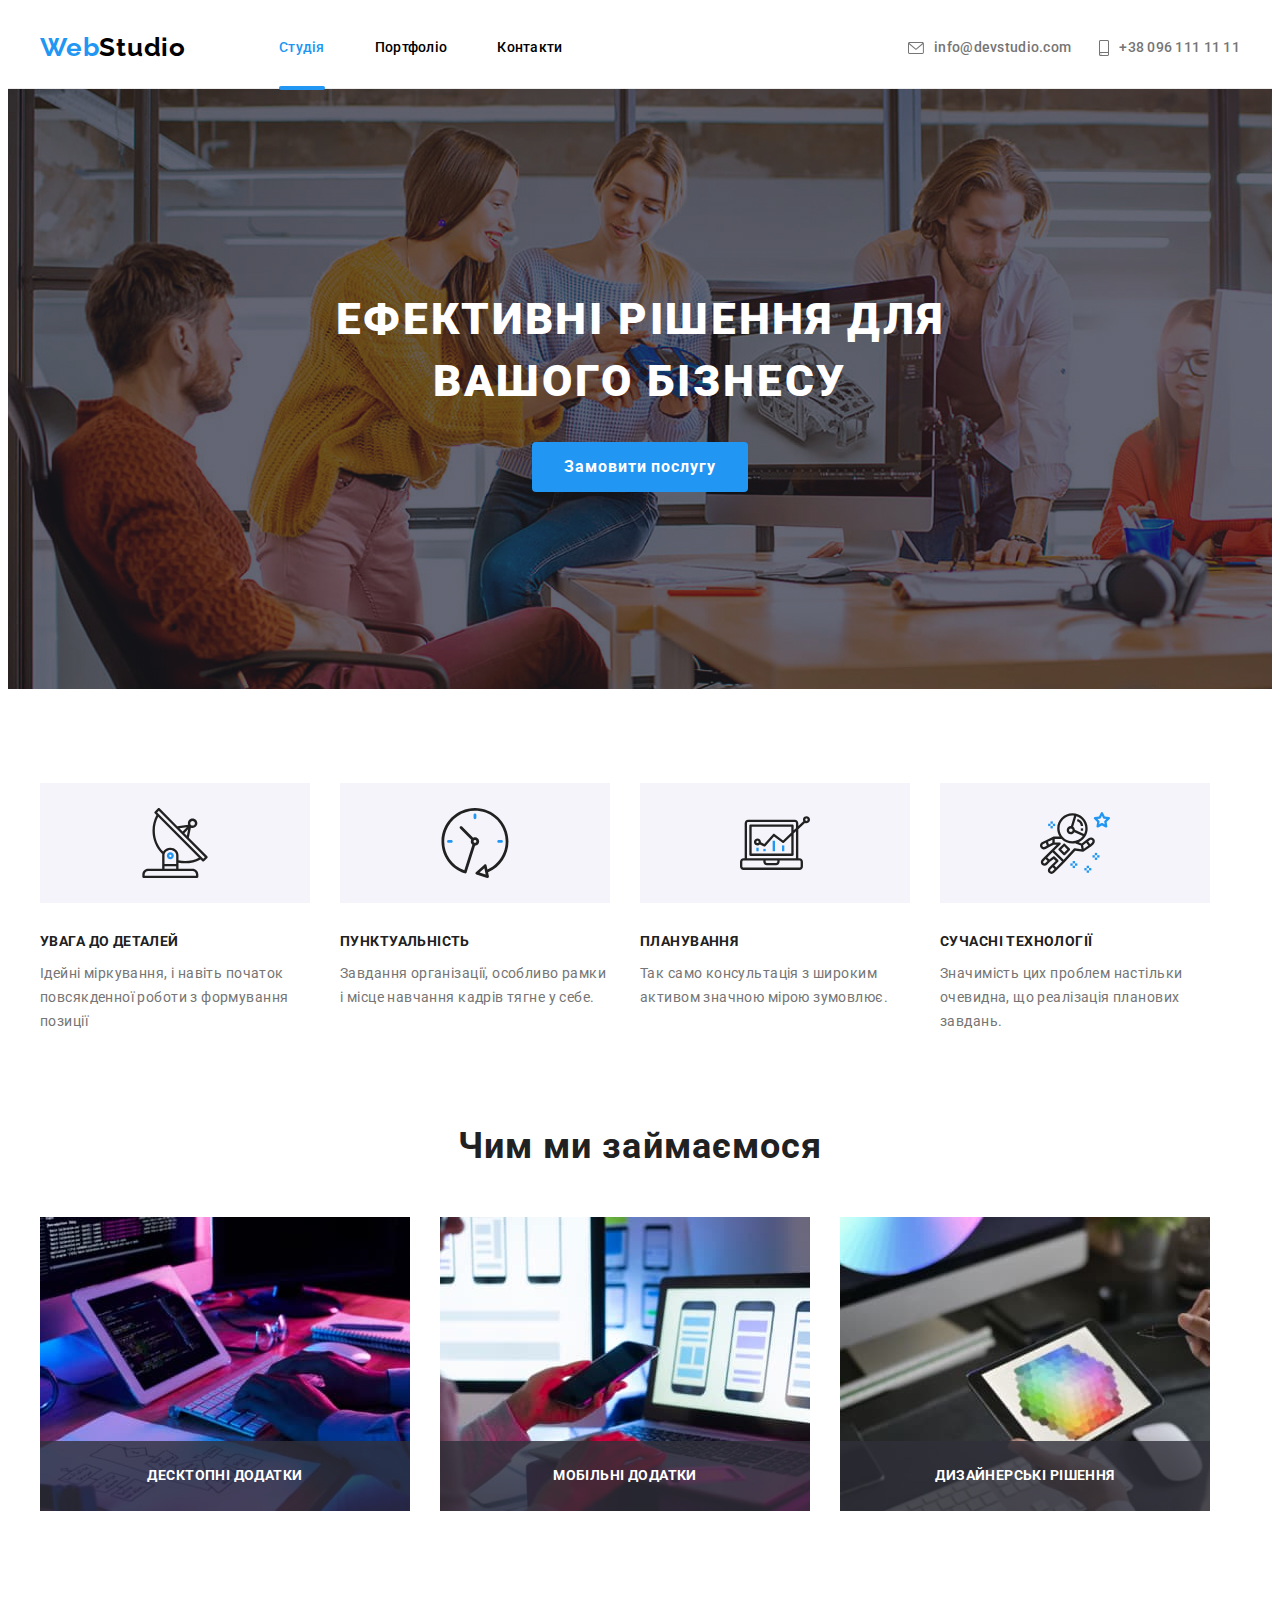
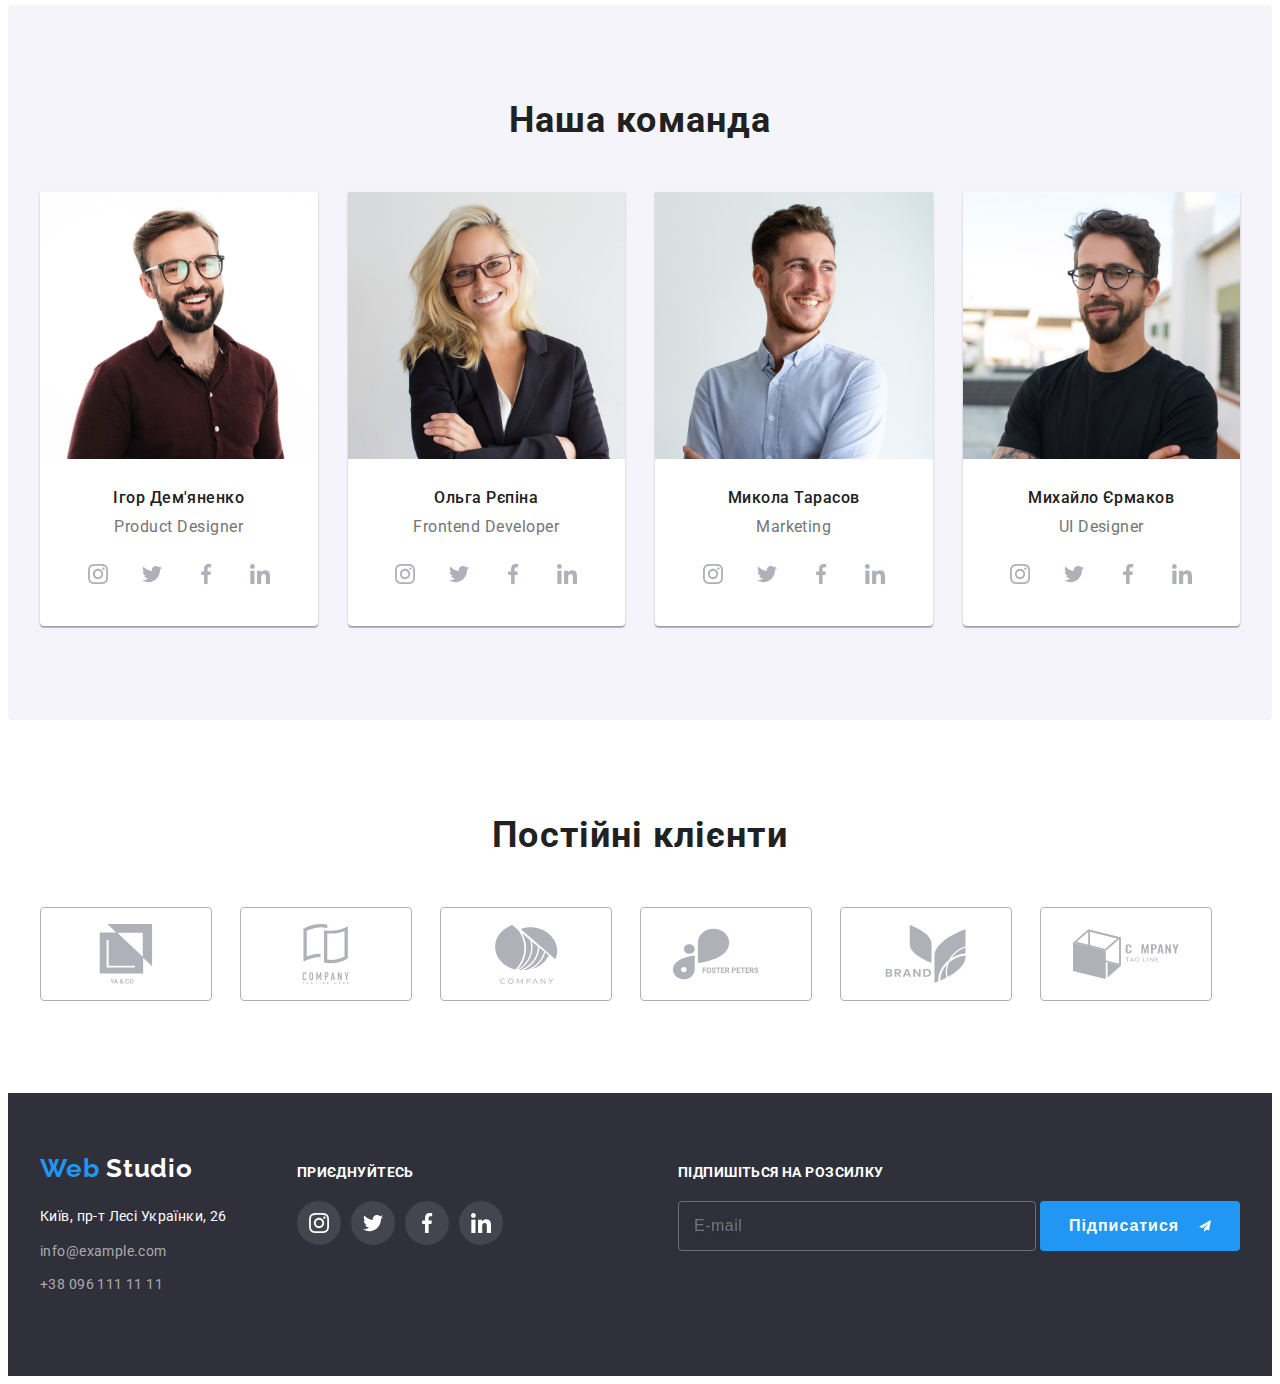
==== index.html @ f049c5d1 "update" ====
<!DOCTYPE html>
<html lang="uk">
  <head>
    <meta charset="UTF-8" />
    <meta http-equiv="X-UA-Compatible" content="IE=edge" />
    <meta name="viewport" content="width=device-width, initial-scale=1.0" />
    <link rel="preconnect" href="https://fonts.googleapis.com">
    <link rel="preconnect" href="https://fonts.gstatic.com" crossorigin>
    <link rel="preconnect" href="https://fonts.googleapis.com">
    <link rel="preconnect" href="https://fonts.gstatic.com" crossorigin>
    <link href="https://fonts.googleapis.com/css2?family=Raleway:wght@700&family=Roboto:wght@400;500;700;900&display=swap" rel="stylesheet">
<!-- Modern-normalize -->
    <link rel="stylesheet" href="https://cdnjs.cloudflare.com/ajax/libs/modern-normalize/1.1.0/modern-normalize.min.css" 
    integrity="sha512-wpPYUAdjBVSE4KJnH1VR1HeZfpl1ub8YT/NKx4PuQ5NmX2tKuGu6U/JRp5y+Y8XG2tV+wKQpNHVUX03MfMFn9Q==" crossorigin="anonymous" referrerpolicy="no-referrer" />


    <link rel="stylesheet" href="./css/styles.css" />
    <title>WebStydio</title>
    
    
  </head>
  <body>
    <!-- top line -->

    <header class="header">
      <div class="container header-container">
        <nav class="top-line">
        <a class="logo" href="/index.html" lang="en"><span class="logo_header">Web</span>Studio</a>
        <ul class="header-list">
          <li class="header-list-item"><a class="list-item current" href="index.html">Студія</a></li>
          <li class="header-list-item"><a class="list-item" href="portfolio.html">Портфоліо</a></li>
          <li class="header-list-item"><a class="list-item" href="">Контакти</a></li>
        </ul>
        </nav>
        
         <ul class="list">
           <li class="list-item-nav">
             
           <a class="list-item-link1" href="mailto:info@devstudio.com"><svg class="header-icon-envelope">
           <use width="16" height="12" href="./images/symbol-defs.svg#envelope"></use>
            </svg>info@devstudio.com</a></li>
           
           <li class="list-item-nav">      
            
           <a class="list-item-link1" href="tel:+380961111111"><svg class="header-icon-smartphone">
           <use  width="10" height="16" href="./images/symbol-defs.svg#smartphone"></use>
            </svg>+38 096 111 11 11</a></li>
          </ul>       
        </div>
    </header>


<!-- header -->
    <main class="main">
        
         <section class="section hero-main">  
      <div class="container">          
            
           <h1 class="hero-text">Ефективні рішення для вашого бізнесу</h1>
            <button class="button" type="button"><span class="text-button" data-modal-open>Замовити послугу</span></button>
      </div>
     
          <!-- Modal window -->
      <div class="backdrop is-hidden" data-modal>
        <div class="modal">
          <button class="modal-btn" data-modal-close>
            <svg class="modal-icon" width="18px" height ="18px">
          <use href="./images/close.svg#close-black-18dp"></use>
          </svg>
          </button>

          
           <form class="register-form" name="register-form">
              <strong class="content-register-title">Залиште свої дані, ми вам передзвонимо</strong>
            
             <div class="register-form-group" role="form">
              <label class="register-form-field">
                <span class="register-form-label">Ім'я</span>
                <input class="register-form-input" type="text" name="username" >
                <svg  class="register-form-icon" width="18" height="18"> 
                  <use href="./images/symbol-defs.svg#person-black-18dp"></use>
                </svg>
              </label>

              <label  class="register-form-field">
                <span class="register-form-label">Телефон</span>
              <input class="register-form-input" type="tel"  name="tel"  required pattern="[0-9]{3}-[0-9]{2}-[0-9]{2}" title="099-999-99-99" placeholder="099-999-99-99">
                <svg class="register-form-icon" width="18" height="18" > 
                  <use href="./images/symbol-defs.svg#phone-black-18dp" ></use>
                </svg>
              </label>

              <label class="register-form-field">
                <span class="register-form-label">Пошта</span>
                <input class="register-form-input" type="email" name="email" required placeholder="my@mail.com">
                <svg class="register-form-icon" width="18" height="18" > 
                  <use href="./images/symbol-defs.svg#email-black-18dp"></use>
                </svg>
              </label>

              <label class="register-form-field">
                <span class="register-form-label">Коментар</span>
                <textarea class="register-form-message" name="comment" rows="8" placeholder="Введіть текст"></textarea>
               </label>
             </div>

              <label class="register-form-agrement">
                <input  class="register-form-checkbox visually-hidden" type="checkbox" name="checkbox">
                <svg class="register-form-icons" width="16" height="15">
                   <use class="icon-unckecked" href="./images/icomoon (8)/symbol-defs1.svg#vector"></use>
                  <use class="icon-checked" href="./images/symbol-defs.svg#iconcheck"></use>
                  </svg>
                <span class="register-form-desc">Погоджуюся з розсилкою та приймаю <a class="register-form-link" target="_blank" href="">Умови договору</a></span>
              </label>
              <button class="register-form-btn" type="submit">Відправити</button>
           </form>
        </div>
      </div>

       </section>


<!-- section -->
      <section class="section features">
        <div class="container features-container">
          <h2 class="visually-hidden">Наші особливості</h2>
          <ul class="features-list">
            <li class="features-item">
             <div class="group-features"> 
              <svg class="group-features-icon">
                <use href="./images/symbol-defs.svg#antenna"></use>
              </svg>
            </div>

            <h3 class="features-title">УВАГА ДО ДЕТАЛЕЙ</h3>
            <p class="text1">
              Ідейні міркування, і навіть початок повсякденної роботи з
              формування <br />позиції
            </p>
          </li>
          <li class="features-item">
             <div class="group-features"> 
             <svg class="group-features-icon">
                <use href="./images/symbol-defs.svg#clock"></use>
              </svg>
            </div>
            <h3 class="features-title">ПУНКТУАЛЬНІСТЬ</h3>
            <p class="text1">
              Завдання організації, особливо рамки і місце навчання кадрів тягне
              у себе.
            </p>
          </li>

          <li class="features-item">
             <div class="group-features"> 
             <svg class="group-features-icon">
                <use href="./images/symbol-defs.svg#diagram"></use>
              </svg>
            </div>
            <h3 class="features-title">ПЛАНУВАННЯ</h3>
            <p class="text1">
              Так само консультація з широким активом значною мірою зумовлює.
            </p>
          </li>
          <li class="features-item">
             <div class="group-features"> 
             <svg class="group-features-icon">
                <use href="./images/symbol-defs.svg#astronaut"></use>
              </svg>
            </div>
           <h3 class="features-title">СУЧАСНІ ТЕХНОЛОГІЇ</h3>
            <p class="text1">
              Значимість цих проблем настільки очевидна, що реалізація планових
              завдань.
            </p>
           </li>
         </ul>
        </div>
      </section>
<!-- work -->
      <section class="section work">
        <div class="container work-container">
         <h2 class="work-title">Чим ми займаємося</h2>
         <ul class="work-title-list">
            <li  class="work-item">
               <div class="work-thumb">
                 <img  class="work-img"
                 src="./images/box_1_.jpg"
                 alt="photo"
                 width="370"
                 height="295"
                 />
                  <div class="overlay-work"><p class="overlay-work-text">Десктопні додатки</p>
                  </div>
               </div>
            </li>
              <li class="work-item">
                 <div class="work-thumb">
                   <img class="work-img"
                   src="./images/box_2_.jpg"
                   alt="photo"
                   width="370"
                   height="295"
                   />
                   <div class="overlay-work"><p class="overlay-work-text">Мобільні додатки</p>
                   </div>
                 </div>
               </li>
            <li class="work-item">
              <div class="work-thumb">
                  <img class="work-img"
                  src="./images/box_3_.jpg"
                  alt="photo"
                  width="370"
                  height="295"
                  />
                  <div class="overlay-work"><p class="overlay-work-text">Дизайнерські рішення</p>
                  </div>
               </div>
            </li>
          </ul>
        </div>  
      </section>
      <!-- Team -->

      <section class="section team">
        <div class="container team-container">
         <h2 class="team-title">Наша команда</h2>

        <ul class="team-title-list">

            <li  class="team-title-list-item">
               <img  class="team-img"
               src="./images/img(1)(1).jpg"
               alt="photo"
               width="270"
               height="260"
               />
        
              <div class="team-subject">
                 <h3 class="team-subject-item">Ігор Дем'яненко</h3>
                 <p lang="en" class="team-text">Product Designer</p>

               <ul class="social">

                 <li class="social-item">
                    <a class="social-link" href="https://www.instagram.com" target="_blank" rel="noopener no-referrer"
                       aria-label="Instagram">
                       <svg class="social-icon">
                         <use href="./images/symbol-defs.svg#instagram">
                         </use>
                       </svg>
                     </a>
                 </li>

                 <li class="social-item">
                       <a class="social-link" href="https://www.twitter.com" target="_blank" rel="noopener no-referrer"
                         aria-label="Twitter">
                         <svg class="social-icon">
                           <use href="./images/symbol-defs.svg#twitter">
                           </use>
                         </svg>
                        </a>
                 </li>

                 <li class="social-item">
                       <a class="social-link" href="https://www.facebook.com" target="_blank" rel="noopener no-referrer"
                          aria-label="Facebook">
                         <svg class="social-icon">
                            <use href="./images/symbol-defs.svg#facebook">
                            </use>
                         </svg>
                       </a>
                 </li>
                 <li class="social-item">
                       <a class="social-link" href="https://www.linkedin.com" target="_blank" rel="noopener no-referrer"
                        aria-label="Linkedin">
                         <svg class="social-icon">
                           <use href="./images/symbol-defs.svg#linkedin">
                           </use>
                         </svg>
                      </a>
                  </li>
              </ul>
             </div>
           </li>
      
          
          <li class="team-title-list-item">
                      <img class="team-img"
                      src="./images/img(4).jpg"
                      alt="photo"
                      width="270"
                      height="260"
                      />
            <div class="team-subject">
                      <h3 class="team-subject-item">Ольга Рєпіна</h3>
                      <p lang="en" class="team-text">Frontend Developer</p>

               <ul class="social">
                  <li class="social-item">    
                        <a class="social-link" href="https://www.instagram.com" target="_blank" rel="noopener no-referrer"
                           aria-label="Instagram">
                           <svg class="social-icon">
                             <use href="./images/symbol-defs.svg#instagram">
                             </use>
                           </svg>
                        </a>
                   </li>

                  <li class="social-item"> 
                        <a class="social-link" href="https://www.twitter.com" target="_blank" rel="noopener no-referrer"
                            aria-label="Twitter">
                            <svg class="social-icon">
                               <use href="./images/symbol-defs.svg#twitter">
                               </use>
                            </svg>
                         </a>
                    </li>

                    <li class="social-item"> 
                       <a class="social-link" href="https://www.facebook.com" target="_blank" rel="noopener no-referrer"
                        aria-label="Facebook">
                        <svg class="social-icon">
                            <use href="./images/symbol-defs.svg#facebook">
                            </use>
                        </svg>
                      </a>
                   </li>

                    <li class="social-item"> 
                        <a class="social-link" href="https://www.linkedin.com" target="_blank" rel="noopener no-referrer"
                          aria-label="Linkedin">
                          <svg class="social-icon">
                            <use href="./images/symbol-defs.svg#linkedin">
                            </use>
                          </svg>
                        </a>
                      </li>
                 </ul>
              </div>
          </li>

          <li class="team-title-list-item">
                <img class="team-img"
                 src="./images/img(2)(1).jpg"
                 alt="photo"
                 width="270"
                height="260"
                />
            <div class="team-subject">
            <h3 class="team-subject-item">Микола Тарасов</h3>
            <p lang="en" class="team-text">Marketing</p>
                 <ul class="social">
                     <li class="social-item">
                       <a class="social-link" href="https://www.instagram.com" target="_blank" rel="noopener no-referrer"
                         aria-label="Instagram">
                         <svg class="social-icon">
                           <use href="./images/symbol-defs.svg#instagram">
                           </use>
                        </svg>
                      </a>
                    </li>

                    <li class="social-item"> 
                        <a class="social-link" href="https://www.twitter.com" target="_blank" rel="noopener no-referrer"
                            aria-label="Twitter">
                              <svg class="social-icon">
                                 <use href="./images/symbol-defs.svg#twitter">
                                 </use>
                              </svg>
                        </a>
                      </li>
                      <li class="social-item">
                          <a class="social-link" href="https://www.facebook.com" target="_blank" rel="noopener no-referrer"
                                aria-label="Facebook">
                                <svg class="social-icon">
                                <use href="./images/symbol-defs.svg#facebook">
                                </use>
                                </svg>
                           </a>
                        </li>
                        <li class="social-item"> 
                            <a class="social-link" href="https://www.linkedin.com" target="_blank" rel="noopener no-referrer"
                                aria-label="Linkedin">
                            <svg class="social-icon">
                              <use href="./images/symbol-defs.svg#linkedin">
                              </use>
                            </svg>
                          </a>
                        </li>
                    </ul>
                </div>
            </li>

            <li class="team-title-list-item">
                    <img class="team-img"
                      src="./images/img(3)(1).jpg"
                      alt="photo"
                      width="270"
                      height="260"
                      />
                <div class="team-subject">
                    <h3 class="team-subject-item">Михайло Єрмаков</h3>
                      <p lang="en" class="team-text">UI Designer</p>
                  <ul class="social">
                    <li class="social-item">
                        <a class="social-link" href="https://www.instagram.com" target="_blank" rel="noopener no-referrer"
                            aria-label="Instagram">
                            <svg class="social-icon">
                            <use href="./images/symbol-defs.svg#instagram">
                            </use>
                            </svg>
                        </a>
                    </li>
                    <li class="social-item"> 
                          <a class="social-link" href="https://www.twitter.com" target="_blank" rel="noopener no-referrer"
                            aria-label="Twitter">
                            <svg class="social-icon">
                              <use href="./images/symbol-defs.svg#twitter">
                              </use>
                            </svg>
                          </a>
                      </li>
                  <li class="social-item"> 
                        <a class="social-link" href="https://www.facebook.com" target="_blank" rel="noopener no-referrer"
                          aria-label="Facebook">
                          <svg class="social-icon">
                            <use href="./images/symbol-defs.svg#facebook">
                            </use>
                          </svg>
                        </a>
                      </li>
                    <li class="social-item"> 
                            <a class="social-link" href="https://www.linkedin.com" target="_blank" rel="noopener no-referrer"
                              aria-label="Linkedin">
                            <svg class="social-icon">
                                <use href="./images/symbol-defs.svg#linkedin">
                                </use>
                            </svg>
                          </a>
                      </li>
                    </ul>
                  </div>
              </li>
          </ul>
        </div>
      </section>

      <!-- Постійні клієнти -->
      <section class="section client" >
        <div class="container">
          <h3 class="section-title">Постійні клієнти</h3>
          <ul class="client-list">
            <li class="client-item">
             
                <a class="group-client-link" href="" target="_blank" rel="noopener no-referrer">
                <svg class="group-client-icon"><use href="./images/symbol-defs.svg#group1"></use></svg></a>
              
            </li>
            <li class="client-item">
              
                 <a class="group-client-link"  href="" target="_blank" rel="noopener no-referrer">
                <svg class="group-client-icon"><use href="./images/symbol-defs.svg#group2"></use></svg></a> 
              </li>
            <li class="client-item">
             
                 <a class="group-client-link"  href="" target="_blank" rel="noopener no-referrer">
                <svg class="group-client-icon"><use href="./images/symbol-defs.svg#group3"></use></svg></a>
              </li>
            <li class="client-item">
             
                 <a class="group-client-link"  href="" target="_blank" rel="noopener no-referrer">
                <svg class="group-client-icon"><use href="./images/symbol-defs.svg#group4"></use></svg></a> 
              </li>
            <li class="client-item">
             
                 <a class="group-client-link" href="" target="_blank" rel="noopener no-referrer">
                <svg class="group-client-icon"><use href="./images/symbol-defs.svg#group5"></use></svg></a> 
              </li>
            <li class="client-item">
             
                 <a class="group-client-link"  href="" target="_blank" rel="noopener no-referrer">
                <svg class="group-client-icon"><use href="./images/symbol-defs.svg#group6"></use></svg></a> 
              </li>
          </ul>
        </div>
      </section>
    </main>

<!-- footer -->

     <footer class="footer">
      <div class="container container-footer">     
        <div class="contact-footer">  
          <a href="/index.html" class="logo2" lang="en"><span class="logo_header">Web</span>
          <span class="logo_header2">Studio</span></a>
           <address class="contact-footer">
           <p class="addres">Київ, пр-т Лесі Українки, 26</p>

           <ul class="link-footer">
             <li class="link-footer-item">
               <a class="link" href="mailto:info@example.com">info@example.com</a>
            </li>
            <li class="link-footer-item">
              <a class="link" href="tel:+380961111111">+38 096 111 11 11</a>
           </li>
          </ul>
           </address>
        </div>
        
          
          <div class="social-footer">
            <p class="content-footer">приєднуйтесь</p>
            <ul class="social-footer-group">
                 <li class="social-item">
                   <a class="social-link-footer" href="https://www.instagram.com" target="_blank" rel="noopener no-referrer"
                   aria-label="Instagram"><svg class="social-icon"><use href="./images/symbol-defs.svg#instagram"></use></svg></a>
                 </li>
                <li class="social-item"> 
                  <a class="social-link-footer" href="https://www.twitter.com" target="_blank" rel="noopener no-referrer"
                  aria-label="Twitter"><svg class="social-icon"><use href="./images/symbol-defs.svg#twitter"></use></svg></a>
                </li>
                <li class="social-item"> 
                  <a class="social-link-footer" href="https://www.facebook.com" target="_blank" rel="noopener no-referrer"
                  aria-label="Facebook"><svg class="social-icon"><use href="./images/symbol-defs.svg#facebook"></use></svg></a>
                </li>
                <li class="social-item"> 
                   <a class="social-link-footer" href="https://www.linkedin.com" target="_blank" rel="noopener no-referrer"
                aria-label="Linkedin"><svg class="social-icon"><use href="./images/symbol-defs.svg#linkedin"></use></svg></a>
              </li>           
            </ul>
          </div>

            <div class="subscription-footer">
              <p class="content-footer-title">Підпишіться на розсилку</p>
               <label class="subscription-footer">
                <input  class="subscription-footer-mail" type="email" name="email" placeholder="E-mail">
              </label> 
                     
              <button class="subscription-footer-button" type="submit">Підписатися
               <svg  class="subscription-icon" width="24" height="24"> 
                  <use href="./images/icomoon (8)/symbol-defs.svg#send"></use>
                </svg>
             </button>
            </div>
       
      </div>       
    </footer>

  <script src="./js/modal.js"></script>
  </body>
</html>
---- css/styles.css ----
body {
    font-family: 'Roboto', sans-serif;
   }
    
 ul {
    list-style-type: none;
    margin: 0;
    padding: 0;
}


/* reset */

.list {
    list-style: none;
    margin: 0;
    padding: 0;    
}

img {
    display: block;
    width: 100%;
    height: auto;
}    
.header {
    text-align: center;
}


/* Header  */
.header {
    border-bottom: 1px solid #ECECEC;
   
}

.container {

    width: 1200px;
    padding-left: 15px;
    padding-right: 15px;
    margin-left: auto;
    margin-right: auto;
}

.section {
    padding-top: 94px;
    padding-bottom: 94px;
}

.header-container, 
.top-line, 
.header-list  {
    display: flex;
    align-items: center;
}


/* top-line */

/* logo */

.logo { 
    display: block;
    padding-top: 24px;
    padding-bottom: 25px;
    margin-right: 93px;

    font-family: 'Raleway', sans-serif;
    text-decoration: none;
    font-weight: 700;
    font-size: 26px;
    line-height: 1.2;
    color: #000000; 
    letter-spacing: 0.03em;
}

.logo_header {
    color: #2196F3;
}

    /* navigation */
.header-list {
    gap: 50px;
    margin: 0;
    margin-right: auto;
}
    
.list {
    display: flex;
    gap: 28px;
    padding-left: 0;
    margin-left: auto;
    justify-content: flex-end;
    color: #757575;
}

.list-item {
    display: block;
    padding-top:32px;
    padding-bottom: 32px;
    margin-left: auto;
    
    font-weight: 500;
    font-size: 14px;
    line-height: 1.14;
    color: #000000;
    letter-spacing: 0.02em;
    text-decoration: none;

    transition-property: color;
    transition-duration: 250ms;
    transition-timing-function: cubic-bezier(0.4, 0, 0.2, 1);
    position: relative;
    
   }

.list-item.current::after {
    content: "";

    position: absolute;
    left: 0;
    bottom: -2%;
    display: block;
    width: 100%;
    height: 4px;
    border-radius: 2px;
    background-color: #2196F3;
}

.list-item.current {
    color: #2196f3;
}

 /* email_tel */
.list-item-link1:last-child {
    margin-right: 0;
}

/* 
.list-item-nav {
    display: flex;
    align-content: center;
    gap: 10px;
   } */

.list-item-link1 {
    display: flex;
    align-content: center;
    gap: 10px;
    padding-top: 32px;
    padding-bottom: 32px;
    align-items: center;
    justify-content: center;
       
    font-weight: 500;
    font-size: 14px;
    line-height: 1.1;
    letter-spacing: 0.02em;
    color: #757575;
    text-decoration: none;

    transition-property: color;
    transition-duration: 250ms;
    transition-timing-function: cubic-bezier(0.4, 0, 0.2, 1);
    position: relative;
}
.header-icon-envelope {
    width: 16px;
    height: 12px;
  
    fill: currentColor;
}

.header-icon-smartphone {
    width: 10px;
    height: 16px;
    
    fill: currentColor;
}
.list-item:hover,
.list-item:focus,
.list-item-link1:hover,
.list-item-link1:focus {
    color: #2196f3;
}

/* header */

.hero {
    display: block;
    padding-top: 200px;
    padding-bottom: 200px;
    gap: 30px;  
    width: 696px;
    z-index: 100;
}

.hero-main {
    
    padding-top: 200px;
    padding-bottom: 200px;

    max-width: 1600px;
        height: 600px;
        margin-left: auto;
        margin-right: auto;
        background: #2F303A;
        background: linear-gradient(rgba(47, 48, 58, 0.4), rgba(47, 48, 58, 0.4)), url(../images/Fon.jpg);
        background-size: cover;
    
   
    box-sizing: border-box;
    text-align: center;
}


.hero-text {
    width: 696px;
    margin: auto;
    margin-bottom: 30px;

   
    color: #FFFFFF;
    text-align: center;
    font-weight: 900;
    font-size: 44px;
    line-height: 1.4;
    letter-spacing: 0.06em;
    text-transform: uppercase;
}
       
.button {
    width: 216px;
    min-height: 50px;
    margin: 0px;
    padding: 0px;
    border: none;

    cursor: pointer;
    background-color: #2196f3;
    color: #FFFFFF;
    font-weight: 700;
    font-family: inherit;
    border-radius: 4px;
    text-align: center; 
   
    transition-duration: 250ms;
    transition-timing-function: cubic-bezier(0.4, 0, 0.2, 1);    
}

.button:hover {
    background-color: #188ce8;
}    

.button, 
.text-button {
    color: #FFFFFF;
    font-size: 16px; 
    line-height: 1.8;
    letter-spacing: 0.06em;
}

.visually-hidden {
    position: absolute;
    width: 1px;
    height: 1px;
    margin: -1px;
    border: 0;
    padding: 0;
    white-space: nowrap;
    clip-path: inset(100%);
    clip: rect(0 0 0 0);
    overflow: hidden;
}

/* Modal window */

.backdrop {
    position: fixed;
    top: 0;
    left: 0;

    width: 100%;
    height: 100%;
    background: rgba(0, 0, 0, 0.2);
    z-index: 1000;
    opacity: 1;
    transform: translateY(0%);
    visibility: visible;
    transition: opacity 500ms linear, visibility 500ms linear, transform 500ms linear;
}

.backdrop.is-hidden {
    visibility: 0;
    opacity: none;
    pointer-events: hidden;
    transform: translateY(-100%);
}

.modal {
/* start */
    /* центрування абсолютно позиційованих елементіів */

    position: absolute;
    top: 50%;
    left: 50%;
    transform: translate(-50%, -50%);
    padding: 40px;
/* end */

    width: 528px;
    height: 581px;
  
    background-color: #fff;
    border-radius: 4px;
    
}

.modal-btn {
    position: absolute;
    top: 8px;
    right: 8px;

    width: 30px;
    height: 30px;
    /* right: 490px;
    bottom: 543px; */
    padding: 0;

    display: flex;
    align-items: center;
    justify-content: center;
        
    background: #FFFFFF;
    border: 1px solid rgba(0, 0, 0, 0.1);
    border-radius: 50%;
    cursor: pointer;
    transition: color 250ms cubic-bezier(0.4, 0, 0.2, 1),
    background-color 250ms cubic-bezier(0.4, 0, 0.2, 1);
}

.modal-icon {
    fill: currentColor;
}

.modal-icon:hover,
.modal-icon:focus {
    fill: #2196F3;
}
/* .register-form {
    margin: 40px;
    padding: 0;
} */

.content-register-title {
    display: block;
    text-align: center;
    margin-bottom: 12px;
    font-weight: 700;
    font-size: 20px;
    line-height: 1.15;
    letter-spacing: 0.03em;
    color: #212121;
}

.register-form-group {
margin-bottom: 20px;
width: 448px;
height: 342px;   
}

.register-form-field {
position: relative;
display:block;
text-align: start;
}

.register-form-fiel:not(:last-child){
margin-bottom: 10px;
}

.register-form-label {
    display: block;
    font-size: 12px;
    line-height: 1.16;
    letter-spacing: 0.01em;
    margin-bottom: 4px;
    color: #757575;

}

.register-form-input {
    width: 100%;
    height: 40px;
    border: 1px solid rgba(33, 33, 33, 0.2);
    border-radius: 4px;
    padding-right: 30px;
    padding-left: 30px;
    outline: transparent;
    transition-property: border fill;    
    transition-duration: 250ms;
    transition-timing-function: cubic-bezier(0.4, 0, 0.2, 1); 
}

.register-form-icon {
    position: absolute;
    bottom: 0;
    left: 12px;
    transform: translateY(-65%);
    fill: currentColor;
    transition-property: fill;
    transition-duration: 250ms;
    transition-timing-function: cubic-bezier(0.4, 0, 0.2, 1);
}

.register-form-input:hover, 
.register-form-input:focus {
    border-color: #2196F3;
}

.register-form-input:focus+.register-form-icon,
.register-form-input:hover+.register-form-icon {
fill: #2196F3;
}

.register-form-input::placeholder {
    opacity: 0;
}

textarea {
    resize: none;
}

.register-form-message {
    width: 448px;
    height: 120px;
    padding: 12px 16px;
    border: 1px solid rgba(33, 33, 33, 0.2);
    border-radius: 4px;
    transition: border-color;
    outline: none;
   font-weight: 400;
    font-size: 12px;
    line-height: 1.16;
    letter-spacing: 0.01em;
    color: rgba(117, 117, 117, 0.5);
}


.register-form-message:focus,
.register-form-message:hover {
    border-color: #2196F3;
    color: #000000;
    
    transition-duration: 250ms;
    transition-timing-function: cubic-bezier(0.4, 0, 0.2, 1);
}

.register-form-agrement {
    display: flex;
    align-items: center;
    justify-content: center;
    margin-bottom: 30px;
    gap: 8px;
}

.icon-unchecked {
    opacity: 1;   
    transition-duration: 250ms;
    transition-timing-function: cubic-bezier(0.4, 0, 0.2, 1);
}

.register-form-checkbox:checked + 
.register-form-icons .icon-unchecked {
opacity: 0;   
}

.icon-checked {
    opacity: 0;
    fill: #2196F3;
    transition-duration: 250ms;
    transition-timing-function: cubic-bezier(0.4, 0, 0.2, 1);
   
}
.register-form-checkbox:checked + 
.register-form-icons .icon-checked {
    opacity: 1;
}

.register-form-btn {
    display: block;
    margin: 0 auto;
    padding: 10px 52px;
    background-color: #2196F3;
    border: 0;
    border-radius: 4px;
    color: #FFFFFF;
    font-weight: 700;
    font-size: 16px;
    line-height: 1.18;
    letter-spacing: 0.06em;
}

.register-form-desc {
    font-weight: 400;
    font-size: 14px;
    line-height: 1.7;
    letter-spacing: 0.03em;
    color: #757575;
    user-select: none;
}

.register-form-link {
    color: #2196F3;
}


/*section*/
.features-container {
margin-left: auto;
  }

.features-list:last-child {
    margin-right: 0;
}


.features-list {
    display: flex;
    margin-right: 30px;
    flex-wrap: nowrap;  
    padding-left: 0;
   }

.features-item:last-child{
    margin-right: 0;
}
.features-item {
    width: 270px;
    margin-right: 30px;
   
}
.group-features {
    display: flex;
    align-items: center;
    margin-bottom: 30px;
    height: 120px;
    
    background-color: #F5F4FA;
    justify-content: center;

}
.group-features-icon {
    width: 70px;
    height: 70px;
   
}
h3 {
    margin: 0;
    margin-bottom: 12px;
}
.features-title {
 
    font-weight: 700;
    font-size: 14px;
    line-height: 1.2;
    letter-spacing: 0.03em;
    color: #212121;
  
   
}

.text1 {
    margin: 0;
    font-size: 14px;
    line-height: 1.7;
    letter-spacing: 0.03em;
    color: #757575;
}

/* work */
.work {
    padding-top: 0;
}


.work-title-list  {
    display: flex;
    padding-left: 0;
 
   
    background: #FFFFFF;
        border-radius: 0px 0px 4px 4px;
}

.work-title {
   margin-top: 0;
   margin-bottom: 50px;
      font-weight: 700;
    font-size: 36px;
    line-height: 1.1;
    letter-spacing: 0.03em;
    color: #212121;
    text-align: center;
}

.work-item:last-child {
margin-right: 0;
}
 .work-item {
    margin-right: 30px;
}

.work-thumb {
    position: relative;
}

.overlay-work {
    position: absolute;
    bottom: 0;
    left: 0;
    width:100%;
    height: 70px;
    background: rgba(47, 48, 58, 0.8);
    color: #FFFFFF;
    display: flex;
    align-items: center;
    justify-content: center;

    font-weight: 700;
    font-size: 14px;
    line-height: 1.14;
    letter-spacing: 0.03em;
    text-transform: uppercase;
}

.overlay-work-text {
    margin: 0;
}

/*team*/

.team {
  
    background-color: #F5F4FA;
    border-radius: 4px; 
}


 
.team-title-list {
    display: flex;
    padding-left: 0;
    gap: 30px;
}

.team-title-list-item  {
    display: block;

    padding: 0;
    
    background: #FFFFFF;
    box-shadow: 0px 1px 3px rgba(0, 0, 0, 0.12), 0px 1px 1px rgba(0, 0, 0, 0.14), 0px 2px 1px rgba(0, 0, 0, 0.2);
    border-radius: 0px 0px 4px 4px;
}

.team-title {
    margin-top: 0;
    margin-bottom: 50px;
    
    font-weight: 700;
    font-size: 36px;
    line-height: 1.2;
    letter-spacing: 0.03em;
    color: #212121;
    text-align: center;
}

.team-item, 
.team-img {
             
    background: url(4853.jpg);
    border-radius: 0px;   
}
.team-subject {
    padding-top: 30px;
    padding-bottom: 30px;
}

.team-subject-item {
    margin-bottom: 10px;
   
    
    font-weight: 500;
    font-size: 16px;
    line-height: 1.1;
    letter-spacing: 0.03em;
    color: #212121;
    text-align: center;
}

.team-text {
    margin-top: 0;
    margin-bottom: 16px;
   
    line-height: 1.2;
    letter-spacing: 0.03em;
    color: #757575;
    text-align: center;
}

.social {
    display: flex;
    gap: 10px;
    justify-content: center;
}

.social-link {
    display: flex;
    align-items: center;
    justify-content: center;
    width: 100%;
    height: 100%;
    border-radius: 50%;

    transition-property: color, background-color;
    transition-duration: 250ms;
    transition-timing-function: cubic-bezier(0.4, 0, 0.2, 1);
}

.social-item {
    color: #AFB1B8;
}
 .social-link {
     color: #AFB1B8;
 }

.social-icon {
    width: 20px;
    height: 20px;
    fill: currentColor;
}
.social-link:hover,
.social-link:focus {
    outline: 0;
    color: #FFFFFF;
    background-color: #2196F3;
}

/* Постійні клієнти */

.section-title {
    margin-top: 0;
    margin-bottom: 50px;
    
        font-weight: 700;
        font-size: 36px;
        line-height: 1.2;
        letter-spacing: 0.03em;
        color: #212121;
        text-align: center;
}

.client-list {
    display: flex;
    gap: 30px;

    transition-duration: 250ms;
    transition-timing-function: cubic-bezier(0.4, 0, 0.2, 1);
}

.client-item {
    width: 170px;
    height: 92px;
}

.group-client-link {
    display: flex;
    align-items: center;
    justify-content: center;
    border: 1px solid #AFB1B8;
    color: #AFB1B8;
    border-radius: 4px;
    width: 100%;
    height: 100%;

    transition-property: border-color, color;
    transition-duration: 250ms;
    transition-timing-function: cubic-bezier(0.4, 0, 0.2, 1);
}

.client-list .group-client-link:hover,
.client-list .group-client-link:focus {
outline: 0;
border-color: #2196F3;
color: #2196F3;
} 

.group-client-icon {
   background-repeat: no-repeat;
   align-content: center;
   width: 106px;
   height: 60px;
   fill:currentColor; 
}


/*footer*/

.footer { 

    padding-top: 60px;
    padding-bottom: 60px;
    
    background-color: #2F303A;
}


.logo2 {
    display: block;
    margin-bottom: 20px;
        
    font-family: 'Raleway';
    font-style: normal;
    font-weight: 700;
    font-size: 26px;
    line-height: 1.19px;
    letter-spacing: 0.03em;    
    color: #2196F3;
    text-decoration: none;
    margin-bottom: 20px;
}
.logo_header2 {
   
    font-weight: 700;
    font-size: 26px;
    line-height: 1.2;
    letter-spacing: 0.03em;
    color: #FFFFFF;  
}

.contact-footer {
    display: inline;
    
}

.addres {
    margin-top: 0;
    margin-bottom: 12px;
       
    font-style: normal;
    font-size: 14px;
    line-height: 1.7;
    letter-spacing: 0.03em;
    color: #FFFFFF;
}

.link-footer .social-link-footer {
    display: flex;
    margin: 0;
    padding: 0;
}

.link-footer-item:not(:last-child) {
    margin-bottom: 9px;
}
.link {      
    font-style: normal;
    font-size: 14px;
    line-height: 1.7;
    letter-spacing: 0.03em;
    color: rgba(255, 255, 255, 0.6);
    text-decoration: none;

    transition-property: color;
    transition-duration: 250ms;
    transition-timing-function: cubic-bezier(0.4, 0, 0.2, 1);
}

.link:hover {
    color: #2196F3;
}

.link:focus {
    color: #FFFFFF;
}

.container-footer {
    display: flex;
    align-items: baseline;
}
.contact-footer {
    margin-right: 70px;
}

.content-footer {
    margin: 0;
    margin-bottom: 20px;
  
    font-weight: 700;
    font-size: 14px;
    line-height: 1.14;
    letter-spacing: 0.03em;
    text-transform: uppercase;
    color: #fff;
}

.social {
    display: flex;
    gap: 10px;
}

.social-footer {
margin-right: auto;

}

.social-footer-group {
    display: flex;
    gap: 10px;
}

.social-item {
        width: 44px;
        height: 44px;
        border-radius: 50%;
      }

.social-link-footer {
    display: flex;
    color: #fff;
    
        align-items: center;
        justify-content: center;
        width: 100%;
        height: 100%;
        border-radius: 50%;
    background-color: rgba(255, 255, 255, 0.1);

    transition-property: background-color;
    transition-duration: 250ms;
    transition-timing-function: cubic-bezier(0.4, 0, 0.2, 1);
    }

.social-icon {
    fill: currentColor;
}
.social-link-footer:hover,
.social-link-footer:focus {
    
    color: #fff;
    background-color: #2196F3;
    outline: 0;
   }

.subscription-footer {
    display: inline-block;
}

.content-footer-title {
margin: 0;
margin-bottom: 20px;


font-weight: 700;
font-size: 14px;
line-height: 1.14;
letter-spacing: 0.03em;
text-transform: uppercase;

color: #FFFFFF;
}

.subscription-footer-mail {
width: 358px;
height: 50px;
padding: 15px;
background-color: inherit;
border: 1px solid rgba(255, 255, 255, 0.3);
filter: drop-shadow(0px 4px 4px rgba(0, 0, 0, 0.15));
border-radius: 4px;
box-sizing: border-box;
cursor: pointer;
transition-property: border;
transition-duration: 250ms;
transition-timing-function: cubic-bezier(0.4, 0, 0.2, 1);
font-weight: 400;
font-size: 16px;
line-height: 1.25;
letter-spacing: 0.03em;
color: rgba(255, 255, 255, 0.6);
}

/* .subscription-footer-mail::placeholder {
width: 47px;
height: 20px;

font-weight: 400;
font-size: 16px;
line-height: 1.25;
display: inline-flex;
align-items: center;
text-align: center;
letter-spacing: 0.03em;
color: rgba(255, 255, 255, 0.6);
} */

.subscription-footer-button {
display: inline-flex;
align-items: center;
text-align: center;
width: 200px;
height: 50px;
margin: 0;
padding: 10px 29px;
gap: 10px;
color: #FFFFFF;
background-color: #2196F3;
border-radius: 4px;
border: 0;
font-weight: 700;
font-size: 16px;
line-height: 1.9;
letter-spacing: 0.06em;
cursor: pointer;
}

/* .subscription-footer-button::placeholder {

width: 110px;
height: 30px;

font-weight: 700;
font-size: 16px;
line-height: 1.88;

display: flex;
align-items: center;
justify-content: center;
letter-spacing: 0.06em;
} */


.subscription-icon {
    fill: #fff;
    margin-left: 10px;
}

/* Portfolio */
  /* top-line */


.list-item1:last-child {
    margin-right: 0;
}




   
  /*portfolio*/

.group {
    padding: 0;
   
}

.section-container {
    display: flex;
    width: 575px;
    
    justify-content: center;
}

.button1 {
    display: flex;
    gap: 8px;
    justify-content: center;
    margin-bottom: 50px;

    /* border: none;
    width: 1200px;   
    min-height: 40px;
    padding: 6px 22px;
    margin: 0px;


    font-family: inherit;
    font-weight: 500;
    font-size: 16px;
    line-height: 1.6;
    letter-spacing: 0.03em;
    color: #212121;
    cursor: pointer; */
  }

.button-item1 {
  
    padding: 6px 22px;
    /* margin-bottom: 34px; */
    
    border-radius: 4px;

      
    font-family: inherit;
    font-weight: 500;
    font-size: 16px;
    line-height: 1.6;
    letter-spacing: 0.03em;
    color: #212121;
    cursor: pointer;
    border: none;
    
    transition-property: background-color, color, box-shadow;
    transition-duration: 250ms;
    transition-timing-function: cubic-bezier(0.4, 0, 0.2, 1); 
}

.button-item1:focus,
.button-item1:hover,
.button-item1:active {
    outline: 0;
    background-color: #2196F3;
    color: #FFFFFF;
    box-shadow: 0px 3px 1px rgba(0, 0, 0, 0.1), 
    0px 1px 2px rgba(0, 0, 0, 0.08), 0px 2px 2px rgba(0, 0, 0, 0.12);
}

  /*project*/

  
.list {
    display: flex;
    flex-wrap: wrap;
}

.project-thumb {
    position: relative;
    overflow: hidden;
    
}

.overlay {
    position: absolute;
    top: 0;
    left: 0;
    width: 100%;
    height: 100%;
    padding: 63px 24px;
    background: rgba(33, 150, 243, 0.9);
   
    display: flex;
    align-items: center;
    justify-content: center;
    transform: translateY(100%);

    transition-duration: 250ms;
    transition-timing-function: cubic-bezier(0.4, 0, 0.2, 1);
    
}

.overlay-text {
    font-weight: 400;
    font-size: 18px;
    line-height: 1.5;
    letter-spacing: 0.03em;
    color: #fff;
}

.list-item2 {  
    width: 370px;
}

.list-item2:hover .overlay {
    transform: translateY(0);    
}

/* 
.list-item2:hover,
.list-item2:focus {
    border: 1px solid #EEEEEE;
    box-shadow: 0px 1px 1px rgba(0, 0, 0, 0.12), 0px 4px 4px rgba(0, 0, 0, 0.06),
    1px 4px 6px rgba(0, 0, 0, 0.16);

    } */

.project-img {
    display: block;
    text-decoration: none;
   

    transition-property: box-shadow;
    transition-duration: 250ms;
    transition-timing-function: cubic-bezier(0.4, 0, 0.2, 1);
    /* margin-block: 370px 400px;
    margin-block: inherit;
    margin-bottom: 20px;
    background: url(2910404.jpg);
    border: 1px solid #EEEEEE;
    border-bottom: 1px solid #EEEEEE; */
}

.project-img:focus .overlay {
    transform: translateY(0);
    border: 1px solid #EEEEEE;
    box-shadow: 0px 1px 1px rgba(0, 0, 0, 0.12), 0px 4px 4px rgba(0, 0, 0, 0.06),
            1px 4px 6px rgba(0, 0, 0, 0.16);
}

.project-img:hover,
.project-img:focus {
    border: 1px solid #EEEEEE;
    box-shadow: 0px 1px 1px rgba(0, 0, 0, 0.12), 0px 4px 4px rgba(0, 0, 0, 0.06),
            1px 4px 6px rgba(0, 0, 0, 0.16);
}

.project-title {
  
    padding-top: 20px;
    padding-right: 24px;
    padding-left: 24px;
    padding-bottom: 20px;

    border: 1px solid #EEEEEE;
    border-top: 0;
}


.project-title-item {
margin: 0;
margin-bottom: 4px;
padding: 0;

   
    font-weight: 700;
    font-size: 18px;
    line-height: 2;
    letter-spacing: 0.06em;
    color: #212121;
  
  }

.text {
    padding: 0;
    margin: 0;
    font-size: 16px;
    line-height: 1.9;
    letter-spacing: 0.03em;
    color: #757575;
   
  }

  /*footer* як у сторінки студіо/
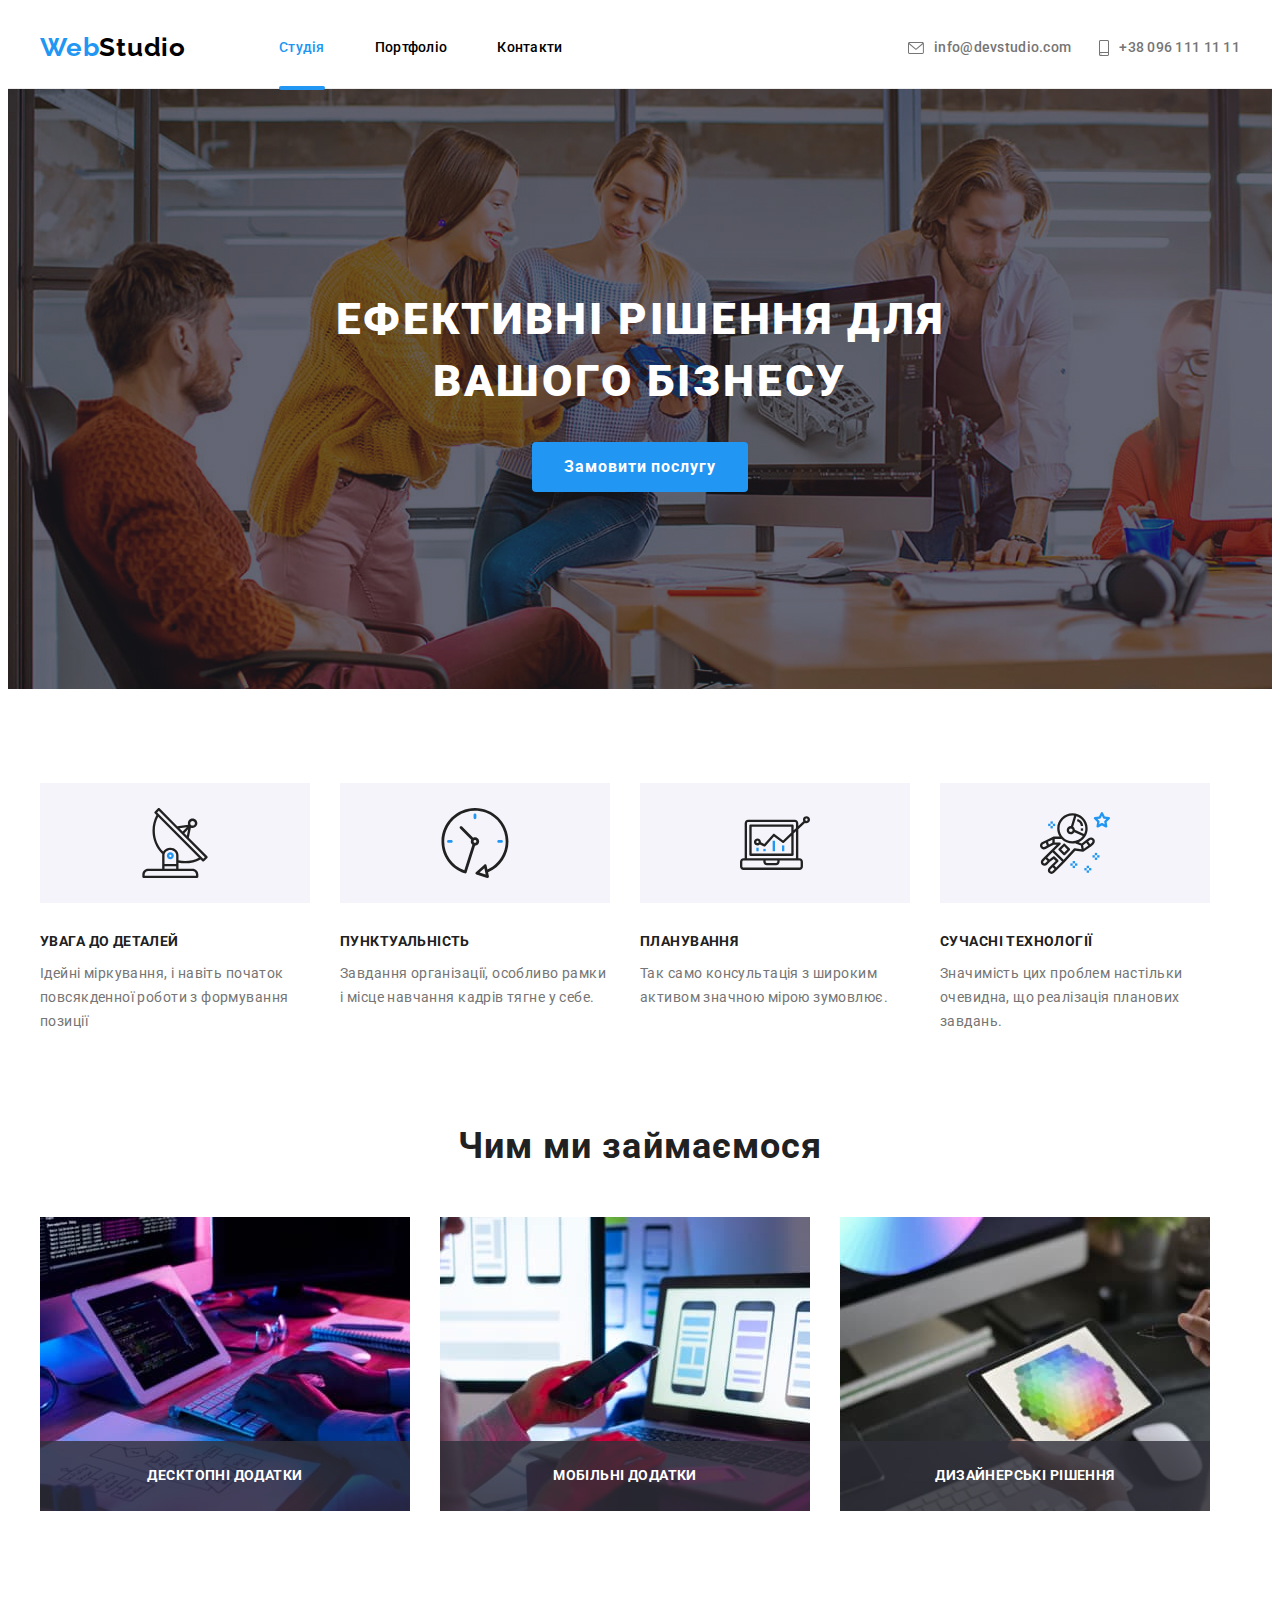
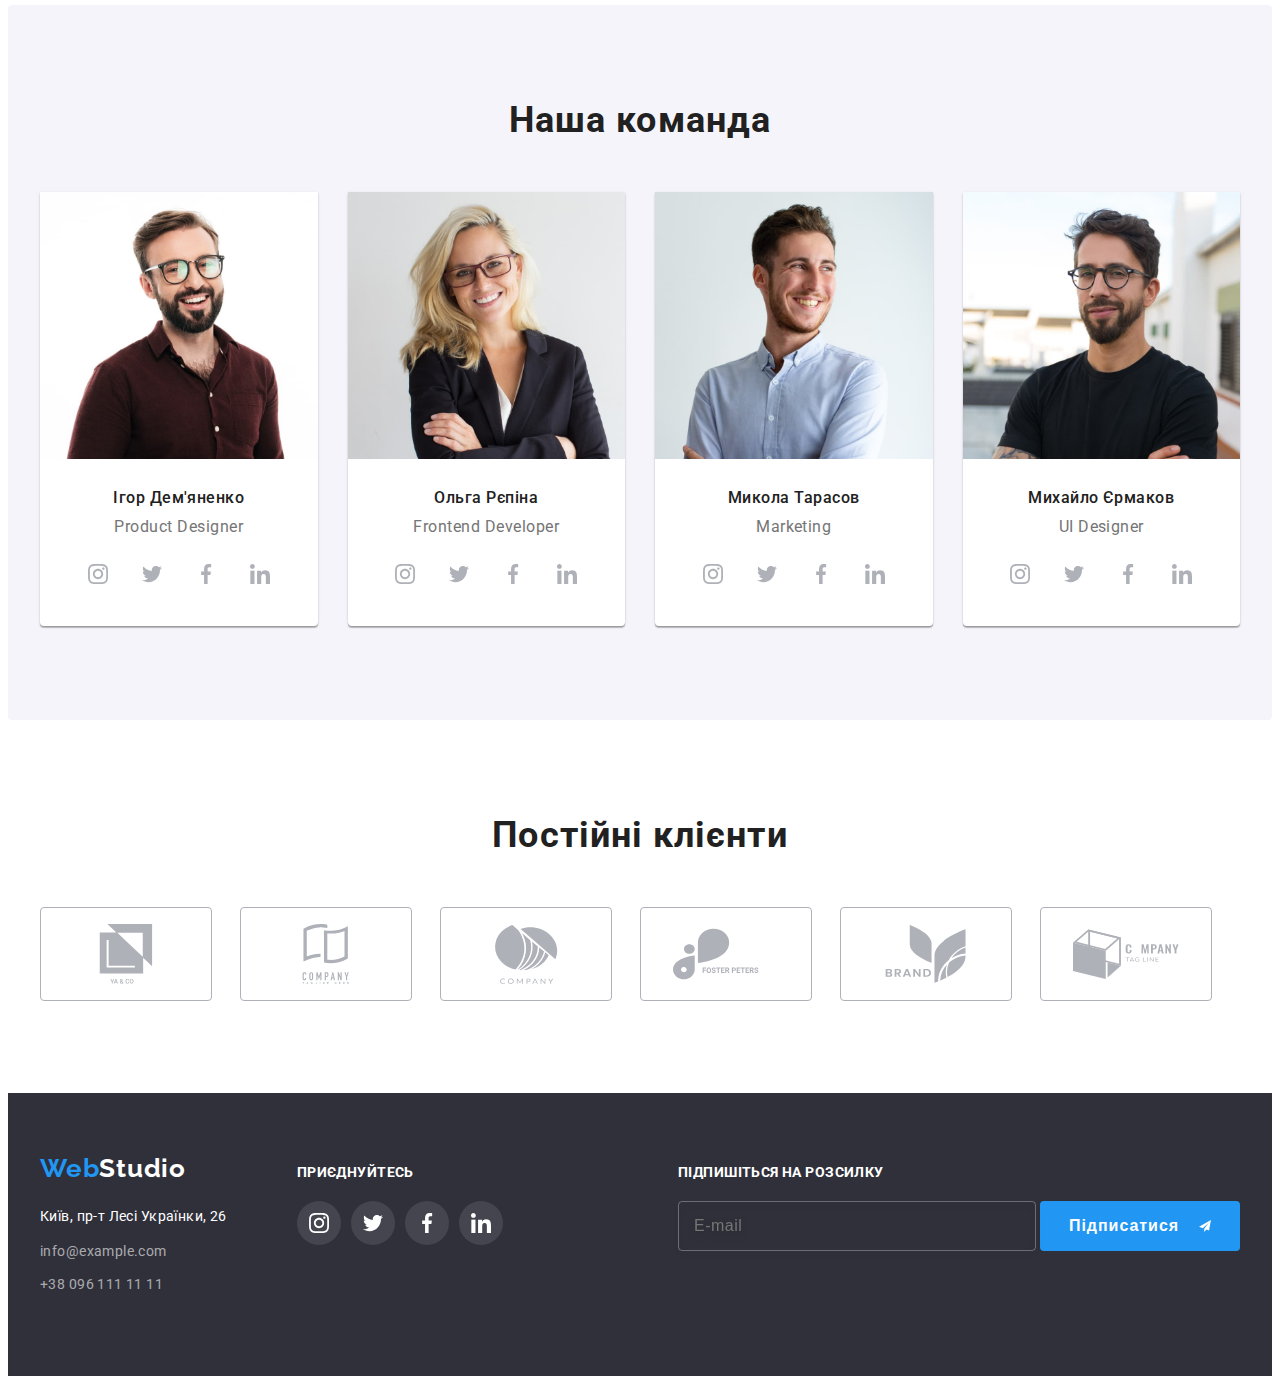
==== commit 7d2fa291: "update" ====
--- a/index.html
+++ b/index.html
@@ -4,550 +4,762 @@
     <meta charset="UTF-8" />
     <meta http-equiv="X-UA-Compatible" content="IE=edge" />
     <meta name="viewport" content="width=device-width, initial-scale=1.0" />
-    <link rel="preconnect" href="https://fonts.googleapis.com">
-    <link rel="preconnect" href="https://fonts.gstatic.com" crossorigin>
-    <link rel="preconnect" href="https://fonts.googleapis.com">
-    <link rel="preconnect" href="https://fonts.gstatic.com" crossorigin>
-    <link href="https://fonts.googleapis.com/css2?family=Raleway:wght@700&family=Roboto:wght@400;500;700;900&display=swap" rel="stylesheet">
-<!-- Modern-normalize -->
-    <link rel="stylesheet" href="https://cdnjs.cloudflare.com/ajax/libs/modern-normalize/1.1.0/modern-normalize.min.css" 
-    integrity="sha512-wpPYUAdjBVSE4KJnH1VR1HeZfpl1ub8YT/NKx4PuQ5NmX2tKuGu6U/JRp5y+Y8XG2tV+wKQpNHVUX03MfMFn9Q==" crossorigin="anonymous" referrerpolicy="no-referrer" />
-
-
+    <link rel="preconnect" href="https://fonts.googleapis.com" />
+    <link rel="preconnect" href="https://fonts.gstatic.com" crossorigin />
+    <link rel="preconnect" href="https://fonts.googleapis.com" />
+    <link rel="preconnect" href="https://fonts.gstatic.com" crossorigin />
+    <link
+      href="https://fonts.googleapis.com/css2?family=Raleway:wght@700&family=Roboto:wght@400;500;700;900&display=swap"
+      rel="stylesheet"
+    />
+    <!-- Modern-normalize -->
+    <link
+      rel="stylesheet"
+      href="https://cdnjs.cloudflare.com/ajax/libs/modern-normalize/1.1.0/modern-normalize.min.css"
+      integrity="sha512-wpPYUAdjBVSE4KJnH1VR1HeZfpl1ub8YT/NKx4PuQ5NmX2tKuGu6U/JRp5y+Y8XG2tV+wKQpNHVUX03MfMFn9Q=="
+      crossorigin="anonymous"
+      referrerpolicy="no-referrer"
+    />
+
+    <link rel="stelysheet" href="./css/main.min.css" />
     <link rel="stylesheet" href="./css/styles.css" />
     <title>WebStydio</title>
-    
-    
   </head>
   <body>
     <!-- top line -->
 
     <header class="header">
-      <div class="container header-container">
-        <nav class="top-line">
-        <a class="logo" href="/index.html" lang="en"><span class="logo_header">Web</span>Studio</a>
-        <ul class="header-list">
-          <li class="header-list-item"><a class="list-item current" href="index.html">Студія</a></li>
-          <li class="header-list-item"><a class="list-item" href="portfolio.html">Портфоліо</a></li>
-          <li class="header-list-item"><a class="list-item" href="">Контакти</a></li>
+      <div class="container header__container">
+        <nav class="header__top">
+          <a class="logo" href="/index.html" lang="en"
+            >Web<span class="logo__dark">Studio</span></a
+          >
+          <ul class="header__list">
+            <li class="header__item">
+              <a
+                class="header__list-item header__list-item--current"
+                href="index.html"
+                >Студія</a
+              >
+            </li>
+            <li class="header__item">
+              <a class="header__list-item" href="portfolio.html">Портфоліо</a>
+            </li>
+            <li class="header__item">
+              <a class="header__list-item" href="">Контакти</a>
+            </li>
+          </ul>
+        </nav>
+
+        <ul class="header__group">
+          <li class="header__item">
+            <a class="header__link" href="mailto:info@devstudio.com"
+              ><svg class="header__icon-envelope">
+                <use
+                  width="16"
+                  height="12"
+                  href="./images/symbol-defs.svg#envelope"
+                ></use></svg
+              >info@devstudio.com</a
+            >
+          </li>
+
+          <li class="header__item">
+            <a class="header__link" href="tel:+380961111111"
+              ><svg class="header__icon-smartphone">
+                <use
+                  width="10"
+                  height="16"
+                  href="./images/symbol-defs.svg#smartphone"
+                ></use></svg
+              >+38 096 111 11 11</a
+            >
+          </li>
         </ul>
-        </nav>
-        
-         <ul class="list">
-           <li class="list-item-nav">
-             
-           <a class="list-item-link1" href="mailto:info@devstudio.com"><svg class="header-icon-envelope">
-           <use width="16" height="12" href="./images/symbol-defs.svg#envelope"></use>
-            </svg>info@devstudio.com</a></li>
-           
-           <li class="list-item-nav">      
-            
-           <a class="list-item-link1" href="tel:+380961111111"><svg class="header-icon-smartphone">
-           <use  width="10" height="16" href="./images/symbol-defs.svg#smartphone"></use>
-            </svg>+38 096 111 11 11</a></li>
-          </ul>       
-        </div>
+      </div>
     </header>
 
-
-<!-- header -->
+    <!-- MAIN -->
     <main class="main">
-        
-         <section class="section hero-main">  
-      <div class="container">          
-            
-           <h1 class="hero-text">Ефективні рішення для вашого бізнесу</h1>
-            <button class="button" type="button"><span class="text-button" data-modal-open>Замовити послугу</span></button>
-      </div>
-     
-          <!-- Modal window -->
-      <div class="backdrop is-hidden" data-modal>
-        <div class="modal">
-          <button class="modal-btn" data-modal-close>
-            <svg class="modal-icon" width="18px" height ="18px">
-          <use href="./images/close.svg#close-black-18dp"></use>
-          </svg>
+      <section class="section hero-main">
+        <div class="container">
+          <h1 class="hero__title">Ефективні рішення для вашого бізнесу</h1>
+          <button class="button" type="button">
+            <span class="text-button" data-modal-open>Замовити послугу</span>
           </button>
-
-          
-           <form class="register-form" name="register-form">
-              <strong class="content-register-title">Залиште свої дані, ми вам передзвонимо</strong>
-            
-             <div class="register-form-group" role="form">
-              <label class="register-form-field">
-                <span class="register-form-label">Ім'я</span>
-                <input class="register-form-input" type="text" name="username" >
-                <svg  class="register-form-icon" width="18" height="18"> 
-                  <use href="./images/symbol-defs.svg#person-black-18dp"></use>
+        </div>
+
+        <!-- Modal window -->
+        <div class="backdrop is-hidden" data-modal>
+          <div class="modal">
+            <button class="modal__btn" data-modal-close>
+              <svg class="modal__icon" width="18px" height="18px">
+                <use href="./images/close.svg#close-black-18dp"></use>
+              </svg>
+            </button>
+
+            <form class="register-form" name="register-form">
+              <strong class="content-register__title"
+                >Залиште свої дані, ми вам передзвонимо</strong
+              >
+
+              <div class="register-form-group" role="form">
+                <label class="register-form-group__field">
+                  <span class="register-form-group__label">Ім'я</span>
+                  <input
+                    class="register-form-group__input"
+                    type="text"
+                    name="username"
+                  />
+                  <svg class="register-form-group__icon" width="18" height="18">
+                    <use
+                      href="./images/symbol-defs.svg#person-black-18dp"
+                    ></use>
+                  </svg>
+                </label>
+
+                <label class="register-form-group__field">
+                  <span class="register-form-group__label">Телефон</span>
+                  <input
+                    class="register-form-group__input"
+                    type="tel"
+                    name="tel"
+                    required
+                    pattern="[0-9]{3}-[0-9]{2}-[0-9]{2}"
+                    title="099-999-99-99"
+                    placeholder="099-999-99-99"
+                  />
+                  <svg class="register-form-group__icon" width="18" height="18">
+                    <use href="./images/symbol-defs.svg#phone-black-18dp"></use>
+                  </svg>
+                </label>
+
+                <label class="register-form-group__field">
+                  <span class="register-form-group__label">Пошта</span>
+                  <input
+                    class="register-form-group__input"
+                    type="email"
+                    name="email"
+                    required
+                    placeholder="my@mail.com"
+                  />
+                  <svg class="register-form-group__icon" width="18" height="18">
+                    <use href="./images/symbol-defs.svg#email-black-18dp"></use>
+                  </svg>
+                </label>
+
+                <label class="register-form-group__field">
+                  <span class="register-form-group__label">Коментар</span>
+                  <textarea
+                    class="register-form-group__message"
+                    name="comment"
+                    rows="8"
+                    placeholder="Введіть текст"
+                  ></textarea>
+                </label>
+              </div>
+
+              <label class="register-form-group__agrement">
+                <input
+                  class="register-form-group__checkbox visually-hidden"
+                  type="checkbox"
+                  name="checkbox"
+                />
+                <svg class="register-form-group__icons" width="16" height="15">
+                  <use
+                    class="icon-unckecked"
+                    href="./images/icomoon (8)/symbol-defs1.svg#vector"
+                  ></use>
+                  <use
+                    class="icon-checked"
+                    href="./images/symbol-defs.svg#iconcheck"
+                  ></use>
                 </svg>
+                <span class="register-form__desc"
+                  >Погоджуюся з розсилкою та приймаю
+                  <a class="register-form__link" target="_blank" href=""
+                    >Умови договору</a
+                  ></span
+                >
               </label>
-
-              <label  class="register-form-field">
-                <span class="register-form-label">Телефон</span>
-              <input class="register-form-input" type="tel"  name="tel"  required pattern="[0-9]{3}-[0-9]{2}-[0-9]{2}" title="099-999-99-99" placeholder="099-999-99-99">
-                <svg class="register-form-icon" width="18" height="18" > 
-                  <use href="./images/symbol-defs.svg#phone-black-18dp" ></use>
+              <button class="register-form__btn" type="submit">
+                Відправити
+              </button>
+            </form>
+          </div>
+        </div>
+      </section>
+
+      <!-- section -->
+      <section class="section features">
+        <div class="container features__container">
+          <h2 class="visually-hidden">Наші особливості</h2>
+          <ul class="features__list">
+            <li class="features__item">
+              <div class="group__features">
+                <svg class="group__features-icon">
+                  <use href="./images/symbol-defs.svg#antenna"></use>
                 </svg>
-              </label>
-
-              <label class="register-form-field">
-                <span class="register-form-label">Пошта</span>
-                <input class="register-form-input" type="email" name="email" required placeholder="my@mail.com">
-                <svg class="register-form-icon" width="18" height="18" > 
-                  <use href="./images/symbol-defs.svg#email-black-18dp"></use>
+              </div>
+
+              <h3 class="features__title">УВАГА ДО ДЕТАЛЕЙ</h3>
+              <p class="text1">
+                Ідейні міркування, і навіть початок повсякденної роботи з
+                формування <br />позиції
+              </p>
+            </li>
+            <li class="features__item">
+              <div class="group__features">
+                <svg class="group__features-icon">
+                  <use href="./images/symbol-defs.svg#clock"></use>
                 </svg>
-              </label>
-
-              <label class="register-form-field">
-                <span class="register-form-label">Коментар</span>
-                <textarea class="register-form-message" name="comment" rows="8" placeholder="Введіть текст"></textarea>
-               </label>
-             </div>
-
-              <label class="register-form-agrement">
-                <input  class="register-form-checkbox visually-hidden" type="checkbox" name="checkbox">
-                <svg class="register-form-icons" width="16" height="15">
-                   <use class="icon-unckecked" href="./images/icomoon (8)/symbol-defs1.svg#vector"></use>
-                  <use class="icon-checked" href="./images/symbol-defs.svg#iconcheck"></use>
-                  </svg>
-                <span class="register-form-desc">Погоджуюся з розсилкою та приймаю <a class="register-form-link" target="_blank" href="">Умови договору</a></span>
-              </label>
-              <button class="register-form-btn" type="submit">Відправити</button>
-           </form>
-        </div>
-      </div>
-
-       </section>
-
-
-<!-- section -->
-      <section class="section features">
-        <div class="container features-container">
-          <h2 class="visually-hidden">Наші особливості</h2>
-          <ul class="features-list">
-            <li class="features-item">
-             <div class="group-features"> 
-              <svg class="group-features-icon">
-                <use href="./images/symbol-defs.svg#antenna"></use>
-              </svg>
-            </div>
-
-            <h3 class="features-title">УВАГА ДО ДЕТАЛЕЙ</h3>
-            <p class="text1">
-              Ідейні міркування, і навіть початок повсякденної роботи з
-              формування <br />позиції
-            </p>
-          </li>
-          <li class="features-item">
-             <div class="group-features"> 
-             <svg class="group-features-icon">
-                <use href="./images/symbol-defs.svg#clock"></use>
-              </svg>
-            </div>
-            <h3 class="features-title">ПУНКТУАЛЬНІСТЬ</h3>
-            <p class="text1">
-              Завдання організації, особливо рамки і місце навчання кадрів тягне
-              у себе.
-            </p>
-          </li>
-
-          <li class="features-item">
-             <div class="group-features"> 
-             <svg class="group-features-icon">
-                <use href="./images/symbol-defs.svg#diagram"></use>
-              </svg>
-            </div>
-            <h3 class="features-title">ПЛАНУВАННЯ</h3>
-            <p class="text1">
-              Так само консультація з широким активом значною мірою зумовлює.
-            </p>
-          </li>
-          <li class="features-item">
-             <div class="group-features"> 
-             <svg class="group-features-icon">
-                <use href="./images/symbol-defs.svg#astronaut"></use>
-              </svg>
-            </div>
-           <h3 class="features-title">СУЧАСНІ ТЕХНОЛОГІЇ</h3>
-            <p class="text1">
-              Значимість цих проблем настільки очевидна, що реалізація планових
-              завдань.
-            </p>
-           </li>
-         </ul>
+              </div>
+              <h3 class="features__title">ПУНКТУАЛЬНІСТЬ</h3>
+              <p class="text1">
+                Завдання організації, особливо рамки і місце навчання кадрів
+                тягне у себе.
+              </p>
+            </li>
+
+            <li class="features__item">
+              <div class="group__features">
+                <svg class="group__features-icon">
+                  <use href="./images/symbol-defs.svg#diagram"></use>
+                </svg>
+              </div>
+              <h3 class="features__title">ПЛАНУВАННЯ</h3>
+              <p class="text1">
+                Так само консультація з широким активом значною мірою зумовлює.
+              </p>
+            </li>
+            <li class="features__item">
+              <div class="group__features">
+                <svg class="group__features-icon">
+                  <use href="./images/symbol-defs.svg#astronaut"></use>
+                </svg>
+              </div>
+              <h3 class="features__title">СУЧАСНІ ТЕХНОЛОГІЇ</h3>
+              <p class="text1">
+                Значимість цих проблем настільки очевидна, що реалізація
+                планових завдань.
+              </p>
+            </li>
+          </ul>
         </div>
       </section>
-<!-- work -->
+      <!-- work -->
       <section class="section work">
         <div class="container work-container">
-         <h2 class="work-title">Чим ми займаємося</h2>
-         <ul class="work-title-list">
-            <li  class="work-item">
-               <div class="work-thumb">
-                 <img  class="work-img"
-                 src="./images/box_1_.jpg"
-                 alt="photo"
-                 width="370"
-                 height="295"
-                 />
-                  <div class="overlay-work"><p class="overlay-work-text">Десктопні додатки</p>
-                  </div>
-               </div>
-            </li>
-              <li class="work-item">
-                 <div class="work-thumb">
-                   <img class="work-img"
-                   src="./images/box_2_.jpg"
-                   alt="photo"
-                   width="370"
-                   height="295"
-                   />
-                   <div class="overlay-work"><p class="overlay-work-text">Мобільні додатки</p>
-                   </div>
-                 </div>
-               </li>
-            <li class="work-item">
+          <h2 class="work__title">Чим ми займаємося</h2>
+          <ul class="work__list">
+            <li class="work__item">
               <div class="work-thumb">
-                  <img class="work-img"
+                <img
+                  class="work-thumb__img"
+                  src="./images/box_1_.jpg"
+                  alt="photo"
+                  width="370"
+                  height="295"
+                />
+                <div class="overlay-work">
+                  <p class="overlay-work__text">Десктопні додатки</p>
+                </div>
+              </div>
+            </li>
+            <li class="work__item">
+              <div class="work-thumb">
+                <img
+                  class="work-thumb__img"
+                  src="./images/box_2_.jpg"
+                  alt="photo"
+                  width="370"
+                  height="295"
+                />
+                <div class="overlay-work">
+                  <p class="overlay-work__text">Мобільні додатки</p>
+                </div>
+              </div>
+            </li>
+            <li class="work__item">
+              <div class="work-thumb">
+                <img
+                  class="work-thumb__img"
                   src="./images/box_3_.jpg"
                   alt="photo"
                   width="370"
                   height="295"
-                  />
-                  <div class="overlay-work"><p class="overlay-work-text">Дизайнерські рішення</p>
-                  </div>
-               </div>
+                />
+                <div class="overlay-work">
+                  <p class="overlay-work__text">Дизайнерські рішення</p>
+                </div>
+              </div>
             </li>
           </ul>
-        </div>  
+        </div>
       </section>
+
       <!-- Team -->
 
       <section class="section team">
         <div class="container team-container">
-         <h2 class="team-title">Наша команда</h2>
-
-        <ul class="team-title-list">
-
-            <li  class="team-title-list-item">
-               <img  class="team-img"
-               src="./images/img(1)(1).jpg"
-               alt="photo"
-               width="270"
-               height="260"
-               />
-        
+          <h2 class="team-title">Наша команда</h2>
+
+          <ul class="team-title-list">
+            <li class="team-title-list-item">
+              <img
+                class="team-img"
+                src="./images/img(1)(1).jpg"
+                alt="photo"
+                width="270"
+                height="260"
+              />
+
               <div class="team-subject">
-                 <h3 class="team-subject-item">Ігор Дем'яненко</h3>
-                 <p lang="en" class="team-text">Product Designer</p>
-
-               <ul class="social">
-
-                 <li class="social-item">
-                    <a class="social-link" href="https://www.instagram.com" target="_blank" rel="noopener no-referrer"
-                       aria-label="Instagram">
-                       <svg class="social-icon">
-                         <use href="./images/symbol-defs.svg#instagram">
-                         </use>
-                       </svg>
-                     </a>
-                 </li>
-
-                 <li class="social-item">
-                       <a class="social-link" href="https://www.twitter.com" target="_blank" rel="noopener no-referrer"
-                         aria-label="Twitter">
-                         <svg class="social-icon">
-                           <use href="./images/symbol-defs.svg#twitter">
-                           </use>
-                         </svg>
-                        </a>
-                 </li>
-
-                 <li class="social-item">
-                       <a class="social-link" href="https://www.facebook.com" target="_blank" rel="noopener no-referrer"
-                          aria-label="Facebook">
-                         <svg class="social-icon">
-                            <use href="./images/symbol-defs.svg#facebook">
-                            </use>
-                         </svg>
-                       </a>
-                 </li>
-                 <li class="social-item">
-                       <a class="social-link" href="https://www.linkedin.com" target="_blank" rel="noopener no-referrer"
-                        aria-label="Linkedin">
-                         <svg class="social-icon">
-                           <use href="./images/symbol-defs.svg#linkedin">
-                           </use>
-                         </svg>
-                      </a>
-                  </li>
-              </ul>
-             </div>
-           </li>
-      
-          
-          <li class="team-title-list-item">
-                      <img class="team-img"
-                      src="./images/img(4).jpg"
-                      alt="photo"
-                      width="270"
-                      height="260"
-                      />
-            <div class="team-subject">
-                      <h3 class="team-subject-item">Ольга Рєпіна</h3>
-                      <p lang="en" class="team-text">Frontend Developer</p>
-
-               <ul class="social">
-                  <li class="social-item">    
-                        <a class="social-link" href="https://www.instagram.com" target="_blank" rel="noopener no-referrer"
-                           aria-label="Instagram">
-                           <svg class="social-icon">
-                             <use href="./images/symbol-defs.svg#instagram">
-                             </use>
-                           </svg>
-                        </a>
-                   </li>
-
-                  <li class="social-item"> 
-                        <a class="social-link" href="https://www.twitter.com" target="_blank" rel="noopener no-referrer"
-                            aria-label="Twitter">
-                            <svg class="social-icon">
-                               <use href="./images/symbol-defs.svg#twitter">
-                               </use>
-                            </svg>
-                         </a>
-                    </li>
-
-                    <li class="social-item"> 
-                       <a class="social-link" href="https://www.facebook.com" target="_blank" rel="noopener no-referrer"
-                        aria-label="Facebook">
-                        <svg class="social-icon">
-                            <use href="./images/symbol-defs.svg#facebook">
-                            </use>
-                        </svg>
-                      </a>
-                   </li>
-
-                    <li class="social-item"> 
-                        <a class="social-link" href="https://www.linkedin.com" target="_blank" rel="noopener no-referrer"
-                          aria-label="Linkedin">
-                          <svg class="social-icon">
-                            <use href="./images/symbol-defs.svg#linkedin">
-                            </use>
-                          </svg>
-                        </a>
-                      </li>
-                 </ul>
-              </div>
-          </li>
-
-          <li class="team-title-list-item">
-                <img class="team-img"
-                 src="./images/img(2)(1).jpg"
-                 alt="photo"
-                 width="270"
+                <h3 class="team-subject-item">Ігор Дем'яненко</h3>
+                <p lang="en" class="team-text">Product Designer</p>
+
+                <ul class="social">
+                  <li class="social-item">
+                    <a
+                      class="social-link"
+                      href="https://www.instagram.com"
+                      target="_blank"
+                      rel="noopener no-referrer"
+                      aria-label="Instagram"
+                    >
+                      <svg class="social-icon">
+                        <use href="./images/symbol-defs.svg#instagram"></use>
+                      </svg>
+                    </a>
+                  </li>
+
+                  <li class="social-item">
+                    <a
+                      class="social-link"
+                      href="https://www.twitter.com"
+                      target="_blank"
+                      rel="noopener no-referrer"
+                      aria-label="Twitter"
+                    >
+                      <svg class="social-icon">
+                        <use href="./images/symbol-defs.svg#twitter"></use>
+                      </svg>
+                    </a>
+                  </li>
+
+                  <li class="social-item">
+                    <a
+                      class="social-link"
+                      href="https://www.facebook.com"
+                      target="_blank"
+                      rel="noopener no-referrer"
+                      aria-label="Facebook"
+                    >
+                      <svg class="social-icon">
+                        <use href="./images/symbol-defs.svg#facebook"></use>
+                      </svg>
+                    </a>
+                  </li>
+                  <li class="social-item">
+                    <a
+                      class="social-link"
+                      href="https://www.linkedin.com"
+                      target="_blank"
+                      rel="noopener no-referrer"
+                      aria-label="Linkedin"
+                    >
+                      <svg class="social-icon">
+                        <use href="./images/symbol-defs.svg#linkedin"></use>
+                      </svg>
+                    </a>
+                  </li>
+                </ul>
+              </div>
+            </li>
+
+            <li class="team-title-list-item">
+              <img
+                class="team-img"
+                src="./images/img(4).jpg"
+                alt="photo"
+                width="270"
                 height="260"
-                />
-            <div class="team-subject">
-            <h3 class="team-subject-item">Микола Тарасов</h3>
-            <p lang="en" class="team-text">Marketing</p>
-                 <ul class="social">
-                     <li class="social-item">
-                       <a class="social-link" href="https://www.instagram.com" target="_blank" rel="noopener no-referrer"
-                         aria-label="Instagram">
-                         <svg class="social-icon">
-                           <use href="./images/symbol-defs.svg#instagram">
-                           </use>
-                        </svg>
-                      </a>
-                    </li>
-
-                    <li class="social-item"> 
-                        <a class="social-link" href="https://www.twitter.com" target="_blank" rel="noopener no-referrer"
-                            aria-label="Twitter">
-                              <svg class="social-icon">
-                                 <use href="./images/symbol-defs.svg#twitter">
-                                 </use>
-                              </svg>
-                        </a>
-                      </li>
-                      <li class="social-item">
-                          <a class="social-link" href="https://www.facebook.com" target="_blank" rel="noopener no-referrer"
-                                aria-label="Facebook">
-                                <svg class="social-icon">
-                                <use href="./images/symbol-defs.svg#facebook">
-                                </use>
-                                </svg>
-                           </a>
-                        </li>
-                        <li class="social-item"> 
-                            <a class="social-link" href="https://www.linkedin.com" target="_blank" rel="noopener no-referrer"
-                                aria-label="Linkedin">
-                            <svg class="social-icon">
-                              <use href="./images/symbol-defs.svg#linkedin">
-                              </use>
-                            </svg>
-                          </a>
-                        </li>
-                    </ul>
-                </div>
+              />
+              <div class="team-subject">
+                <h3 class="team-subject-item">Ольга Рєпіна</h3>
+                <p lang="en" class="team-text">Frontend Developer</p>
+
+                <ul class="social">
+                  <li class="social-item">
+                    <a
+                      class="social-link"
+                      href="https://www.instagram.com"
+                      target="_blank"
+                      rel="noopener no-referrer"
+                      aria-label="Instagram"
+                    >
+                      <svg class="social-icon">
+                        <use href="./images/symbol-defs.svg#instagram"></use>
+                      </svg>
+                    </a>
+                  </li>
+
+                  <li class="social-item">
+                    <a
+                      class="social-link"
+                      href="https://www.twitter.com"
+                      target="_blank"
+                      rel="noopener no-referrer"
+                      aria-label="Twitter"
+                    >
+                      <svg class="social-icon">
+                        <use href="./images/symbol-defs.svg#twitter"></use>
+                      </svg>
+                    </a>
+                  </li>
+
+                  <li class="social-item">
+                    <a
+                      class="social-link"
+                      href="https://www.facebook.com"
+                      target="_blank"
+                      rel="noopener no-referrer"
+                      aria-label="Facebook"
+                    >
+                      <svg class="social-icon">
+                        <use href="./images/symbol-defs.svg#facebook"></use>
+                      </svg>
+                    </a>
+                  </li>
+
+                  <li class="social-item">
+                    <a
+                      class="social-link"
+                      href="https://www.linkedin.com"
+                      target="_blank"
+                      rel="noopener no-referrer"
+                      aria-label="Linkedin"
+                    >
+                      <svg class="social-icon">
+                        <use href="./images/symbol-defs.svg#linkedin"></use>
+                      </svg>
+                    </a>
+                  </li>
+                </ul>
+              </div>
             </li>
 
             <li class="team-title-list-item">
-                    <img class="team-img"
-                      src="./images/img(3)(1).jpg"
-                      alt="photo"
-                      width="270"
-                      height="260"
-                      />
-                <div class="team-subject">
-                    <h3 class="team-subject-item">Михайло Єрмаков</h3>
-                      <p lang="en" class="team-text">UI Designer</p>
-                  <ul class="social">
-                    <li class="social-item">
-                        <a class="social-link" href="https://www.instagram.com" target="_blank" rel="noopener no-referrer"
-                            aria-label="Instagram">
-                            <svg class="social-icon">
-                            <use href="./images/symbol-defs.svg#instagram">
-                            </use>
-                            </svg>
-                        </a>
-                    </li>
-                    <li class="social-item"> 
-                          <a class="social-link" href="https://www.twitter.com" target="_blank" rel="noopener no-referrer"
-                            aria-label="Twitter">
-                            <svg class="social-icon">
-                              <use href="./images/symbol-defs.svg#twitter">
-                              </use>
-                            </svg>
-                          </a>
-                      </li>
-                  <li class="social-item"> 
-                        <a class="social-link" href="https://www.facebook.com" target="_blank" rel="noopener no-referrer"
-                          aria-label="Facebook">
-                          <svg class="social-icon">
-                            <use href="./images/symbol-defs.svg#facebook">
-                            </use>
-                          </svg>
-                        </a>
-                      </li>
-                    <li class="social-item"> 
-                            <a class="social-link" href="https://www.linkedin.com" target="_blank" rel="noopener no-referrer"
-                              aria-label="Linkedin">
-                            <svg class="social-icon">
-                                <use href="./images/symbol-defs.svg#linkedin">
-                                </use>
-                            </svg>
-                          </a>
-                      </li>
-                    </ul>
-                  </div>
-              </li>
+              <img
+                class="team-img"
+                src="./images/img(2)(1).jpg"
+                alt="photo"
+                width="270"
+                height="260"
+              />
+              <div class="team-subject">
+                <h3 class="team-subject-item">Микола Тарасов</h3>
+                <p lang="en" class="team-text">Marketing</p>
+                <ul class="social">
+                  <li class="social-item">
+                    <a
+                      class="social-link"
+                      href="https://www.instagram.com"
+                      target="_blank"
+                      rel="noopener no-referrer"
+                      aria-label="Instagram"
+                    >
+                      <svg class="social-icon">
+                        <use href="./images/symbol-defs.svg#instagram"></use>
+                      </svg>
+                    </a>
+                  </li>
+
+                  <li class="social-item">
+                    <a
+                      class="social-link"
+                      href="https://www.twitter.com"
+                      target="_blank"
+                      rel="noopener no-referrer"
+                      aria-label="Twitter"
+                    >
+                      <svg class="social-icon">
+                        <use href="./images/symbol-defs.svg#twitter"></use>
+                      </svg>
+                    </a>
+                  </li>
+                  <li class="social-item">
+                    <a
+                      class="social-link"
+                      href="https://www.facebook.com"
+                      target="_blank"
+                      rel="noopener no-referrer"
+                      aria-label="Facebook"
+                    >
+                      <svg class="social-icon">
+                        <use href="./images/symbol-defs.svg#facebook"></use>
+                      </svg>
+                    </a>
+                  </li>
+                  <li class="social-item">
+                    <a
+                      class="social-link"
+                      href="https://www.linkedin.com"
+                      target="_blank"
+                      rel="noopener no-referrer"
+                      aria-label="Linkedin"
+                    >
+                      <svg class="social-icon">
+                        <use href="./images/symbol-defs.svg#linkedin"></use>
+                      </svg>
+                    </a>
+                  </li>
+                </ul>
+              </div>
+            </li>
+
+            <li class="team-title-list-item">
+              <img
+                class="team-img"
+                src="./images/img(3)(1).jpg"
+                alt="photo"
+                width="270"
+                height="260"
+              />
+              <div class="team-subject">
+                <h3 class="team-subject-item">Михайло Єрмаков</h3>
+                <p lang="en" class="team-text">UI Designer</p>
+                <ul class="social">
+                  <li class="social-item">
+                    <a
+                      class="social-link"
+                      href="https://www.instagram.com"
+                      target="_blank"
+                      rel="noopener no-referrer"
+                      aria-label="Instagram"
+                    >
+                      <svg class="social-icon">
+                        <use href="./images/symbol-defs.svg#instagram"></use>
+                      </svg>
+                    </a>
+                  </li>
+                  <li class="social-item">
+                    <a
+                      class="social-link"
+                      href="https://www.twitter.com"
+                      target="_blank"
+                      rel="noopener no-referrer"
+                      aria-label="Twitter"
+                    >
+                      <svg class="social-icon">
+                        <use href="./images/symbol-defs.svg#twitter"></use>
+                      </svg>
+                    </a>
+                  </li>
+                  <li class="social-item">
+                    <a
+                      class="social-link"
+                      href="https://www.facebook.com"
+                      target="_blank"
+                      rel="noopener no-referrer"
+                      aria-label="Facebook"
+                    >
+                      <svg class="social-icon">
+                        <use href="./images/symbol-defs.svg#facebook"></use>
+                      </svg>
+                    </a>
+                  </li>
+                  <li class="social-item">
+                    <a
+                      class="social-link"
+                      href="https://www.linkedin.com"
+                      target="_blank"
+                      rel="noopener no-referrer"
+                      aria-label="Linkedin"
+                    >
+                      <svg class="social-icon">
+                        <use href="./images/symbol-defs.svg#linkedin"></use>
+                      </svg>
+                    </a>
+                  </li>
+                </ul>
+              </div>
+            </li>
           </ul>
         </div>
       </section>
 
       <!-- Постійні клієнти -->
-      <section class="section client" >
-        <div class="container">
-          <h3 class="section-title">Постійні клієнти</h3>
-          <ul class="client-list">
-            <li class="client-item">
-             
-                <a class="group-client-link" href="" target="_blank" rel="noopener no-referrer">
-                <svg class="group-client-icon"><use href="./images/symbol-defs.svg#group1"></use></svg></a>
-              
-            </li>
-            <li class="client-item">
-              
-                 <a class="group-client-link"  href="" target="_blank" rel="noopener no-referrer">
-                <svg class="group-client-icon"><use href="./images/symbol-defs.svg#group2"></use></svg></a> 
-              </li>
-            <li class="client-item">
-             
-                 <a class="group-client-link"  href="" target="_blank" rel="noopener no-referrer">
-                <svg class="group-client-icon"><use href="./images/symbol-defs.svg#group3"></use></svg></a>
-              </li>
-            <li class="client-item">
-             
-                 <a class="group-client-link"  href="" target="_blank" rel="noopener no-referrer">
-                <svg class="group-client-icon"><use href="./images/symbol-defs.svg#group4"></use></svg></a> 
-              </li>
-            <li class="client-item">
-             
-                 <a class="group-client-link" href="" target="_blank" rel="noopener no-referrer">
-                <svg class="group-client-icon"><use href="./images/symbol-defs.svg#group5"></use></svg></a> 
-              </li>
-            <li class="client-item">
-             
-                 <a class="group-client-link"  href="" target="_blank" rel="noopener no-referrer">
-                <svg class="group-client-icon"><use href="./images/symbol-defs.svg#group6"></use></svg></a> 
-              </li>
+      <section class="section client">
+        <div class="container client__container">
+          <h3 class="section__title">Постійні клієнти</h3>
+          <ul class="client__list">
+            <li class="client__item">
+              <a
+                class="client__link"
+                href=""
+                target="_blank"
+                rel="noopener no-referrer"
+              >
+                <svg class="client__icon">
+                  <use href="./images/symbol-defs.svg#group1"></use></svg
+              ></a>
+            </li>
+            <li class="client__item">
+              <a
+                class="client__link"
+                href=""
+                target="_blank"
+                rel="noopener no-referrer"
+              >
+                <svg class="client__icon">
+                  <use href="./images/symbol-defs.svg#group2"></use></svg
+              ></a>
+            </li>
+            <li class="client__item">
+              <a
+                class="client__link"
+                href=""
+                target="_blank"
+                rel="noopener no-referrer"
+              >
+                <svg class="client__icon">
+                  <use href="./images/symbol-defs.svg#group3"></use></svg
+              ></a>
+            </li>
+            <li class="client__item">
+              <a
+                class="client__link"
+                href=""
+                target="_blank"
+                rel="noopener no-referrer"
+              >
+                <svg class="client__icon">
+                  <use href="./images/symbol-defs.svg#group4"></use></svg
+              ></a>
+            </li>
+            <li class="client__item">
+              <a
+                class="client__link"
+                href=""
+                target="_blank"
+                rel="noopener no-referrer"
+              >
+                <svg class="client__icon">
+                  <use href="./images/symbol-defs.svg#group5"></use></svg
+              ></a>
+            </li>
+            <li class="client__item">
+              <a
+                class="client__link"
+                href=""
+                target="_blank"
+                rel="noopener no-referrer"
+              >
+                <svg class="client__icon">
+                  <use href="./images/symbol-defs.svg#group6"></use></svg
+              ></a>
+            </li>
           </ul>
         </div>
       </section>
     </main>
 
-<!-- footer -->
-
-     <footer class="footer">
-      <div class="container container-footer">     
-        <div class="contact-footer">  
-          <a href="/index.html" class="logo2" lang="en"><span class="logo_header">Web</span>
-          <span class="logo_header2">Studio</span></a>
-           <address class="contact-footer">
-           <p class="addres">Київ, пр-т Лесі Українки, 26</p>
-
-           <ul class="link-footer">
-             <li class="link-footer-item">
-               <a class="link" href="mailto:info@example.com">info@example.com</a>
-            </li>
-            <li class="link-footer-item">
-              <a class="link" href="tel:+380961111111">+38 096 111 11 11</a>
-           </li>
+    <!-- footer -->
+
+    <footer class="footer">
+      <div class="container container-footer">
+        <div class="contact-footer">
+          <a href="/index.html" class="logo2" href="/index.html" lang="en"
+            >Web<span class="logo__white">Studio</span></a
+          >
+          <address class="contact-footer">
+            <p class="addres">Київ, пр-т Лесі Українки, 26</p>
+
+            <ul class="link-footer">
+              <li class="link-footer-item">
+                <a class="link" href="mailto:info@example.com"
+                  >info@example.com</a
+                >
+              </li>
+              <li class="link-footer-item">
+                <a class="link" href="tel:+380961111111">+38 096 111 11 11</a>
+              </li>
+            </ul>
+          </address>
+        </div>
+
+        <div class="social-footer">
+          <p class="content-footer">приєднуйтесь</p>
+          <ul class="social-footer-group">
+            <li class="social-item">
+              <a
+                class="social-link-footer"
+                href="https://www.instagram.com"
+                target="_blank"
+                rel="noopener no-referrer"
+                aria-label="Instagram"
+                ><svg class="social-icon">
+                  <use href="./images/symbol-defs.svg#instagram"></use></svg
+              ></a>
+            </li>
+            <li class="social-item">
+              <a
+                class="social-link-footer"
+                href="https://www.twitter.com"
+                target="_blank"
+                rel="noopener no-referrer"
+                aria-label="Twitter"
+                ><svg class="social-icon">
+                  <use href="./images/symbol-defs.svg#twitter"></use></svg
+              ></a>
+            </li>
+            <li class="social-item">
+              <a
+                class="social-link-footer"
+                href="https://www.facebook.com"
+                target="_blank"
+                rel="noopener no-referrer"
+                aria-label="Facebook"
+                ><svg class="social-icon">
+                  <use href="./images/symbol-defs.svg#facebook"></use></svg
+              ></a>
+            </li>
+            <li class="social-item">
+              <a
+                class="social-link-footer"
+                href="https://www.linkedin.com"
+                target="_blank"
+                rel="noopener no-referrer"
+                aria-label="Linkedin"
+                ><svg class="social-icon">
+                  <use href="./images/symbol-defs.svg#linkedin"></use></svg
+              ></a>
+            </li>
           </ul>
-           </address>
-        </div>
-        
-          
-          <div class="social-footer">
-            <p class="content-footer">приєднуйтесь</p>
-            <ul class="social-footer-group">
-                 <li class="social-item">
-                   <a class="social-link-footer" href="https://www.instagram.com" target="_blank" rel="noopener no-referrer"
-                   aria-label="Instagram"><svg class="social-icon"><use href="./images/symbol-defs.svg#instagram"></use></svg></a>
-                 </li>
-                <li class="social-item"> 
-                  <a class="social-link-footer" href="https://www.twitter.com" target="_blank" rel="noopener no-referrer"
-                  aria-label="Twitter"><svg class="social-icon"><use href="./images/symbol-defs.svg#twitter"></use></svg></a>
-                </li>
-                <li class="social-item"> 
-                  <a class="social-link-footer" href="https://www.facebook.com" target="_blank" rel="noopener no-referrer"
-                  aria-label="Facebook"><svg class="social-icon"><use href="./images/symbol-defs.svg#facebook"></use></svg></a>
-                </li>
-                <li class="social-item"> 
-                   <a class="social-link-footer" href="https://www.linkedin.com" target="_blank" rel="noopener no-referrer"
-                aria-label="Linkedin"><svg class="social-icon"><use href="./images/symbol-defs.svg#linkedin"></use></svg></a>
-              </li>           
-            </ul>
-          </div>
-
-            <div class="subscription-footer">
-              <p class="content-footer-title">Підпишіться на розсилку</p>
-               <label class="subscription-footer">
-                <input  class="subscription-footer-mail" type="email" name="email" placeholder="E-mail">
-              </label> 
-                     
-              <button class="subscription-footer-button" type="submit">Підписатися
-               <svg  class="subscription-icon" width="24" height="24"> 
-                  <use href="./images/icomoon (8)/symbol-defs.svg#send"></use>
-                </svg>
-             </button>
-            </div>
-       
-      </div>       
+        </div>
+
+        <div class="subscription-footer">
+          <p class="content-footer-title">Підпишіться на розсилку</p>
+          <label class="subscription-footer">
+            <input
+              class="subscription-footer-mail"
+              type="email"
+              name="email"
+              placeholder="E-mail"
+            />
+          </label>
+
+          <button class="subscription-footer-button" type="submit">
+            Підписатися
+            <svg class="subscription-icon" width="24" height="24">
+              <use href="./images/icomoon (8)/symbol-defs.svg#send"></use>
+            </svg>
+          </button>
+        </div>
+      </div>
     </footer>
 
-  <script src="./js/modal.js"></script>
+    <script src="./js/modal.js"></script>
   </body>
 </html>
--- a/css/main.min.css
+++ b/css/main.min.css
@@ -0,0 +1 @@
+/*# sourceMappingURL=main.min.css.map */--- a/css/styles.css
+++ b/css/styles.css
@@ -23,19 +23,14 @@
     width: 100%;
     height: auto;
 }    
-.header {
-    text-align: center;
-}
-
 
 /* Header  */
 .header {
     border-bottom: 1px solid #ECECEC;
-   
-}
+    text-align: center;
+   }
 
 .container {
-
     width: 1200px;
     padding-left: 15px;
     padding-right: 15px;
@@ -48,9 +43,9 @@
     padding-bottom: 94px;
 }
 
-.header-container, 
-.top-line, 
-.header-list  {
+.header__container, 
+.header__top, 
+.header__list  {
     display: flex;
     align-items: center;
 }
@@ -71,22 +66,23 @@
     font-weight: 700;
     font-size: 26px;
     line-height: 1.2;
+    color: #2196F3;
+
+    letter-spacing: 0.03em;
+}
+
+.logo__dark {
     color: #000000; 
-    letter-spacing: 0.03em;
-}
-
-.logo_header {
-    color: #2196F3;
 }
 
     /* navigation */
-.header-list {
+.header__list {
     gap: 50px;
     margin: 0;
     margin-right: auto;
 }
     
-.list {
+.header__group {
     display: flex;
     gap: 28px;
     padding-left: 0;
@@ -95,7 +91,7 @@
     color: #757575;
 }
 
-.list-item {
+.header__list-item{
     display: block;
     padding-top:32px;
     padding-bottom: 32px;
@@ -115,7 +111,7 @@
     
    }
 
-.list-item.current::after {
+.header__list-item--current::after {
     content: "";
 
     position: absolute;
@@ -128,23 +124,21 @@
     background-color: #2196F3;
 }
 
-.list-item.current {
+.header__list-item--current {
     color: #2196f3;
 }
 
+.header__list-item:hover,
+.header__list-item:focus {  
+    color: #2196f3;
+}
+
  /* email_tel */
-.list-item-link1:last-child {
+.header__link:last-child {
     margin-right: 0;
 }
 
-/* 
-.list-item-nav {
-    display: flex;
-    align-content: center;
-    gap: 10px;
-   } */
-
-.list-item-link1 {
+.header__link {
     display: flex;
     align-content: center;
     gap: 10px;
@@ -165,27 +159,26 @@
     transition-timing-function: cubic-bezier(0.4, 0, 0.2, 1);
     position: relative;
 }
-.header-icon-envelope {
+.header__icon-envelope {
     width: 16px;
     height: 12px;
   
     fill: currentColor;
 }
 
-.header-icon-smartphone {
+.header__icon-smartphone {
     width: 10px;
     height: 16px;
     
     fill: currentColor;
 }
-.list-item:hover,
-.list-item:focus,
-.list-item-link1:hover,
-.list-item-link1:focus {
+
+.header__link:hover,
+.header__link:focus {
     color: #2196f3;
 }
 
-/* header */
+/* MAIN */
 
 .hero {
     display: block;
@@ -208,19 +201,17 @@
         background: #2F303A;
         background: linear-gradient(rgba(47, 48, 58, 0.4), rgba(47, 48, 58, 0.4)), url(../images/Fon.jpg);
         background-size: cover;
-    
-   
+       
     box-sizing: border-box;
     text-align: center;
 }
 
 
-.hero-text {
+.hero__title {
     width: 696px;
     margin: auto;
     margin-bottom: 30px;
-
-   
+  
     color: #FFFFFF;
     text-align: center;
     font-weight: 900;
@@ -317,7 +308,7 @@
     
 }
 
-.modal-btn {
+.modal__btn {
     position: absolute;
     top: 8px;
     right: 8px;
@@ -340,12 +331,12 @@
     background-color 250ms cubic-bezier(0.4, 0, 0.2, 1);
 }
 
-.modal-icon {
+.modal__icon {
     fill: currentColor;
 }
 
-.modal-icon:hover,
-.modal-icon:focus {
+.modal__icon:hover,
+.modal__icon:focus {
     fill: #2196F3;
 }
 /* .register-form {
@@ -353,7 +344,7 @@
     padding: 0;
 } */
 
-.content-register-title {
+.content-register__title {
     display: block;
     text-align: center;
     margin-bottom: 12px;
@@ -370,17 +361,17 @@
 height: 342px;   
 }
 
-.register-form-field {
+.register-form-group__field {
 position: relative;
 display:block;
 text-align: start;
 }
 
-.register-form-fiel:not(:last-child){
+.register-form-group__field:not(:last-child){
 margin-bottom: 10px;
 }
 
-.register-form-label {
+.register-form-group__label {
     display: block;
     font-size: 12px;
     line-height: 1.16;
@@ -390,7 +381,7 @@
 
 }
 
-.register-form-input {
+.register-form-group__input {
     width: 100%;
     height: 40px;
     border: 1px solid rgba(33, 33, 33, 0.2);
@@ -403,7 +394,7 @@
     transition-timing-function: cubic-bezier(0.4, 0, 0.2, 1); 
 }
 
-.register-form-icon {
+.register-form-group__icon {
     position: absolute;
     bottom: 0;
     left: 12px;
@@ -414,17 +405,17 @@
     transition-timing-function: cubic-bezier(0.4, 0, 0.2, 1);
 }
 
-.register-form-input:hover, 
-.register-form-input:focus {
+.register-form-group__input:hover, 
+.register-form-group__input:focus {
     border-color: #2196F3;
 }
 
-.register-form-input:focus+.register-form-icon,
-.register-form-input:hover+.register-form-icon {
+.register-form-group__input:focus+.register-form-group__icon,
+.register-form-group__input:hover+.register-form-group__icon {
 fill: #2196F3;
 }
 
-.register-form-input::placeholder {
+.register-form-group__input::placeholder {
     opacity: 0;
 }
 
@@ -432,7 +423,7 @@
     resize: none;
 }
 
-.register-form-message {
+.register-form-group__message {
     width: 448px;
     height: 120px;
     padding: 12px 16px;
@@ -448,8 +439,8 @@
 }
 
 
-.register-form-message:focus,
-.register-form-message:hover {
+.register-form-group__message:focus,
+.register-form-group__message:hover {
     border-color: #2196F3;
     color: #000000;
     
@@ -457,7 +448,7 @@
     transition-timing-function: cubic-bezier(0.4, 0, 0.2, 1);
 }
 
-.register-form-agrement {
+.register-form-group__agrement {
     display: flex;
     align-items: center;
     justify-content: center;
@@ -471,8 +462,8 @@
     transition-timing-function: cubic-bezier(0.4, 0, 0.2, 1);
 }
 
-.register-form-checkbox:checked + 
-.register-form-icons .icon-unchecked {
+.register-form-group__checkbox:checked + 
+.register-form-group__icons .icon-unchecked {
 opacity: 0;   
 }
 
@@ -483,12 +474,12 @@
     transition-timing-function: cubic-bezier(0.4, 0, 0.2, 1);
    
 }
-.register-form-checkbox:checked + 
-.register-form-icons .icon-checked {
+.register-form-group__checkbox:checked + 
+.register-form-group__icons .icon-checked {
     opacity: 1;
 }
 
-.register-form-btn {
+.register-form__btn {
     display: block;
     margin: 0 auto;
     padding: 10px 52px;
@@ -502,7 +493,7 @@
     letter-spacing: 0.06em;
 }
 
-.register-form-desc {
+.register-form__desc {
     font-weight: 400;
     font-size: 14px;
     line-height: 1.7;
@@ -511,13 +502,13 @@
     user-select: none;
 }
 
-.register-form-link {
+.register-form__link {
     color: #2196F3;
 }
 
 
 /*section*/
-.features-container {
+.features__container {
 margin-left: auto;
   }
 
@@ -526,22 +517,23 @@
 }
 
 
-.features-list {
+.features__list {
     display: flex;
     margin-right: 30px;
     flex-wrap: nowrap;  
     padding-left: 0;
    }
 
-.features-item:last-child{
+.features__item:last-child{
     margin-right: 0;
 }
-.features-item {
+
+.features__item {
     width: 270px;
     margin-right: 30px;
    
 }
-.group-features {
+.group__features {
     display: flex;
     align-items: center;
     margin-bottom: 30px;
@@ -551,7 +543,7 @@
     justify-content: center;
 
 }
-.group-features-icon {
+.group__features-icon {
     width: 70px;
     height: 70px;
    
@@ -560,7 +552,7 @@
     margin: 0;
     margin-bottom: 12px;
 }
-.features-title {
+.features__title {
  
     font-weight: 700;
     font-size: 14px;
@@ -584,17 +576,7 @@
     padding-top: 0;
 }
 
-
-.work-title-list  {
-    display: flex;
-    padding-left: 0;
- 
-   
-    background: #FFFFFF;
-        border-radius: 0px 0px 4px 4px;
-}
-
-.work-title {
+.work__title {
    margin-top: 0;
    margin-bottom: 50px;
       font-weight: 700;
@@ -605,10 +587,17 @@
     text-align: center;
 }
 
-.work-item:last-child {
+.work__list  {
+    display: flex;
+    padding-left: 0;
+    background: #FFFFFF;
+    border-radius: 0px 0px 4px 4px;
+}
+
+.work__item:last-child {
 margin-right: 0;
 }
- .work-item {
+ .work__item {
     margin-right: 30px;
 }
 
@@ -635,7 +624,7 @@
     text-transform: uppercase;
 }
 
-.overlay-work-text {
+.overlay-work__text {
     margin: 0;
 }
 
@@ -750,7 +739,7 @@
 
 /* Постійні клієнти */
 
-.section-title {
+.section__title {
     margin-top: 0;
     margin-bottom: 50px;
     
@@ -762,7 +751,7 @@
         text-align: center;
 }
 
-.client-list {
+.client__list {
     display: flex;
     gap: 30px;
 
@@ -770,12 +759,12 @@
     transition-timing-function: cubic-bezier(0.4, 0, 0.2, 1);
 }
 
-.client-item {
+.client__item {
     width: 170px;
     height: 92px;
 }
 
-.group-client-link {
+.client__link {
     display: flex;
     align-items: center;
     justify-content: center;
@@ -790,14 +779,14 @@
     transition-timing-function: cubic-bezier(0.4, 0, 0.2, 1);
 }
 
-.client-list .group-client-link:hover,
-.client-list .group-client-link:focus {
+.client__list .client__link:hover,
+.client__list .client__link:focus {
 outline: 0;
 border-color: #2196F3;
 color: #2196F3;
 } 
 
-.group-client-icon {
+.client__icon {
    background-repeat: no-repeat;
    align-content: center;
    width: 106px;
@@ -819,8 +808,7 @@
 
 .logo2 {
     display: block;
-    margin-bottom: 20px;
-        
+           
     font-family: 'Raleway';
     font-style: normal;
     font-weight: 700;
@@ -831,7 +819,8 @@
     text-decoration: none;
     margin-bottom: 20px;
 }
-.logo_header2 {
+
+.logo__white {
    
     font-weight: 700;
     font-size: 26px;
@@ -1130,9 +1119,10 @@
   /*project*/
 
   
-.list {
+.project {
     display: flex;
     flex-wrap: wrap;
+    gap: 30px;
 }
 
 .project-thumb {
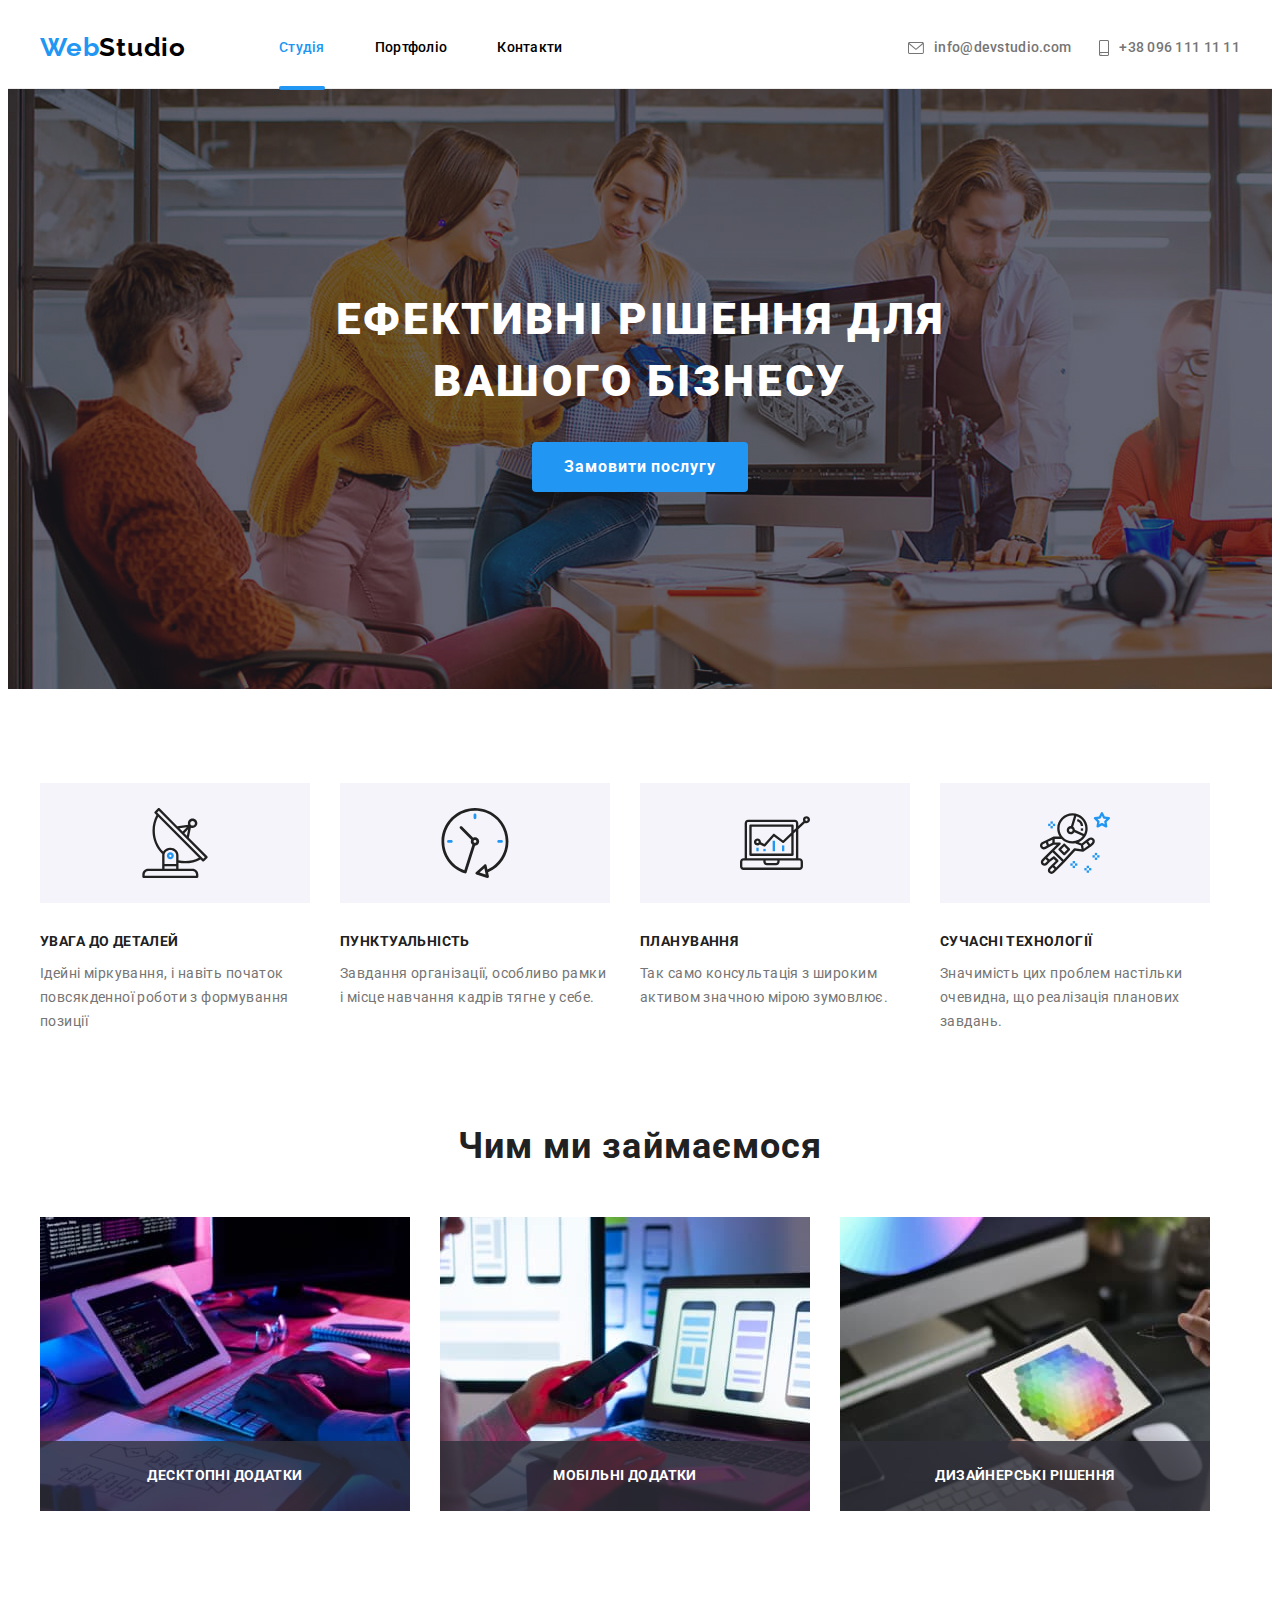
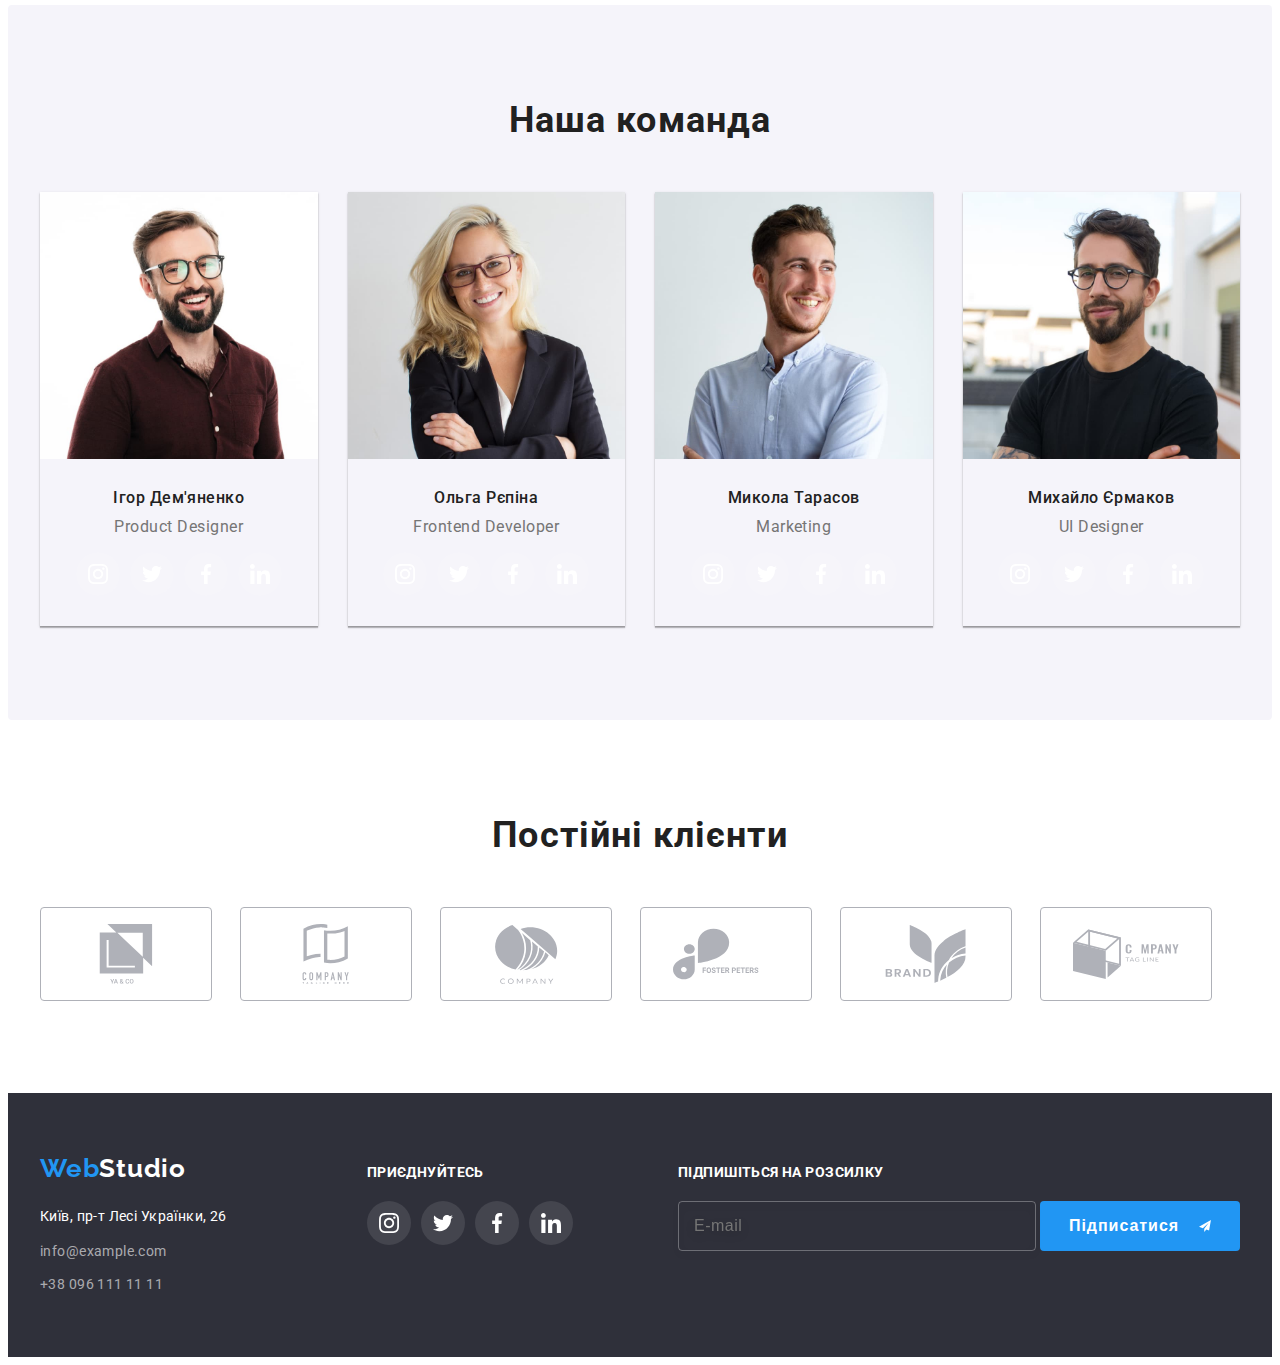
==== commit 9e867f1d: "update" ====
--- a/index.html
+++ b/index.html
@@ -21,7 +21,7 @@
       referrerpolicy="no-referrer"
     />
 
-    <link rel="stelysheet" href="./css/main.min.css" />
+    <link rel="stylesheet" href="./css/main.min.css" />
     <link rel="stylesheet" href="./css/styles.css" />
     <title>WebStydio</title>
   </head>
@@ -302,12 +302,12 @@
 
       <section class="section team">
         <div class="container team-container">
-          <h2 class="team-title">Наша команда</h2>
-
-          <ul class="team-title-list">
-            <li class="team-title-list-item">
+          <h2 class="team__title">Наша команда</h2>
+
+          <ul class="team__list">
+            <li class="team__item">
               <img
-                class="team-img"
+                class="team__img"
                 src="./images/img(1)(1).jpg"
                 alt="photo"
                 width="270"
@@ -315,60 +315,60 @@
               />
 
               <div class="team-subject">
-                <h3 class="team-subject-item">Ігор Дем'яненко</h3>
-                <p lang="en" class="team-text">Product Designer</p>
+                <h3 class="team-subject__item">Ігор Дем'яненко</h3>
+                <p lang="en" class="team__text">Product Designer</p>
 
                 <ul class="social">
-                  <li class="social-item">
-                    <a
-                      class="social-link"
+                  <li class="social__item">
+                    <a
+                      class="social__link"
                       href="https://www.instagram.com"
                       target="_blank"
                       rel="noopener no-referrer"
                       aria-label="Instagram"
                     >
-                      <svg class="social-icon">
+                      <svg class="social__icon">
                         <use href="./images/symbol-defs.svg#instagram"></use>
                       </svg>
                     </a>
                   </li>
 
-                  <li class="social-item">
-                    <a
-                      class="social-link"
+                  <li class="social__item">
+                    <a
+                      class="social__link"
                       href="https://www.twitter.com"
                       target="_blank"
                       rel="noopener no-referrer"
                       aria-label="Twitter"
                     >
-                      <svg class="social-icon">
+                      <svg class="social__icon">
                         <use href="./images/symbol-defs.svg#twitter"></use>
                       </svg>
                     </a>
                   </li>
 
-                  <li class="social-item">
-                    <a
-                      class="social-link"
+                  <li class="social__item">
+                    <a
+                      class="social__link"
                       href="https://www.facebook.com"
                       target="_blank"
                       rel="noopener no-referrer"
                       aria-label="Facebook"
                     >
-                      <svg class="social-icon">
+                      <svg class="social__icon">
                         <use href="./images/symbol-defs.svg#facebook"></use>
                       </svg>
                     </a>
                   </li>
-                  <li class="social-item">
-                    <a
-                      class="social-link"
+                  <li class="social__item">
+                    <a
+                      class="social__link"
                       href="https://www.linkedin.com"
                       target="_blank"
                       rel="noopener no-referrer"
                       aria-label="Linkedin"
                     >
-                      <svg class="social-icon">
+                      <svg class="social__icon">
                         <use href="./images/symbol-defs.svg#linkedin"></use>
                       </svg>
                     </a>
@@ -377,70 +377,70 @@
               </div>
             </li>
 
-            <li class="team-title-list-item">
+            <li class="team__item">
               <img
-                class="team-img"
+                class="team__img"
                 src="./images/img(4).jpg"
                 alt="photo"
                 width="270"
                 height="260"
               />
               <div class="team-subject">
-                <h3 class="team-subject-item">Ольга Рєпіна</h3>
-                <p lang="en" class="team-text">Frontend Developer</p>
+                <h3 class="team-subject__item">Ольга Рєпіна</h3>
+                <p lang="en" class="team__text">Frontend Developer</p>
 
                 <ul class="social">
-                  <li class="social-item">
-                    <a
-                      class="social-link"
+                  <li class="social__item">
+                    <a
+                      class="social__link"
                       href="https://www.instagram.com"
                       target="_blank"
                       rel="noopener no-referrer"
                       aria-label="Instagram"
                     >
-                      <svg class="social-icon">
+                      <svg class="social__icon">
                         <use href="./images/symbol-defs.svg#instagram"></use>
                       </svg>
                     </a>
                   </li>
 
-                  <li class="social-item">
-                    <a
-                      class="social-link"
+                  <li class="social__item">
+                    <a
+                      class="social__link"
                       href="https://www.twitter.com"
                       target="_blank"
                       rel="noopener no-referrer"
                       aria-label="Twitter"
                     >
-                      <svg class="social-icon">
+                      <svg class="social__icon">
                         <use href="./images/symbol-defs.svg#twitter"></use>
                       </svg>
                     </a>
                   </li>
 
-                  <li class="social-item">
-                    <a
-                      class="social-link"
+                  <li class="social__item">
+                    <a
+                      class="social__link"
                       href="https://www.facebook.com"
                       target="_blank"
                       rel="noopener no-referrer"
                       aria-label="Facebook"
                     >
-                      <svg class="social-icon">
+                      <svg class="social__icon">
                         <use href="./images/symbol-defs.svg#facebook"></use>
                       </svg>
                     </a>
                   </li>
 
-                  <li class="social-item">
-                    <a
-                      class="social-link"
+                  <li class="social__item">
+                    <a
+                      class="social__link"
                       href="https://www.linkedin.com"
                       target="_blank"
                       rel="noopener no-referrer"
                       aria-label="Linkedin"
                     >
-                      <svg class="social-icon">
+                      <svg class="social__icon">
                         <use href="./images/symbol-defs.svg#linkedin"></use>
                       </svg>
                     </a>
@@ -449,67 +449,67 @@
               </div>
             </li>
 
-            <li class="team-title-list-item">
+            <li class="team__item">
               <img
-                class="team-img"
+                class="team__img"
                 src="./images/img(2)(1).jpg"
                 alt="photo"
                 width="270"
                 height="260"
               />
               <div class="team-subject">
-                <h3 class="team-subject-item">Микола Тарасов</h3>
-                <p lang="en" class="team-text">Marketing</p>
+                <h3 class="team-subject__item">Микола Тарасов</h3>
+                <p lang="en" class="team__text">Marketing</p>
                 <ul class="social">
-                  <li class="social-item">
-                    <a
-                      class="social-link"
+                  <li class="social__item">
+                    <a
+                      class="social__link"
                       href="https://www.instagram.com"
                       target="_blank"
                       rel="noopener no-referrer"
                       aria-label="Instagram"
                     >
-                      <svg class="social-icon">
+                      <svg class="social__icon">
                         <use href="./images/symbol-defs.svg#instagram"></use>
                       </svg>
                     </a>
                   </li>
 
-                  <li class="social-item">
-                    <a
-                      class="social-link"
+                  <li class="social__item">
+                    <a
+                      class="social__link"
                       href="https://www.twitter.com"
                       target="_blank"
                       rel="noopener no-referrer"
                       aria-label="Twitter"
                     >
-                      <svg class="social-icon">
+                      <svg class="social__icon">
                         <use href="./images/symbol-defs.svg#twitter"></use>
                       </svg>
                     </a>
                   </li>
-                  <li class="social-item">
-                    <a
-                      class="social-link"
+                  <li class="social__item">
+                    <a
+                      class="social__link"
                       href="https://www.facebook.com"
                       target="_blank"
                       rel="noopener no-referrer"
                       aria-label="Facebook"
                     >
-                      <svg class="social-icon">
+                      <svg class="social__icon">
                         <use href="./images/symbol-defs.svg#facebook"></use>
                       </svg>
                     </a>
                   </li>
-                  <li class="social-item">
-                    <a
-                      class="social-link"
+                  <li class="social__item">
+                    <a
+                      class="social__link"
                       href="https://www.linkedin.com"
                       target="_blank"
                       rel="noopener no-referrer"
                       aria-label="Linkedin"
                     >
-                      <svg class="social-icon">
+                      <svg class="social__icon">
                         <use href="./images/symbol-defs.svg#linkedin"></use>
                       </svg>
                     </a>
@@ -518,66 +518,66 @@
               </div>
             </li>
 
-            <li class="team-title-list-item">
+            <li class="team__item">
               <img
-                class="team-img"
+                class="team__img"
                 src="./images/img(3)(1).jpg"
                 alt="photo"
                 width="270"
                 height="260"
               />
               <div class="team-subject">
-                <h3 class="team-subject-item">Михайло Єрмаков</h3>
-                <p lang="en" class="team-text">UI Designer</p>
+                <h3 class="team-subject__item">Михайло Єрмаков</h3>
+                <p lang="en" class="team__text">UI Designer</p>
                 <ul class="social">
-                  <li class="social-item">
-                    <a
-                      class="social-link"
+                  <li class="social__item">
+                    <a
+                      class="social__link"
                       href="https://www.instagram.com"
                       target="_blank"
                       rel="noopener no-referrer"
                       aria-label="Instagram"
                     >
-                      <svg class="social-icon">
+                      <svg class="social__icon">
                         <use href="./images/symbol-defs.svg#instagram"></use>
                       </svg>
                     </a>
                   </li>
-                  <li class="social-item">
-                    <a
-                      class="social-link"
+                  <li class="social__item">
+                    <a
+                      class="social__link"
                       href="https://www.twitter.com"
                       target="_blank"
                       rel="noopener no-referrer"
                       aria-label="Twitter"
                     >
-                      <svg class="social-icon">
+                      <svg class="social__icon">
                         <use href="./images/symbol-defs.svg#twitter"></use>
                       </svg>
                     </a>
                   </li>
-                  <li class="social-item">
-                    <a
-                      class="social-link"
+                  <li class="social__item">
+                    <a
+                      class="social__link"
                       href="https://www.facebook.com"
                       target="_blank"
                       rel="noopener no-referrer"
                       aria-label="Facebook"
                     >
-                      <svg class="social-icon">
+                      <svg class="social__icon">
                         <use href="./images/symbol-defs.svg#facebook"></use>
                       </svg>
                     </a>
                   </li>
-                  <li class="social-item">
-                    <a
-                      class="social-link"
+                  <li class="social__item">
+                    <a
+                      class="social__link"
                       href="https://www.linkedin.com"
                       target="_blank"
                       rel="noopener no-referrer"
                       aria-label="Linkedin"
                     >
-                      <svg class="social-icon">
+                      <svg class="social__icon">
                         <use href="./images/symbol-defs.svg#linkedin"></use>
                       </svg>
                     </a>
@@ -668,71 +668,73 @@
     <!-- footer -->
 
     <footer class="footer">
-      <div class="container container-footer">
-        <div class="contact-footer">
+      <div class="container container__footer">
+        <div class="contact__footer">
           <a href="/index.html" class="logo2" href="/index.html" lang="en"
             >Web<span class="logo__white">Studio</span></a
           >
-          <address class="contact-footer">
+          <address class="contact__footer">
             <p class="addres">Київ, пр-т Лесі Українки, 26</p>
 
-            <ul class="link-footer">
-              <li class="link-footer-item">
-                <a class="link" href="mailto:info@example.com"
+            <ul class="footer__list">
+              <li class="footer__item">
+                <a class="footer__link" href="mailto:info@example.com"
                   >info@example.com</a
                 >
               </li>
-              <li class="link-footer-item">
-                <a class="link" href="tel:+380961111111">+38 096 111 11 11</a>
+              <li class="footer__item">
+                <a class="footer__link" href="tel:+380961111111"
+                  >+38 096 111 11 11</a
+                >
               </li>
             </ul>
           </address>
         </div>
 
         <div class="social-footer">
-          <p class="content-footer">приєднуйтесь</p>
-          <ul class="social-footer-group">
-            <li class="social-item">
-              <a
-                class="social-link-footer"
+          <p class="footer__content">приєднуйтесь</p>
+          <ul class="social-footer__group">
+            <li class="social__item">
+              <a
+                class="social__link"
                 href="https://www.instagram.com"
                 target="_blank"
                 rel="noopener no-referrer"
                 aria-label="Instagram"
-                ><svg class="social-icon">
+                ><svg class="social__icon">
                   <use href="./images/symbol-defs.svg#instagram"></use></svg
               ></a>
             </li>
-            <li class="social-item">
-              <a
-                class="social-link-footer"
+            <li class="social__item">
+              <a
+                class="social__link"
                 href="https://www.twitter.com"
                 target="_blank"
                 rel="noopener no-referrer"
                 aria-label="Twitter"
-                ><svg class="social-icon">
+                ><svg class="social__icon">
                   <use href="./images/symbol-defs.svg#twitter"></use></svg
               ></a>
             </li>
-            <li class="social-item">
-              <a
-                class="social-link-footer"
+            <li class="social__item">
+              <a
+                class="social__link"
                 href="https://www.facebook.com"
                 target="_blank"
                 rel="noopener no-referrer"
                 aria-label="Facebook"
-                ><svg class="social-icon">
+                ><svg class="social__icon">
                   <use href="./images/symbol-defs.svg#facebook"></use></svg
               ></a>
             </li>
-            <li class="social-item">
-              <a
-                class="social-link-footer"
+            <li class="social__item">
+              <a
+                class="social__link"
                 href="https://www.linkedin.com"
                 target="_blank"
                 rel="noopener no-referrer"
                 aria-label="Linkedin"
-                ><svg class="social-icon">
+                ><svg class="social__icon">
                   <use href="./images/symbol-defs.svg#linkedin"></use></svg
               ></a>
             </li>
@@ -740,17 +742,17 @@
         </div>
 
         <div class="subscription-footer">
-          <p class="content-footer-title">Підпишіться на розсилку</p>
+          <p class="content-footer__title">Підпишіться на розсилку</p>
           <label class="subscription-footer">
             <input
-              class="subscription-footer-mail"
+              class="subscription-footer__mail"
               type="email"
               name="email"
               placeholder="E-mail"
             />
           </label>
 
-          <button class="subscription-footer-button" type="submit">
+          <button class="subscription-footer__button" type="submit">
             Підписатися
             <svg class="subscription-icon" width="24" height="24">
               <use href="./images/icomoon (8)/symbol-defs.svg#send"></use>
--- a/css/main.min.css
+++ b/css/main.min.css
@@ -1 +1 @@
-/*# sourceMappingURL=main.min.css.map */+.visually-hidden{position:absolute;width:1px;height:1px;margin:-1px;border:0;padding:0;white-space:nowrap;-webkit-clip-path:inset(100%);clip-path:inset(100%);clip:rect(0 0 0 0);overflow:hidden}.link{text-decoration:none;color:currentColor}.list{list-style:none;margin:0;padding:0}img{display:block;width:100%;height:auto}ul{list-style-type:none;margin:0;padding:0}body{font-family:"Roboto",sans-serif}li{text-decoration:none}.section{padding-top:94px;padding-bottom:94px}.container{width:1200px;padding-left:15px;padding-right:15px;margin-left:auto;margin-right:auto}.header{border-bottom:1px solid #ececec;text-align:center}.header__container,.header__top,.header__list{display:-webkit-box;display:-ms-flexbox;display:flex;-webkit-box-align:center;-ms-flex-align:center;align-items:center}.header__list{gap:50px;margin:0;margin-right:auto}.header__group{display:-webkit-box;display:-ms-flexbox;display:flex;gap:28px;padding-left:0;margin-left:auto;-webkit-box-pack:end;-ms-flex-pack:end;justify-content:flex-end;color:#757575}.header__list-item{display:block;padding-top:32px;padding-bottom:32px;margin-left:auto;font-weight:500;font-size:14px;line-height:1.14;color:#000;letter-spacing:.02em;text-decoration:none;-webkit-transition-property:color;transition-property:color;-webkit-transition-duration:250ms;transition-duration:250ms;-webkit-transition-timing-function:cubic-bezier(0.4, 0, 0.2, 1);transition-timing-function:cubic-bezier(0.4, 0, 0.2, 1);position:relative}.header__list-item:hover,.header__list-item:focus{color:#2196f3}.header__list-item--current::after{content:"";position:absolute;left:0;bottom:-2%;display:block;width:100%;height:4px;border-radius:2px;background-color:#2196f3}.header__list-item--current{color:#2196f3}.header__link:last-child{margin-right:0}.header__link{display:-webkit-box;display:-ms-flexbox;display:flex;-ms-flex-line-pack:center;align-content:center;gap:10px;padding-top:32px;padding-bottom:32px;-webkit-box-align:center;-ms-flex-align:center;align-items:center;-webkit-box-pack:center;-ms-flex-pack:center;justify-content:center;font-weight:500;font-size:14px;line-height:1.1;letter-spacing:.02em;color:#757575;text-decoration:none;-webkit-transition-property:color;transition-property:color;-webkit-transition-duration:250ms;transition-duration:250ms;-webkit-transition-timing-function:cubic-bezier(0.4, 0, 0.2, 1);transition-timing-function:cubic-bezier(0.4, 0, 0.2, 1);position:relative}.header__link:hover,.header__link:focus{color:#2196f3}.header__icon-envelope{width:16px;height:12px;fill:currentColor}.header__icon-smartphone{width:10px;height:16px;fill:currentColor}.hero{display:block;padding-top:200px;padding-bottom:200px;gap:30px;width:696px;z-index:100}.hero-main{padding-top:200px;padding-bottom:200px;max-width:1600px;height:600px;margin-left:auto;margin-right:auto;background:#2f303a;background:-webkit-gradient(linear, left top, left bottom, from(rgba(47, 48, 58, 0.4)), to(rgba(47, 48, 58, 0.4))),url(../images/Fon.jpg);background:linear-gradient(rgba(47, 48, 58, 0.4), rgba(47, 48, 58, 0.4)),url(../images/Fon.jpg);background-size:cover;-webkit-box-sizing:border-box;box-sizing:border-box;text-align:center}.hero__title{width:696px;margin:auto;margin-bottom:30px;color:#fff;text-align:center;font-weight:900;font-size:44px;line-height:1.4;letter-spacing:.06em;text-transform:uppercase}.features__container{margin-left:auto}.features-list:last-child{margin-right:0}.features__list{display:-webkit-box;display:-ms-flexbox;display:flex;margin-right:30px;-ms-flex-wrap:nowrap;flex-wrap:nowrap;padding-left:0}.features__item:last-child{margin-right:0}.features__item{width:270px;margin-right:30px}.group__features{display:-webkit-box;display:-ms-flexbox;display:flex;-webkit-box-align:center;-ms-flex-align:center;align-items:center;margin-bottom:30px;height:120px;background-color:#f5f4fa;-webkit-box-pack:center;-ms-flex-pack:center;justify-content:center}.group__features-icon{width:70px;height:70px}h3{margin:0;margin-bottom:12px}.features__title{font-weight:700;font-size:14px;line-height:1.2;letter-spacing:.03em;color:#212121}.text1{margin:0;font-size:14px;line-height:1.7;letter-spacing:.03em;color:#757575}.work{padding-top:0}.work__title{margin-top:0;margin-bottom:50px;font-weight:700;font-size:36px;line-height:1.1;letter-spacing:.03em;color:#212121;text-align:center}.work__list{display:-webkit-box;display:-ms-flexbox;display:flex;padding-left:0;background:#fff;border-radius:0px 0px 4px 4px}.work__item:last-child{margin-right:0}.work__item{margin-right:30px}.work-thumb{position:relative}.overlay-work{position:absolute;bottom:0;left:0;width:100%;height:70px;background:rgba(47,48,58,.8);color:#fff;display:-webkit-box;display:-ms-flexbox;display:flex;-webkit-box-align:center;-ms-flex-align:center;align-items:center;-webkit-box-pack:center;-ms-flex-pack:center;justify-content:center;font-weight:700;font-size:14px;line-height:1.14;letter-spacing:.03em;text-transform:uppercase}.overlay-work__text{margin:0}.team{background-color:#f5f4fa;border-radius:4px}.team__list{display:-webkit-box;display:-ms-flexbox;display:flex;padding-left:0;gap:30px}.team__item{display:block;padding:0;background:#fff;-webkit-box-shadow:0px 1px 3px rgba(0,0,0,.12),0px 1px 1px rgba(0,0,0,.14),0px 2px 1px rgba(0,0,0,.2);box-shadow:0px 1px 3px rgba(0,0,0,.12),0px 1px 1px rgba(0,0,0,.14),0px 2px 1px rgba(0,0,0,.2);border-radius:0px 0px 4px 4px}.team__title{margin-top:0;margin-bottom:50px;font-weight:700;font-size:36px;line-height:1.2;letter-spacing:.03em;color:#212121;text-align:center}.team__item,.team__img{background:url(4853.jpg);border-radius:0px}.team-subject{padding-top:30px;padding-bottom:30px}.team-subject__item{margin-bottom:10px;font-weight:500;font-size:16px;line-height:1.1;letter-spacing:.03em;color:#212121;text-align:center}.team__text{margin-top:0;margin-bottom:16px;line-height:1.2;letter-spacing:.03em;color:#757575;text-align:center}.section__title{margin-top:0;margin-bottom:50px;font-weight:700;font-size:36px;line-height:1.2;letter-spacing:.03em;color:#212121;text-align:center}.client__list{display:-webkit-box;display:-ms-flexbox;display:flex;gap:30px;-webkit-transition-duration:250ms;transition-duration:250ms;-webkit-transition-timing-function:cubic-bezier(0.4, 0, 0.2, 1);transition-timing-function:cubic-bezier(0.4, 0, 0.2, 1)}.client__list:hover,.client__list:focus{outline:0;border-color:#2196f3;color:#2196f3}.client__item{width:170px;height:92px}.client__link{display:-webkit-box;display:-ms-flexbox;display:flex;-webkit-box-align:center;-ms-flex-align:center;align-items:center;-webkit-box-pack:center;-ms-flex-pack:center;justify-content:center;border:1px solid #afb1b8;color:#afb1b8;border-radius:4px;width:100%;height:100%;-webkit-transition-property:border-color,color;transition-property:border-color,color;-webkit-transition-duration:250ms;transition-duration:250ms;-webkit-transition-timing-function:cubic-bezier(0.4, 0, 0.2, 1);transition-timing-function:cubic-bezier(0.4, 0, 0.2, 1)}.client__link:hover,.client__link:focus{outline:0;border-color:#2196f3;color:#2196f3}.client__icon{background-repeat:no-repeat;-ms-flex-line-pack:center;align-content:center;width:106px;height:60px;fill:currentColor}.logo{display:block;padding-top:24px;padding-bottom:25px;margin-right:93px;font-family:"Raleway",sans-serif;text-decoration:none;font-weight:700;font-size:26px;line-height:1.2;color:#2196f3;letter-spacing:.03em}.logo__dark{color:#000}.logo2{display:block;font-family:"Raleway";font-style:normal;font-weight:700;font-size:26px;line-height:1.19px;letter-spacing:.03em;color:#2196f3;text-decoration:none;margin-bottom:20px}.logo__white{font-weight:700;font-size:26px;line-height:1.2;letter-spacing:.03em;color:#fff}.backdrop{position:fixed;top:0;left:0;width:100%;height:100%;background:rgba(0,0,0,.2);z-index:1000;opacity:1;-webkit-transform:translateY(0%);transform:translateY(0%);visibility:visible;-webkit-transition:opacity 500ms linear,visibility 500ms linear,-webkit-transform 500ms linear;transition:opacity 500ms linear,visibility 500ms linear,-webkit-transform 500ms linear;transition:opacity 500ms linear,visibility 500ms linear,transform 500ms linear;transition:opacity 500ms linear,visibility 500ms linear,transform 500ms linear,-webkit-transform 500ms linear}.backdrop.is-hidden{visibility:0;opacity:none;pointer-events:hidden;-webkit-transform:translateY(-100%);transform:translateY(-100%)}.modal{position:absolute;top:50%;left:50%;-webkit-transform:translate(-50%, -50%);transform:translate(-50%, -50%);padding:40px;width:528px;height:581px;background-color:#fff;border-radius:4px}.modal__btn{position:absolute;top:8px;right:8px;width:30px;height:30px;padding:0;display:-webkit-box;display:-ms-flexbox;display:flex;-webkit-box-align:center;-ms-flex-align:center;align-items:center;-webkit-box-pack:center;-ms-flex-pack:center;justify-content:center;background:#fff;border:1px solid rgba(0,0,0,.1);border-radius:50%;cursor:pointer;-webkit-transition:color 250ms cubic-bezier(0.4, 0, 0.2, 1),background-color 250ms cubic-bezier(0.4, 0, 0.2, 1);transition:color 250ms cubic-bezier(0.4, 0, 0.2, 1),background-color 250ms cubic-bezier(0.4, 0, 0.2, 1)}.modal__icon{fill:currentColor}.modal__icon:hover,.modal__icon:focus{fill:#2196f3}.content-register__title{display:block;text-align:center;margin-bottom:12px;font-weight:700;font-size:20px;line-height:1.15;letter-spacing:.03em;color:#212121}.register-form-group{margin-bottom:20px;width:448px;height:342px}.register-form-group__field{position:relative;display:block;text-align:start}.register-form-group__field:not(:last-child){margin-bottom:10px}.register-form-group__label{display:block;font-size:12px;line-height:1.16;letter-spacing:.01em;margin-bottom:4px;color:#757575}.register-form-group__input{width:100%;height:40px;border:1px solid rgba(33,33,33,.2);border-radius:4px;padding-right:30px;padding-left:30px;outline:rgba(0,0,0,0);-webkit-transition-property:border fill;transition-property:border fill;-webkit-transition-duration:250ms;transition-duration:250ms;-webkit-transition-timing-function:cubic-bezier(0.4, 0, 0.2, 1);transition-timing-function:cubic-bezier(0.4, 0, 0.2, 1)}.register-form-group__input:hover,.register-form-group__input:focus{border-color:#2196f3}.register-form-group__icon{position:absolute;bottom:0;left:12px;-webkit-transform:translateY(-65%);transform:translateY(-65%);fill:currentColor;-webkit-transition-property:fill;transition-property:fill;-webkit-transition-duration:250ms;transition-duration:250ms;-webkit-transition-timing-function:cubic-bezier(0.4, 0, 0.2, 1);transition-timing-function:cubic-bezier(0.4, 0, 0.2, 1)}.register-form-group__input:focus+.register-form-group__icon,.register-form-group__input:hover+.register-form-group__icon{fill:#2196f3}.register-form-group__input::-webkit-input-placeholder{opacity:0}.register-form-group__input::-moz-placeholder{opacity:0}.register-form-group__input:-ms-input-placeholder{opacity:0}.register-form-group__input::-ms-input-placeholder{opacity:0}.register-form-group__input::placeholder{opacity:0}textarea{resize:none}.register-form-group__message{width:448px;height:120px;padding:12px 16px;border:1px solid rgba(33,33,33,.2);border-radius:4px;-webkit-transition:border-color;transition:border-color;outline:none;font-weight:400;font-size:12px;line-height:1.16;letter-spacing:.01em;color:rgba(117,117,117,.5)}.register-form-group__message:focus,.register-form-group__message:hover{border-color:#2196f3;color:#000;-webkit-transition-duration:250ms;transition-duration:250ms;-webkit-transition-timing-function:cubic-bezier(0.4, 0, 0.2, 1);transition-timing-function:cubic-bezier(0.4, 0, 0.2, 1)}.register-form-group__agrement{display:-webkit-box;display:-ms-flexbox;display:flex;-webkit-box-align:center;-ms-flex-align:center;align-items:center;-webkit-box-pack:center;-ms-flex-pack:center;justify-content:center;margin-bottom:30px;gap:8px}.icon-unchecked{opacity:1;-webkit-transition-duration:250ms;transition-duration:250ms;-webkit-transition-timing-function:cubic-bezier(0.4, 0, 0.2, 1);transition-timing-function:cubic-bezier(0.4, 0, 0.2, 1)}.register-form-group__checkbox:checked+.register-form-group__icons .icon-unchecked{opacity:0}.icon-checked{opacity:0;fill:#2196f3;-webkit-transition-duration:250ms;transition-duration:250ms;-webkit-transition-timing-function:cubic-bezier(0.4, 0, 0.2, 1);transition-timing-function:cubic-bezier(0.4, 0, 0.2, 1)}.register-form-group__checkbox:checked+.register-form-group__icons .icon-checked{opacity:1}.register-form__btn{display:block;margin:0 auto;padding:10px 52px;background-color:#2196f3;border:0;border-radius:4px;color:#fff;font-weight:700;font-size:16px;line-height:1.18;letter-spacing:.06em}.register-form__desc{font-weight:400;font-size:14px;line-height:1.7;letter-spacing:.03em;color:#757575;-webkit-user-select:none;-moz-user-select:none;-ms-user-select:none;user-select:none}.register-form__link{color:#2196f3}.button{width:216px;min-height:50px;margin:0px;padding:0px;border:none;cursor:pointer;background-color:#2196f3;color:#fff;font-weight:700;font-family:inherit;border-radius:4px;text-align:center;-webkit-transition-duration:250ms;transition-duration:250ms;-webkit-transition-timing-function:cubic-bezier(0.4, 0, 0.2, 1);transition-timing-function:cubic-bezier(0.4, 0, 0.2, 1)}.button:hover{background-color:#188ce8}.button,.text-button{color:#fff;font-size:16px;line-height:1.8;letter-spacing:.06em}.subscription-footer__button{display:-webkit-inline-box;display:-ms-inline-flexbox;display:inline-flex;-webkit-box-align:center;-ms-flex-align:center;align-items:center;text-align:center;width:200px;height:50px;margin:0;padding:10px 29px;gap:10px;color:#fff;background-color:#2196f3;border-radius:4px;border:0;font-weight:700;font-size:16px;line-height:1.9;letter-spacing:.06em;cursor:pointer}.main__button-item{padding:6px 22px;border-radius:4px;font-family:inherit;font-weight:500;font-size:16px;line-height:1.6;letter-spacing:.03em;color:#212121;cursor:pointer;border:none;-webkit-transition-property:background-color,color,-webkit-box-shadow;transition-property:background-color,color,-webkit-box-shadow;transition-property:background-color,color,box-shadow;transition-property:background-color,color,box-shadow,-webkit-box-shadow;-webkit-transition-duration:250ms;transition-duration:250ms;-webkit-transition-timing-function:cubic-bezier(0.4, 0, 0.2, 1);transition-timing-function:cubic-bezier(0.4, 0, 0.2, 1)}.main__button-item:focus,.main__button-item:hover,.main__button-item:active{outline:0;background-color:#2196f3;color:#fff;-webkit-box-shadow:0px 3px 1px rgba(0,0,0,.1),0px 1px 2px rgba(0,0,0,.08),0px 2px 2px rgba(0,0,0,.12);box-shadow:0px 3px 1px rgba(0,0,0,.1),0px 1px 2px rgba(0,0,0,.08),0px 2px 2px rgba(0,0,0,.12)}.social{display:-webkit-box;display:-ms-flexbox;display:flex;gap:10px;-webkit-box-pack:center;-ms-flex-pack:center;justify-content:center}.social__link{display:-webkit-box;display:-ms-flexbox;display:flex;-webkit-box-align:center;-ms-flex-align:center;align-items:center;-webkit-box-pack:center;-ms-flex-pack:center;justify-content:center;width:100%;height:100%;border-radius:50%;-webkit-transition-property:color,background-color;transition-property:color,background-color;-webkit-transition-duration:250ms;transition-duration:250ms;-webkit-transition-timing-function:cubic-bezier(0.4, 0, 0.2, 1);transition-timing-function:cubic-bezier(0.4, 0, 0.2, 1)}.social__link:hover,.social__link:focus{outline:0;color:#fff;background-color:#2196f3}.social__item{color:#afb1b8}.social-link{color:#afb1b8}.social__icon{width:20px;height:20px;fill:currentColor}.social{display:-webkit-box;display:-ms-flexbox;display:flex;gap:10px}.social-footer{margin-right:auto}.social-footer__group{display:-webkit-box;display:-ms-flexbox;display:flex;gap:10px}.social__item{width:44px;height:44px;border-radius:50%}.social__link{display:-webkit-box;display:-ms-flexbox;display:flex;color:#fff;-webkit-box-align:center;-ms-flex-align:center;align-items:center;-webkit-box-pack:center;-ms-flex-pack:center;justify-content:center;width:100%;height:100%;border-radius:50%;background-color:rgba(255,255,255,.1);-webkit-transition-property:background-color;transition-property:background-color;-webkit-transition-duration:250ms;transition-duration:250ms;-webkit-transition-timing-function:cubic-bezier(0.4, 0, 0.2, 1);transition-timing-function:cubic-bezier(0.4, 0, 0.2, 1)}.social__link:hover,.social__link:focus{color:#fff;background-color:#2196f3;outline:0}.social__icon{fill:currentColor}.footer{padding-top:60px;padding-bottom:60px;background-color:#2f303a}.contact-footer{display:inline}.addres{margin-top:0;margin-bottom:12px;font-style:normal;font-size:14px;line-height:1.7;letter-spacing:.03em;color:#fff}.footer__list .social-link-footer{display:-webkit-box;display:-ms-flexbox;display:flex;margin:0;padding:0}.footer__item:not(:last-child){margin-bottom:9px}.footer__link{font-style:normal;font-size:14px;line-height:1.7;letter-spacing:.03em;color:rgba(255,255,255,.6);text-decoration:none;-webkit-transition-property:color;transition-property:color;-webkit-transition-duration:250ms;transition-duration:250ms;-webkit-transition-timing-function:cubic-bezier(0.4, 0, 0.2, 1);transition-timing-function:cubic-bezier(0.4, 0, 0.2, 1)}.footer__link:hover{color:#2196f3}.footer__link:focus{color:#fff}.container__footer{display:-webkit-box;display:-ms-flexbox;display:flex;-webkit-box-align:baseline;-ms-flex-align:baseline;align-items:baseline}.contact__footer{margin-right:70px}.footer__content{margin:0;margin-bottom:20px;font-weight:700;font-size:14px;line-height:1.14;letter-spacing:.03em;text-transform:uppercase;color:#fff}.subscription-footer{display:inline-block}.content-footer__title{margin:0;margin-bottom:20px;font-weight:700;font-size:14px;line-height:1.14;letter-spacing:.03em;text-transform:uppercase;color:#fff}.subscription-footer__mail{width:358px;height:50px;padding:15px;background-color:inherit;border:1px solid rgba(255,255,255,.3);-webkit-filter:drop-shadow(0px 4px 4px rgba(0, 0, 0, 0.15));filter:drop-shadow(0px 4px 4px rgba(0, 0, 0, 0.15));border-radius:4px;-webkit-box-sizing:border-box;box-sizing:border-box;cursor:pointer;-webkit-transition-property:border;transition-property:border;-webkit-transition-duration:250ms;transition-duration:250ms;-webkit-transition-timing-function:cubic-bezier(0.4, 0, 0.2, 1);transition-timing-function:cubic-bezier(0.4, 0, 0.2, 1);font-weight:400;font-size:16px;line-height:1.25;letter-spacing:.03em;color:rgba(255,255,255,.6)}/*# sourceMappingURL=main.min.css.map */--- a/css/styles.css
+++ b/css/styles.css
@@ -1,18 +1,18 @@
 
-body {
+/* body {
     font-family: 'Roboto', sans-serif;
-   }
-    
- ul {
+   } */
+    
+ /* ul {
     list-style-type: none;
     margin: 0;
     padding: 0;
-}
+} */
 
 
 /* reset */
 
-.list {
+/* .list {
     list-style: none;
     margin: 0;
     padding: 0;    
@@ -22,40 +22,40 @@
     display: block;
     width: 100%;
     height: auto;
-}    
+}     */
 
 /* Header  */
-.header {
+/* .header {
     border-bottom: 1px solid #ECECEC;
     text-align: center;
-   }
-
-.container {
+   } */
+
+/* .container {
     width: 1200px;
     padding-left: 15px;
     padding-right: 15px;
     margin-left: auto;
     margin-right: auto;
-}
-
-.section {
+} */
+
+/* .section {
     padding-top: 94px;
     padding-bottom: 94px;
-}
-
+} */
+/* 
 .header__container, 
 .header__top, 
 .header__list  {
     display: flex;
     align-items: center;
-}
+} */
 
 
 /* top-line */
 
 /* logo */
 
-.logo { 
+/* .logo { 
     display: block;
     padding-top: 24px;
     padding-bottom: 25px;
@@ -73,7 +73,7 @@
 
 .logo__dark {
     color: #000000; 
-}
+} */
 
     /* navigation */
 .header__list {
@@ -180,7 +180,7 @@
 
 /* MAIN */
 
-.hero {
+/* .hero {
     display: block;
     padding-top: 200px;
     padding-bottom: 200px;
@@ -220,8 +220,8 @@
     letter-spacing: 0.06em;
     text-transform: uppercase;
 }
-       
-.button {
+        */
+/* .button {
     width: 216px;
     min-height: 50px;
     margin: 0px;
@@ -250,9 +250,9 @@
     font-size: 16px; 
     line-height: 1.8;
     letter-spacing: 0.06em;
-}
-
-.visually-hidden {
+} */
+
+/* .visually-hidden {
     position: absolute;
     width: 1px;
     height: 1px;
@@ -263,11 +263,11 @@
     clip-path: inset(100%);
     clip: rect(0 0 0 0);
     overflow: hidden;
-}
+} */
 
 /* Modal window */
 
-.backdrop {
+/* .backdrop {
     position: fixed;
     top: 0;
     left: 0;
@@ -289,35 +289,35 @@
     transform: translateY(-100%);
 }
 
-.modal {
+.modal { */
 /* start */
     /* центрування абсолютно позиційованих елементіів */
 
-    position: absolute;
+    /* position: absolute;
     top: 50%;
     left: 50%;
     transform: translate(-50%, -50%);
-    padding: 40px;
+    padding: 40px; */
 /* end */
-
+/* 
     width: 528px;
     height: 581px;
   
     background-color: #fff;
     border-radius: 4px;
     
-}
-
+} */
+/* 
 .modal__btn {
     position: absolute;
     top: 8px;
     right: 8px;
 
     width: 30px;
-    height: 30px;
+    height: 30px; */
     /* right: 490px;
     bottom: 543px; */
-    padding: 0;
+    /* padding: 0;
 
     display: flex;
     align-items: center;
@@ -338,13 +338,13 @@
 .modal__icon:hover,
 .modal__icon:focus {
     fill: #2196F3;
-}
+} */
 /* .register-form {
     margin: 40px;
     padding: 0;
 } */
 
-.content-register__title {
+/* .content-register__title {
     display: block;
     text-align: center;
     margin-bottom: 12px;
@@ -504,11 +504,11 @@
 
 .register-form__link {
     color: #2196F3;
-}
+} */
 
 
 /*section*/
-.features__container {
+/* .features__container {
 margin-left: auto;
   }
 
@@ -569,10 +569,10 @@
     line-height: 1.7;
     letter-spacing: 0.03em;
     color: #757575;
-}
+} */
 
 /* work */
-.work {
+/* .work {
     padding-top: 0;
 }
 
@@ -626,35 +626,30 @@
 
 .overlay-work__text {
     margin: 0;
-}
+} */
 
 /*team*/
 
-.team {
-  
-    background-color: #F5F4FA;
+/* .team {
+      background-color: #F5F4FA;
     border-radius: 4px; 
 }
-
-
  
-.team-title-list {
+.team__list {
     display: flex;
     padding-left: 0;
     gap: 30px;
 }
 
-.team-title-list-item  {
+.team__item  {
     display: block;
-
     padding: 0;
-    
     background: #FFFFFF;
     box-shadow: 0px 1px 3px rgba(0, 0, 0, 0.12), 0px 1px 1px rgba(0, 0, 0, 0.14), 0px 2px 1px rgba(0, 0, 0, 0.2);
     border-radius: 0px 0px 4px 4px;
 }
 
-.team-title {
+.team__title {
     margin-top: 0;
     margin-bottom: 50px;
     
@@ -666,8 +661,8 @@
     text-align: center;
 }
 
-.team-item, 
-.team-img {
+.team__item, 
+.team__img {
              
     background: url(4853.jpg);
     border-radius: 0px;   
@@ -677,7 +672,7 @@
     padding-bottom: 30px;
 }
 
-.team-subject-item {
+.team-subject__item {
     margin-bottom: 10px;
    
     
@@ -689,7 +684,7 @@
     text-align: center;
 }
 
-.team-text {
+.team__text {
     margin-top: 0;
     margin-bottom: 16px;
    
@@ -697,15 +692,15 @@
     letter-spacing: 0.03em;
     color: #757575;
     text-align: center;
-}
-
-.social {
+} */
+
+/* .social {
     display: flex;
     gap: 10px;
     justify-content: center;
 }
 
-.social-link {
+.social__link {
     display: flex;
     align-items: center;
     justify-content: center;
@@ -718,28 +713,28 @@
     transition-timing-function: cubic-bezier(0.4, 0, 0.2, 1);
 }
 
-.social-item {
+.social__item {
     color: #AFB1B8;
 }
  .social-link {
      color: #AFB1B8;
  }
 
-.social-icon {
+.social__icon {
     width: 20px;
     height: 20px;
     fill: currentColor;
 }
-.social-link:hover,
-.social-link:focus {
+.social__link:hover,
+.social__link:focus {
     outline: 0;
     color: #FFFFFF;
     background-color: #2196F3;
-}
+} */
 
 /* Постійні клієнти */
 
-.section__title {
+/* .section__title {
     margin-top: 0;
     margin-bottom: 50px;
     
@@ -793,19 +788,19 @@
    height: 60px;
    fill:currentColor; 
 }
-
+ */
 
 /*footer*/
-
+/* 
 .footer { 
 
     padding-top: 60px;
     padding-bottom: 60px;
     
     background-color: #2F303A;
-}
-
-
+} */
+
+/* 
 .logo2 {
     display: block;
            
@@ -827,8 +822,8 @@
     line-height: 1.2;
     letter-spacing: 0.03em;
     color: #FFFFFF;  
-}
-
+} */
+/* 
 .contact-footer {
     display: inline;
     
@@ -845,16 +840,16 @@
     color: #FFFFFF;
 }
 
-.link-footer .social-link-footer {
+.footer__list .social-link-footer {
     display: flex;
     margin: 0;
     padding: 0;
 }
 
-.link-footer-item:not(:last-child) {
+.footer__item:not(:last-child) {
     margin-bottom: 9px;
 }
-.link {      
+.footer__link {      
     font-style: normal;
     font-size: 14px;
     line-height: 1.7;
@@ -867,23 +862,27 @@
     transition-timing-function: cubic-bezier(0.4, 0, 0.2, 1);
 }
 
-.link:hover {
+.footer__link:hover {
     color: #2196F3;
 }
 
-.link:focus {
+.footer__link:focus {
     color: #FFFFFF;
 }
 
-.container-footer {
+.container__footer {
     display: flex;
     align-items: baseline;
 }
-.contact-footer {
+.contact__footer {
     margin-right: 70px;
-}
-
-.content-footer {
+} */
+
+
+
+/* 
+
+.footer__content {
     margin: 0;
     margin-bottom: 20px;
   
@@ -893,9 +892,9 @@
     letter-spacing: 0.03em;
     text-transform: uppercase;
     color: #fff;
-}
-
-.social {
+} */
+
+/* .social {
     display: flex;
     gap: 10px;
 }
@@ -910,13 +909,13 @@
     gap: 10px;
 }
 
-.social-item {
+.social__item {
         width: 44px;
         height: 44px;
         border-radius: 50%;
       }
 
-.social-link-footer {
+.social__link {
     display: flex;
     color: #fff;
     
@@ -932,22 +931,22 @@
     transition-timing-function: cubic-bezier(0.4, 0, 0.2, 1);
     }
 
-.social-icon {
+.social__icon {
     fill: currentColor;
 }
-.social-link-footer:hover,
-.social-link-footer:focus {
+.social__link:hover,
+.social__link:focus {
     
     color: #fff;
     background-color: #2196F3;
     outline: 0;
-   }
-
-.subscription-footer {
+   } */
+
+/* .subscription-footer {
     display: inline-block;
 }
 
-.content-footer-title {
+.content-footer__title {
 margin: 0;
 margin-bottom: 20px;
 
@@ -961,7 +960,7 @@
 color: #FFFFFF;
 }
 
-.subscription-footer-mail {
+.subscription-footer__mail {
 width: 358px;
 height: 50px;
 padding: 15px;
@@ -979,7 +978,7 @@
 line-height: 1.25;
 letter-spacing: 0.03em;
 color: rgba(255, 255, 255, 0.6);
-}
+} */
 
 /* .subscription-footer-mail::placeholder {
 width: 47px;
@@ -994,8 +993,8 @@
 letter-spacing: 0.03em;
 color: rgba(255, 255, 255, 0.6);
 } */
-
-.subscription-footer-button {
+/* 
+.subscription-footer__button {
 display: inline-flex;
 align-items: center;
 text-align: center;
@@ -1013,7 +1012,7 @@
 line-height: 1.9;
 letter-spacing: 0.06em;
 cursor: pointer;
-}
+} */
 
 /* .subscription-footer-button::placeholder {
 
@@ -1062,7 +1061,7 @@
     justify-content: center;
 }
 
-.button1 {
+.main__button {
     display: flex;
     gap: 8px;
     justify-content: center;
@@ -1084,11 +1083,10 @@
     cursor: pointer; */
   }
 
-.button-item1 {
+.button__item {
   
     padding: 6px 22px;
-    /* margin-bottom: 34px; */
-    
+   
     border-radius: 4px;
 
       
@@ -1106,9 +1104,9 @@
     transition-timing-function: cubic-bezier(0.4, 0, 0.2, 1); 
 }
 
-.button-item1:focus,
-.button-item1:hover,
-.button-item1:active {
+.button__item:focus,
+.button__item:hover,
+.button__item:active {
     outline: 0;
     background-color: #2196F3;
     color: #FFFFFF;
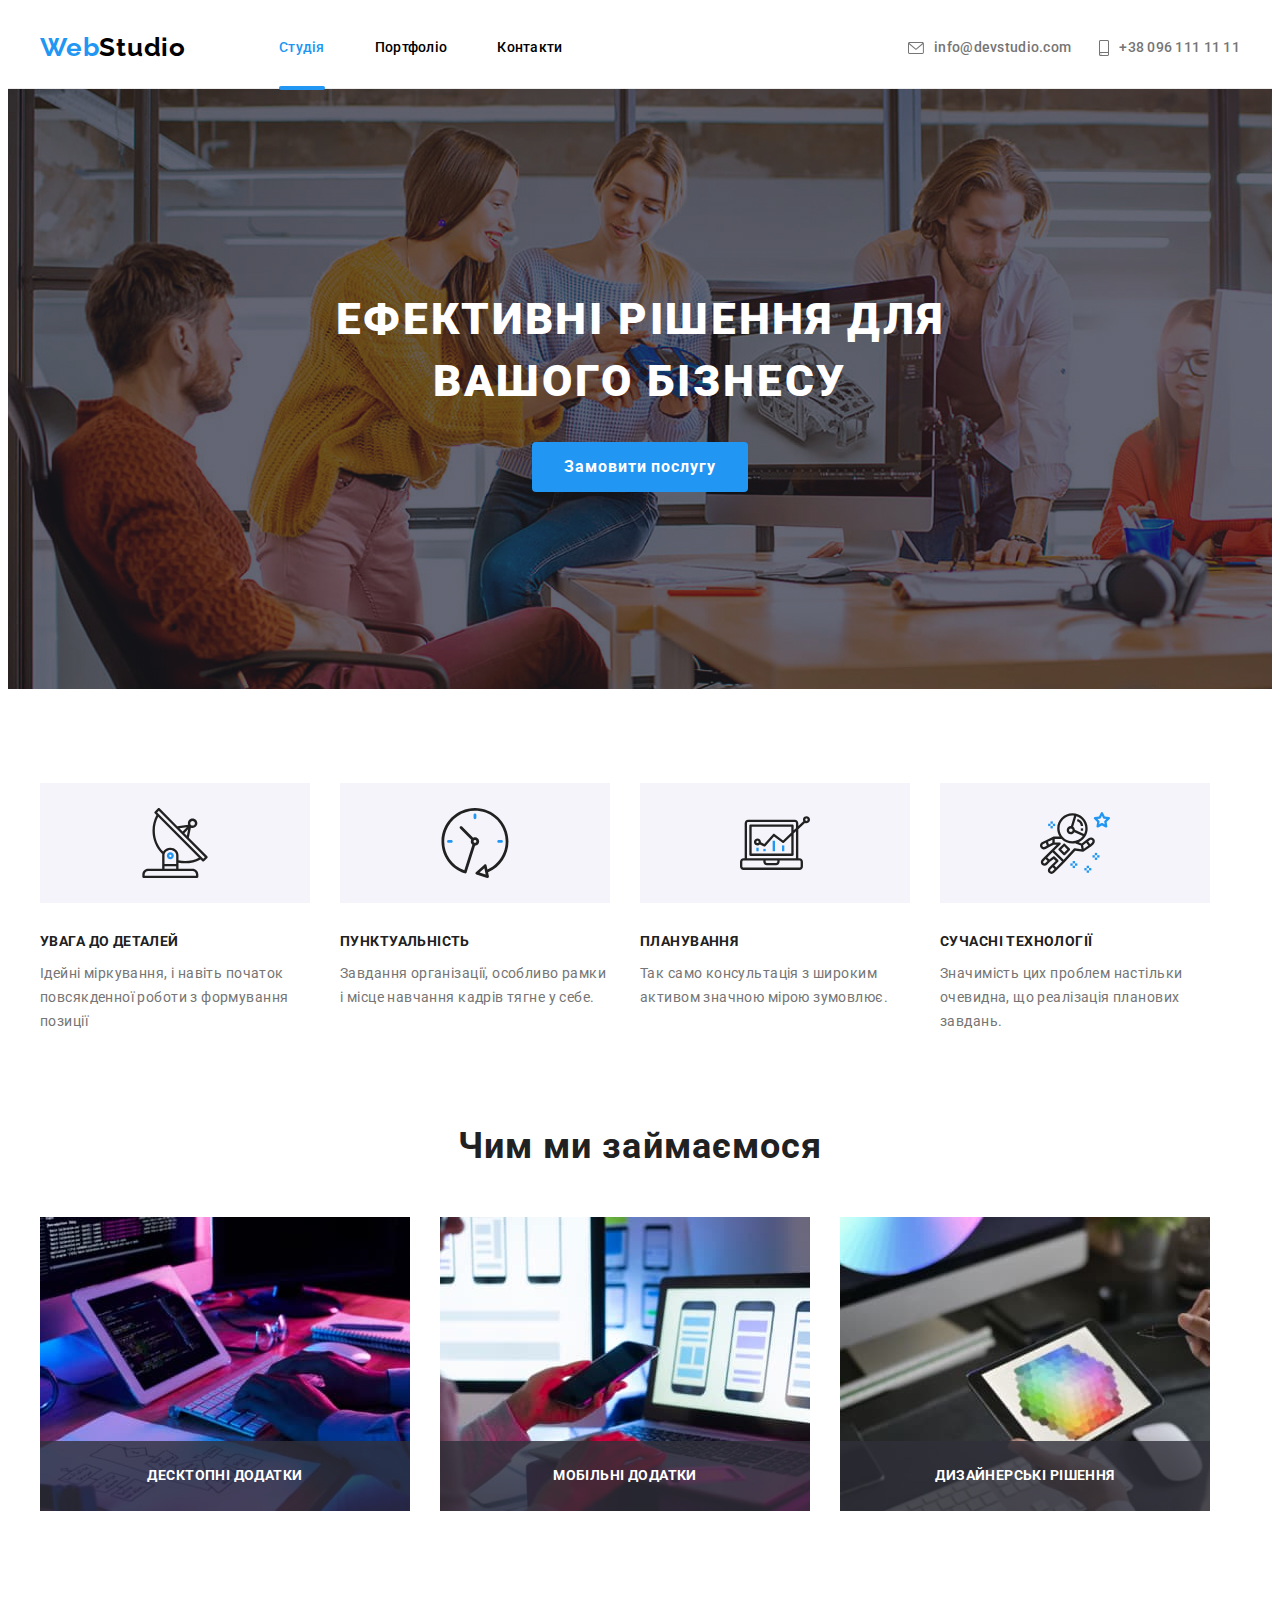
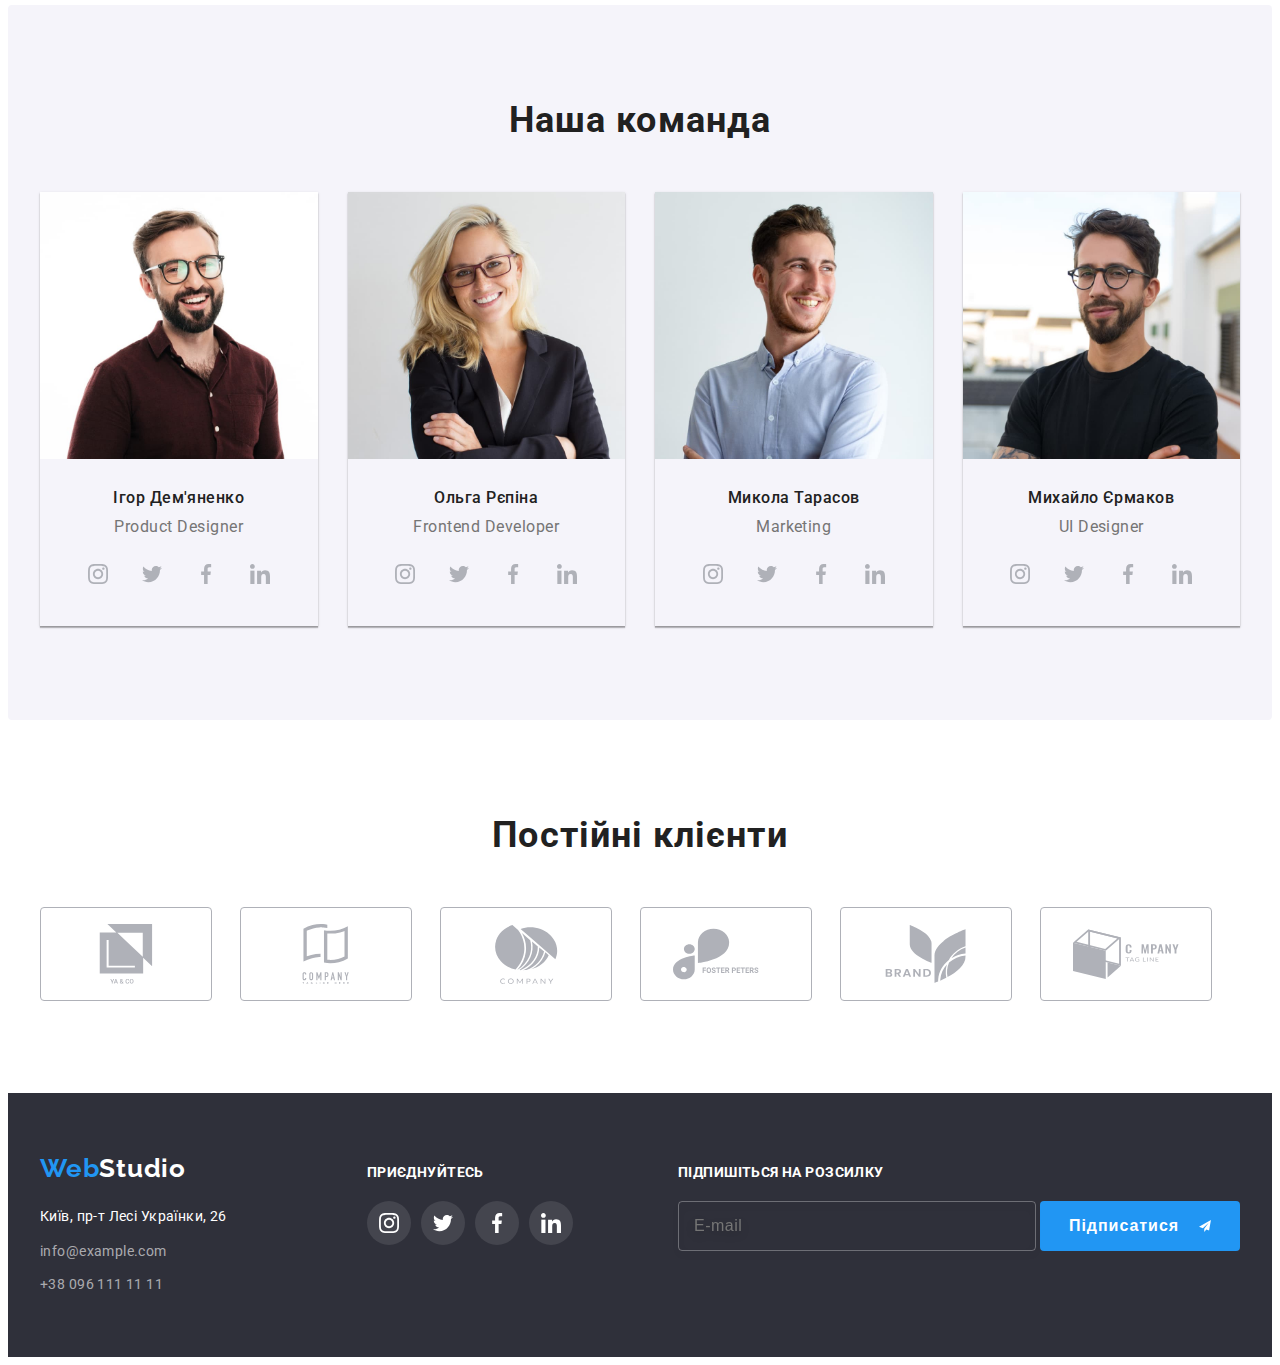
==== commit 4d1f6f3f: "update" ====
--- a/index.html
+++ b/index.html
@@ -321,7 +321,7 @@
                 <ul class="social">
                   <li class="social__item">
                     <a
-                      class="social__link"
+                      class="social__link-team"
                       href="https://www.instagram.com"
                       target="_blank"
                       rel="noopener no-referrer"
@@ -335,7 +335,7 @@
 
                   <li class="social__item">
                     <a
-                      class="social__link"
+                      class="social__link-team"
                       href="https://www.twitter.com"
                       target="_blank"
                       rel="noopener no-referrer"
@@ -349,7 +349,7 @@
 
                   <li class="social__item">
                     <a
-                      class="social__link"
+                      class="social__link-team"
                       href="https://www.facebook.com"
                       target="_blank"
                       rel="noopener no-referrer"
@@ -362,7 +362,7 @@
                   </li>
                   <li class="social__item">
                     <a
-                      class="social__link"
+                      class="social__link-team"
                       href="https://www.linkedin.com"
                       target="_blank"
                       rel="noopener no-referrer"
@@ -392,7 +392,7 @@
                 <ul class="social">
                   <li class="social__item">
                     <a
-                      class="social__link"
+                      class="social__link-team"
                       href="https://www.instagram.com"
                       target="_blank"
                       rel="noopener no-referrer"
@@ -406,7 +406,7 @@
 
                   <li class="social__item">
                     <a
-                      class="social__link"
+                      class="social__link-team"
                       href="https://www.twitter.com"
                       target="_blank"
                       rel="noopener no-referrer"
@@ -420,7 +420,7 @@
 
                   <li class="social__item">
                     <a
-                      class="social__link"
+                      class="social__link-team"
                       href="https://www.facebook.com"
                       target="_blank"
                       rel="noopener no-referrer"
@@ -434,7 +434,7 @@
 
                   <li class="social__item">
                     <a
-                      class="social__link"
+                      class="social__link-team"
                       href="https://www.linkedin.com"
                       target="_blank"
                       rel="noopener no-referrer"
@@ -463,7 +463,7 @@
                 <ul class="social">
                   <li class="social__item">
                     <a
-                      class="social__link"
+                      class="social__link-team"
                       href="https://www.instagram.com"
                       target="_blank"
                       rel="noopener no-referrer"
@@ -477,7 +477,7 @@
 
                   <li class="social__item">
                     <a
-                      class="social__link"
+                      class="social__link-team"
                       href="https://www.twitter.com"
                       target="_blank"
                       rel="noopener no-referrer"
@@ -490,7 +490,7 @@
                   </li>
                   <li class="social__item">
                     <a
-                      class="social__link"
+                      class="social__link-team"
                       href="https://www.facebook.com"
                       target="_blank"
                       rel="noopener no-referrer"
@@ -503,7 +503,7 @@
                   </li>
                   <li class="social__item">
                     <a
-                      class="social__link"
+                      class="social__link-team"
                       href="https://www.linkedin.com"
                       target="_blank"
                       rel="noopener no-referrer"
@@ -532,7 +532,7 @@
                 <ul class="social">
                   <li class="social__item">
                     <a
-                      class="social__link"
+                      class="social__link-team"
                       href="https://www.instagram.com"
                       target="_blank"
                       rel="noopener no-referrer"
@@ -545,7 +545,7 @@
                   </li>
                   <li class="social__item">
                     <a
-                      class="social__link"
+                      class="social__link-team"
                       href="https://www.twitter.com"
                       target="_blank"
                       rel="noopener no-referrer"
@@ -558,7 +558,7 @@
                   </li>
                   <li class="social__item">
                     <a
-                      class="social__link"
+                      class="social__link-team"
                       href="https://www.facebook.com"
                       target="_blank"
                       rel="noopener no-referrer"
@@ -571,7 +571,7 @@
                   </li>
                   <li class="social__item">
                     <a
-                      class="social__link"
+                      class="social__link-team"
                       href="https://www.linkedin.com"
                       target="_blank"
                       rel="noopener no-referrer"
--- a/css/main.min.css
+++ b/css/main.min.css
@@ -1 +1 @@
-.visually-hidden{position:absolute;width:1px;height:1px;margin:-1px;border:0;padding:0;white-space:nowrap;-webkit-clip-path:inset(100%);clip-path:inset(100%);clip:rect(0 0 0 0);overflow:hidden}.link{text-decoration:none;color:currentColor}.list{list-style:none;margin:0;padding:0}img{display:block;width:100%;height:auto}ul{list-style-type:none;margin:0;padding:0}body{font-family:"Roboto",sans-serif}li{text-decoration:none}.section{padding-top:94px;padding-bottom:94px}.container{width:1200px;padding-left:15px;padding-right:15px;margin-left:auto;margin-right:auto}.header{border-bottom:1px solid #ececec;text-align:center}.header__container,.header__top,.header__list{display:-webkit-box;display:-ms-flexbox;display:flex;-webkit-box-align:center;-ms-flex-align:center;align-items:center}.header__list{gap:50px;margin:0;margin-right:auto}.header__group{display:-webkit-box;display:-ms-flexbox;display:flex;gap:28px;padding-left:0;margin-left:auto;-webkit-box-pack:end;-ms-flex-pack:end;justify-content:flex-end;color:#757575}.header__list-item{display:block;padding-top:32px;padding-bottom:32px;margin-left:auto;font-weight:500;font-size:14px;line-height:1.14;color:#000;letter-spacing:.02em;text-decoration:none;-webkit-transition-property:color;transition-property:color;-webkit-transition-duration:250ms;transition-duration:250ms;-webkit-transition-timing-function:cubic-bezier(0.4, 0, 0.2, 1);transition-timing-function:cubic-bezier(0.4, 0, 0.2, 1);position:relative}.header__list-item:hover,.header__list-item:focus{color:#2196f3}.header__list-item--current::after{content:"";position:absolute;left:0;bottom:-2%;display:block;width:100%;height:4px;border-radius:2px;background-color:#2196f3}.header__list-item--current{color:#2196f3}.header__link:last-child{margin-right:0}.header__link{display:-webkit-box;display:-ms-flexbox;display:flex;-ms-flex-line-pack:center;align-content:center;gap:10px;padding-top:32px;padding-bottom:32px;-webkit-box-align:center;-ms-flex-align:center;align-items:center;-webkit-box-pack:center;-ms-flex-pack:center;justify-content:center;font-weight:500;font-size:14px;line-height:1.1;letter-spacing:.02em;color:#757575;text-decoration:none;-webkit-transition-property:color;transition-property:color;-webkit-transition-duration:250ms;transition-duration:250ms;-webkit-transition-timing-function:cubic-bezier(0.4, 0, 0.2, 1);transition-timing-function:cubic-bezier(0.4, 0, 0.2, 1);position:relative}.header__link:hover,.header__link:focus{color:#2196f3}.header__icon-envelope{width:16px;height:12px;fill:currentColor}.header__icon-smartphone{width:10px;height:16px;fill:currentColor}.hero{display:block;padding-top:200px;padding-bottom:200px;gap:30px;width:696px;z-index:100}.hero-main{padding-top:200px;padding-bottom:200px;max-width:1600px;height:600px;margin-left:auto;margin-right:auto;background:#2f303a;background:-webkit-gradient(linear, left top, left bottom, from(rgba(47, 48, 58, 0.4)), to(rgba(47, 48, 58, 0.4))),url(../images/Fon.jpg);background:linear-gradient(rgba(47, 48, 58, 0.4), rgba(47, 48, 58, 0.4)),url(../images/Fon.jpg);background-size:cover;-webkit-box-sizing:border-box;box-sizing:border-box;text-align:center}.hero__title{width:696px;margin:auto;margin-bottom:30px;color:#fff;text-align:center;font-weight:900;font-size:44px;line-height:1.4;letter-spacing:.06em;text-transform:uppercase}.features__container{margin-left:auto}.features-list:last-child{margin-right:0}.features__list{display:-webkit-box;display:-ms-flexbox;display:flex;margin-right:30px;-ms-flex-wrap:nowrap;flex-wrap:nowrap;padding-left:0}.features__item:last-child{margin-right:0}.features__item{width:270px;margin-right:30px}.group__features{display:-webkit-box;display:-ms-flexbox;display:flex;-webkit-box-align:center;-ms-flex-align:center;align-items:center;margin-bottom:30px;height:120px;background-color:#f5f4fa;-webkit-box-pack:center;-ms-flex-pack:center;justify-content:center}.group__features-icon{width:70px;height:70px}h3{margin:0;margin-bottom:12px}.features__title{font-weight:700;font-size:14px;line-height:1.2;letter-spacing:.03em;color:#212121}.text1{margin:0;font-size:14px;line-height:1.7;letter-spacing:.03em;color:#757575}.work{padding-top:0}.work__title{margin-top:0;margin-bottom:50px;font-weight:700;font-size:36px;line-height:1.1;letter-spacing:.03em;color:#212121;text-align:center}.work__list{display:-webkit-box;display:-ms-flexbox;display:flex;padding-left:0;background:#fff;border-radius:0px 0px 4px 4px}.work__item:last-child{margin-right:0}.work__item{margin-right:30px}.work-thumb{position:relative}.overlay-work{position:absolute;bottom:0;left:0;width:100%;height:70px;background:rgba(47,48,58,.8);color:#fff;display:-webkit-box;display:-ms-flexbox;display:flex;-webkit-box-align:center;-ms-flex-align:center;align-items:center;-webkit-box-pack:center;-ms-flex-pack:center;justify-content:center;font-weight:700;font-size:14px;line-height:1.14;letter-spacing:.03em;text-transform:uppercase}.overlay-work__text{margin:0}.team{background-color:#f5f4fa;border-radius:4px}.team__list{display:-webkit-box;display:-ms-flexbox;display:flex;padding-left:0;gap:30px}.team__item{display:block;padding:0;background:#fff;-webkit-box-shadow:0px 1px 3px rgba(0,0,0,.12),0px 1px 1px rgba(0,0,0,.14),0px 2px 1px rgba(0,0,0,.2);box-shadow:0px 1px 3px rgba(0,0,0,.12),0px 1px 1px rgba(0,0,0,.14),0px 2px 1px rgba(0,0,0,.2);border-radius:0px 0px 4px 4px}.team__title{margin-top:0;margin-bottom:50px;font-weight:700;font-size:36px;line-height:1.2;letter-spacing:.03em;color:#212121;text-align:center}.team__item,.team__img{background:url(4853.jpg);border-radius:0px}.team-subject{padding-top:30px;padding-bottom:30px}.team-subject__item{margin-bottom:10px;font-weight:500;font-size:16px;line-height:1.1;letter-spacing:.03em;color:#212121;text-align:center}.team__text{margin-top:0;margin-bottom:16px;line-height:1.2;letter-spacing:.03em;color:#757575;text-align:center}.section__title{margin-top:0;margin-bottom:50px;font-weight:700;font-size:36px;line-height:1.2;letter-spacing:.03em;color:#212121;text-align:center}.client__list{display:-webkit-box;display:-ms-flexbox;display:flex;gap:30px;-webkit-transition-duration:250ms;transition-duration:250ms;-webkit-transition-timing-function:cubic-bezier(0.4, 0, 0.2, 1);transition-timing-function:cubic-bezier(0.4, 0, 0.2, 1)}.client__list:hover,.client__list:focus{outline:0;border-color:#2196f3;color:#2196f3}.client__item{width:170px;height:92px}.client__link{display:-webkit-box;display:-ms-flexbox;display:flex;-webkit-box-align:center;-ms-flex-align:center;align-items:center;-webkit-box-pack:center;-ms-flex-pack:center;justify-content:center;border:1px solid #afb1b8;color:#afb1b8;border-radius:4px;width:100%;height:100%;-webkit-transition-property:border-color,color;transition-property:border-color,color;-webkit-transition-duration:250ms;transition-duration:250ms;-webkit-transition-timing-function:cubic-bezier(0.4, 0, 0.2, 1);transition-timing-function:cubic-bezier(0.4, 0, 0.2, 1)}.client__link:hover,.client__link:focus{outline:0;border-color:#2196f3;color:#2196f3}.client__icon{background-repeat:no-repeat;-ms-flex-line-pack:center;align-content:center;width:106px;height:60px;fill:currentColor}.logo{display:block;padding-top:24px;padding-bottom:25px;margin-right:93px;font-family:"Raleway",sans-serif;text-decoration:none;font-weight:700;font-size:26px;line-height:1.2;color:#2196f3;letter-spacing:.03em}.logo__dark{color:#000}.logo2{display:block;font-family:"Raleway";font-style:normal;font-weight:700;font-size:26px;line-height:1.19px;letter-spacing:.03em;color:#2196f3;text-decoration:none;margin-bottom:20px}.logo__white{font-weight:700;font-size:26px;line-height:1.2;letter-spacing:.03em;color:#fff}.backdrop{position:fixed;top:0;left:0;width:100%;height:100%;background:rgba(0,0,0,.2);z-index:1000;opacity:1;-webkit-transform:translateY(0%);transform:translateY(0%);visibility:visible;-webkit-transition:opacity 500ms linear,visibility 500ms linear,-webkit-transform 500ms linear;transition:opacity 500ms linear,visibility 500ms linear,-webkit-transform 500ms linear;transition:opacity 500ms linear,visibility 500ms linear,transform 500ms linear;transition:opacity 500ms linear,visibility 500ms linear,transform 500ms linear,-webkit-transform 500ms linear}.backdrop.is-hidden{visibility:0;opacity:none;pointer-events:hidden;-webkit-transform:translateY(-100%);transform:translateY(-100%)}.modal{position:absolute;top:50%;left:50%;-webkit-transform:translate(-50%, -50%);transform:translate(-50%, -50%);padding:40px;width:528px;height:581px;background-color:#fff;border-radius:4px}.modal__btn{position:absolute;top:8px;right:8px;width:30px;height:30px;padding:0;display:-webkit-box;display:-ms-flexbox;display:flex;-webkit-box-align:center;-ms-flex-align:center;align-items:center;-webkit-box-pack:center;-ms-flex-pack:center;justify-content:center;background:#fff;border:1px solid rgba(0,0,0,.1);border-radius:50%;cursor:pointer;-webkit-transition:color 250ms cubic-bezier(0.4, 0, 0.2, 1),background-color 250ms cubic-bezier(0.4, 0, 0.2, 1);transition:color 250ms cubic-bezier(0.4, 0, 0.2, 1),background-color 250ms cubic-bezier(0.4, 0, 0.2, 1)}.modal__icon{fill:currentColor}.modal__icon:hover,.modal__icon:focus{fill:#2196f3}.content-register__title{display:block;text-align:center;margin-bottom:12px;font-weight:700;font-size:20px;line-height:1.15;letter-spacing:.03em;color:#212121}.register-form-group{margin-bottom:20px;width:448px;height:342px}.register-form-group__field{position:relative;display:block;text-align:start}.register-form-group__field:not(:last-child){margin-bottom:10px}.register-form-group__label{display:block;font-size:12px;line-height:1.16;letter-spacing:.01em;margin-bottom:4px;color:#757575}.register-form-group__input{width:100%;height:40px;border:1px solid rgba(33,33,33,.2);border-radius:4px;padding-right:30px;padding-left:30px;outline:rgba(0,0,0,0);-webkit-transition-property:border fill;transition-property:border fill;-webkit-transition-duration:250ms;transition-duration:250ms;-webkit-transition-timing-function:cubic-bezier(0.4, 0, 0.2, 1);transition-timing-function:cubic-bezier(0.4, 0, 0.2, 1)}.register-form-group__input:hover,.register-form-group__input:focus{border-color:#2196f3}.register-form-group__icon{position:absolute;bottom:0;left:12px;-webkit-transform:translateY(-65%);transform:translateY(-65%);fill:currentColor;-webkit-transition-property:fill;transition-property:fill;-webkit-transition-duration:250ms;transition-duration:250ms;-webkit-transition-timing-function:cubic-bezier(0.4, 0, 0.2, 1);transition-timing-function:cubic-bezier(0.4, 0, 0.2, 1)}.register-form-group__input:focus+.register-form-group__icon,.register-form-group__input:hover+.register-form-group__icon{fill:#2196f3}.register-form-group__input::-webkit-input-placeholder{opacity:0}.register-form-group__input::-moz-placeholder{opacity:0}.register-form-group__input:-ms-input-placeholder{opacity:0}.register-form-group__input::-ms-input-placeholder{opacity:0}.register-form-group__input::placeholder{opacity:0}textarea{resize:none}.register-form-group__message{width:448px;height:120px;padding:12px 16px;border:1px solid rgba(33,33,33,.2);border-radius:4px;-webkit-transition:border-color;transition:border-color;outline:none;font-weight:400;font-size:12px;line-height:1.16;letter-spacing:.01em;color:rgba(117,117,117,.5)}.register-form-group__message:focus,.register-form-group__message:hover{border-color:#2196f3;color:#000;-webkit-transition-duration:250ms;transition-duration:250ms;-webkit-transition-timing-function:cubic-bezier(0.4, 0, 0.2, 1);transition-timing-function:cubic-bezier(0.4, 0, 0.2, 1)}.register-form-group__agrement{display:-webkit-box;display:-ms-flexbox;display:flex;-webkit-box-align:center;-ms-flex-align:center;align-items:center;-webkit-box-pack:center;-ms-flex-pack:center;justify-content:center;margin-bottom:30px;gap:8px}.icon-unchecked{opacity:1;-webkit-transition-duration:250ms;transition-duration:250ms;-webkit-transition-timing-function:cubic-bezier(0.4, 0, 0.2, 1);transition-timing-function:cubic-bezier(0.4, 0, 0.2, 1)}.register-form-group__checkbox:checked+.register-form-group__icons .icon-unchecked{opacity:0}.icon-checked{opacity:0;fill:#2196f3;-webkit-transition-duration:250ms;transition-duration:250ms;-webkit-transition-timing-function:cubic-bezier(0.4, 0, 0.2, 1);transition-timing-function:cubic-bezier(0.4, 0, 0.2, 1)}.register-form-group__checkbox:checked+.register-form-group__icons .icon-checked{opacity:1}.register-form__btn{display:block;margin:0 auto;padding:10px 52px;background-color:#2196f3;border:0;border-radius:4px;color:#fff;font-weight:700;font-size:16px;line-height:1.18;letter-spacing:.06em}.register-form__desc{font-weight:400;font-size:14px;line-height:1.7;letter-spacing:.03em;color:#757575;-webkit-user-select:none;-moz-user-select:none;-ms-user-select:none;user-select:none}.register-form__link{color:#2196f3}.button{width:216px;min-height:50px;margin:0px;padding:0px;border:none;cursor:pointer;background-color:#2196f3;color:#fff;font-weight:700;font-family:inherit;border-radius:4px;text-align:center;-webkit-transition-duration:250ms;transition-duration:250ms;-webkit-transition-timing-function:cubic-bezier(0.4, 0, 0.2, 1);transition-timing-function:cubic-bezier(0.4, 0, 0.2, 1)}.button:hover{background-color:#188ce8}.button,.text-button{color:#fff;font-size:16px;line-height:1.8;letter-spacing:.06em}.subscription-footer__button{display:-webkit-inline-box;display:-ms-inline-flexbox;display:inline-flex;-webkit-box-align:center;-ms-flex-align:center;align-items:center;text-align:center;width:200px;height:50px;margin:0;padding:10px 29px;gap:10px;color:#fff;background-color:#2196f3;border-radius:4px;border:0;font-weight:700;font-size:16px;line-height:1.9;letter-spacing:.06em;cursor:pointer}.main__button-item{padding:6px 22px;border-radius:4px;font-family:inherit;font-weight:500;font-size:16px;line-height:1.6;letter-spacing:.03em;color:#212121;cursor:pointer;border:none;-webkit-transition-property:background-color,color,-webkit-box-shadow;transition-property:background-color,color,-webkit-box-shadow;transition-property:background-color,color,box-shadow;transition-property:background-color,color,box-shadow,-webkit-box-shadow;-webkit-transition-duration:250ms;transition-duration:250ms;-webkit-transition-timing-function:cubic-bezier(0.4, 0, 0.2, 1);transition-timing-function:cubic-bezier(0.4, 0, 0.2, 1)}.main__button-item:focus,.main__button-item:hover,.main__button-item:active{outline:0;background-color:#2196f3;color:#fff;-webkit-box-shadow:0px 3px 1px rgba(0,0,0,.1),0px 1px 2px rgba(0,0,0,.08),0px 2px 2px rgba(0,0,0,.12);box-shadow:0px 3px 1px rgba(0,0,0,.1),0px 1px 2px rgba(0,0,0,.08),0px 2px 2px rgba(0,0,0,.12)}.social{display:-webkit-box;display:-ms-flexbox;display:flex;gap:10px;-webkit-box-pack:center;-ms-flex-pack:center;justify-content:center}.social__link{display:-webkit-box;display:-ms-flexbox;display:flex;-webkit-box-align:center;-ms-flex-align:center;align-items:center;-webkit-box-pack:center;-ms-flex-pack:center;justify-content:center;width:100%;height:100%;border-radius:50%;-webkit-transition-property:color,background-color;transition-property:color,background-color;-webkit-transition-duration:250ms;transition-duration:250ms;-webkit-transition-timing-function:cubic-bezier(0.4, 0, 0.2, 1);transition-timing-function:cubic-bezier(0.4, 0, 0.2, 1)}.social__link:hover,.social__link:focus{outline:0;color:#fff;background-color:#2196f3}.social__item{color:#afb1b8}.social-link{color:#afb1b8}.social__icon{width:20px;height:20px;fill:currentColor}.social{display:-webkit-box;display:-ms-flexbox;display:flex;gap:10px}.social-footer{margin-right:auto}.social-footer__group{display:-webkit-box;display:-ms-flexbox;display:flex;gap:10px}.social__item{width:44px;height:44px;border-radius:50%}.social__link{display:-webkit-box;display:-ms-flexbox;display:flex;color:#fff;-webkit-box-align:center;-ms-flex-align:center;align-items:center;-webkit-box-pack:center;-ms-flex-pack:center;justify-content:center;width:100%;height:100%;border-radius:50%;background-color:rgba(255,255,255,.1);-webkit-transition-property:background-color;transition-property:background-color;-webkit-transition-duration:250ms;transition-duration:250ms;-webkit-transition-timing-function:cubic-bezier(0.4, 0, 0.2, 1);transition-timing-function:cubic-bezier(0.4, 0, 0.2, 1)}.social__link:hover,.social__link:focus{color:#fff;background-color:#2196f3;outline:0}.social__icon{fill:currentColor}.footer{padding-top:60px;padding-bottom:60px;background-color:#2f303a}.contact-footer{display:inline}.addres{margin-top:0;margin-bottom:12px;font-style:normal;font-size:14px;line-height:1.7;letter-spacing:.03em;color:#fff}.footer__list .social-link-footer{display:-webkit-box;display:-ms-flexbox;display:flex;margin:0;padding:0}.footer__item:not(:last-child){margin-bottom:9px}.footer__link{font-style:normal;font-size:14px;line-height:1.7;letter-spacing:.03em;color:rgba(255,255,255,.6);text-decoration:none;-webkit-transition-property:color;transition-property:color;-webkit-transition-duration:250ms;transition-duration:250ms;-webkit-transition-timing-function:cubic-bezier(0.4, 0, 0.2, 1);transition-timing-function:cubic-bezier(0.4, 0, 0.2, 1)}.footer__link:hover{color:#2196f3}.footer__link:focus{color:#fff}.container__footer{display:-webkit-box;display:-ms-flexbox;display:flex;-webkit-box-align:baseline;-ms-flex-align:baseline;align-items:baseline}.contact__footer{margin-right:70px}.footer__content{margin:0;margin-bottom:20px;font-weight:700;font-size:14px;line-height:1.14;letter-spacing:.03em;text-transform:uppercase;color:#fff}.subscription-footer{display:inline-block}.content-footer__title{margin:0;margin-bottom:20px;font-weight:700;font-size:14px;line-height:1.14;letter-spacing:.03em;text-transform:uppercase;color:#fff}.subscription-footer__mail{width:358px;height:50px;padding:15px;background-color:inherit;border:1px solid rgba(255,255,255,.3);-webkit-filter:drop-shadow(0px 4px 4px rgba(0, 0, 0, 0.15));filter:drop-shadow(0px 4px 4px rgba(0, 0, 0, 0.15));border-radius:4px;-webkit-box-sizing:border-box;box-sizing:border-box;cursor:pointer;-webkit-transition-property:border;transition-property:border;-webkit-transition-duration:250ms;transition-duration:250ms;-webkit-transition-timing-function:cubic-bezier(0.4, 0, 0.2, 1);transition-timing-function:cubic-bezier(0.4, 0, 0.2, 1);font-weight:400;font-size:16px;line-height:1.25;letter-spacing:.03em;color:rgba(255,255,255,.6)}/*# sourceMappingURL=main.min.css.map */+.visually-hidden{position:absolute;width:1px;height:1px;margin:-1px;border:0;padding:0;white-space:nowrap;-webkit-clip-path:inset(100%);clip-path:inset(100%);clip:rect(0 0 0 0);overflow:hidden}.link{text-decoration:none;color:currentColor}.list{list-style:none;margin:0;padding:0}img{display:block;width:100%;height:auto}ul{list-style-type:none;margin:0;padding:0}body{font-family:"Roboto",sans-serif}li{text-decoration:none}.section{padding-top:94px;padding-bottom:94px}.container{width:1200px;padding-left:15px;padding-right:15px;margin-left:auto;margin-right:auto}.hero{display:block;padding-top:200px;padding-bottom:200px;gap:30px;width:696px;z-index:100}.hero-main{padding-top:200px;padding-bottom:200px;max-width:1600px;height:600px;margin-left:auto;margin-right:auto;background:#2f303a;background:-webkit-gradient(linear, left top, left bottom, from(rgba(47, 48, 58, 0.4)), to(rgba(47, 48, 58, 0.4))),url(../images/Fon.jpg);background:linear-gradient(rgba(47, 48, 58, 0.4), rgba(47, 48, 58, 0.4)),url(../images/Fon.jpg);background-size:cover;-webkit-box-sizing:border-box;box-sizing:border-box;text-align:center}.hero__title{width:696px;margin:auto;margin-bottom:30px;color:#fff;text-align:center;font-weight:900;font-size:44px;line-height:1.4;letter-spacing:.06em;text-transform:uppercase}.features__container{margin-left:auto}.features-list:last-child{margin-right:0}.features__list{display:-webkit-box;display:-ms-flexbox;display:flex;margin-right:30px;-ms-flex-wrap:nowrap;flex-wrap:nowrap;padding-left:0}.features__item:last-child{margin-right:0}.features__item{width:270px;margin-right:30px}.group__features{display:-webkit-box;display:-ms-flexbox;display:flex;-webkit-box-align:center;-ms-flex-align:center;align-items:center;margin-bottom:30px;height:120px;background-color:#f5f4fa;-webkit-box-pack:center;-ms-flex-pack:center;justify-content:center}.group__features-icon{width:70px;height:70px}h3{margin:0;margin-bottom:12px}.features__title{font-weight:700;font-size:14px;line-height:1.2;letter-spacing:.03em;color:#212121}.text1{margin:0;font-size:14px;line-height:1.7;letter-spacing:.03em;color:#757575}.work{padding-top:0}.work__title{margin-top:0;margin-bottom:50px;font-weight:700;font-size:36px;line-height:1.1;letter-spacing:.03em;color:#212121;text-align:center}.work__list{display:-webkit-box;display:-ms-flexbox;display:flex;padding-left:0;background:#fff;border-radius:0px 0px 4px 4px}.work__item:last-child{margin-right:0}.work__item{margin-right:30px}.work-thumb{position:relative}.overlay-work{position:absolute;bottom:0;left:0;width:100%;height:70px;background:rgba(47,48,58,.8);color:#fff;display:-webkit-box;display:-ms-flexbox;display:flex;-webkit-box-align:center;-ms-flex-align:center;align-items:center;-webkit-box-pack:center;-ms-flex-pack:center;justify-content:center;font-weight:700;font-size:14px;line-height:1.14;letter-spacing:.03em;text-transform:uppercase}.overlay-work__text{margin:0}.team{background-color:#f5f4fa;border-radius:4px}.team__list{display:-webkit-box;display:-ms-flexbox;display:flex;padding-left:0;gap:30px}.team__item{display:block;padding:0;background:#fff;-webkit-box-shadow:0px 1px 3px rgba(0,0,0,.12),0px 1px 1px rgba(0,0,0,.14),0px 2px 1px rgba(0,0,0,.2);box-shadow:0px 1px 3px rgba(0,0,0,.12),0px 1px 1px rgba(0,0,0,.14),0px 2px 1px rgba(0,0,0,.2);border-radius:0px 0px 4px 4px}.team__title{margin-top:0;margin-bottom:50px;font-weight:700;font-size:36px;line-height:1.2;letter-spacing:.03em;color:#212121;text-align:center}.team__item,.team__img{background:url(4853.jpg);border-radius:0px}.team-subject{padding-top:30px;padding-bottom:30px}.team-subject__item{margin-bottom:10px;font-weight:500;font-size:16px;line-height:1.1;letter-spacing:.03em;color:#212121;text-align:center}.team__text{margin-top:0;margin-bottom:16px;line-height:1.2;letter-spacing:.03em;color:#757575;text-align:center}.section__title{margin-top:0;margin-bottom:50px;font-weight:700;font-size:36px;line-height:1.2;letter-spacing:.03em;color:#212121;text-align:center}.client__list{display:-webkit-box;display:-ms-flexbox;display:flex;gap:30px;-webkit-transition-duration:250ms;transition-duration:250ms;-webkit-transition-timing-function:cubic-bezier(0.4, 0, 0.2, 1);transition-timing-function:cubic-bezier(0.4, 0, 0.2, 1)}.client__list:hover,.client__list:focus{outline:0;border-color:#2196f3;color:#2196f3}.client__item{width:170px;height:92px}.client__link{display:-webkit-box;display:-ms-flexbox;display:flex;-webkit-box-align:center;-ms-flex-align:center;align-items:center;-webkit-box-pack:center;-ms-flex-pack:center;justify-content:center;border:1px solid #afb1b8;color:#afb1b8;border-radius:4px;width:100%;height:100%;-webkit-transition-property:border-color,color;transition-property:border-color,color;-webkit-transition-duration:250ms;transition-duration:250ms;-webkit-transition-timing-function:cubic-bezier(0.4, 0, 0.2, 1);transition-timing-function:cubic-bezier(0.4, 0, 0.2, 1)}.client__link:hover,.client__link:focus{outline:0;border-color:#2196f3;color:#2196f3}.client__icon{background-repeat:no-repeat;-ms-flex-line-pack:center;align-content:center;width:106px;height:60px;fill:currentColor}.project{display:-webkit-box;display:-ms-flexbox;display:flex;-ms-flex-wrap:wrap;flex-wrap:wrap;gap:30px}.project-thumb{position:relative;overflow:hidden}.overlay{position:absolute;top:0;left:0;width:100%;height:100%;padding:63px 24px;background:rgba(33,150,243,.9);display:-webkit-box;display:-ms-flexbox;display:flex;-webkit-box-align:center;-ms-flex-align:center;align-items:center;-webkit-box-pack:center;-ms-flex-pack:center;justify-content:center;-webkit-transform:translateY(100%);transform:translateY(100%);-webkit-transition-duration:250ms;transition-duration:250ms;-webkit-transition-timing-function:cubic-bezier(0.4, 0, 0.2, 1);transition-timing-function:cubic-bezier(0.4, 0, 0.2, 1)}.overlay-text{font-weight:400;font-size:18px;line-height:1.5;letter-spacing:.03em;color:#fff}.project__list{width:370px}.project__list:hover .overlay{-webkit-transform:translateY(0);transform:translateY(0)}.project__img{display:block;text-decoration:none;-webkit-transition-property:-webkit-box-shadow;transition-property:-webkit-box-shadow;transition-property:box-shadow;transition-property:box-shadow, -webkit-box-shadow;-webkit-transition-duration:250ms;transition-duration:250ms;-webkit-transition-timing-function:cubic-bezier(0.4, 0, 0.2, 1);transition-timing-function:cubic-bezier(0.4, 0, 0.2, 1)}.project__img:focus .overlay{-webkit-transform:translateY(0);transform:translateY(0);border:1px solid #eee;-webkit-box-shadow:0px 1px 1px rgba(0,0,0,.12),0px 4px 4px rgba(0,0,0,.06),1px 4px 6px rgba(0,0,0,.16);box-shadow:0px 1px 1px rgba(0,0,0,.12),0px 4px 4px rgba(0,0,0,.06),1px 4px 6px rgba(0,0,0,.16)}.project__img:hover,.project__img:focus{border:1px solid #eee;-webkit-box-shadow:0px 1px 1px rgba(0,0,0,.12),0px 4px 4px rgba(0,0,0,.06),1px 4px 6px rgba(0,0,0,.16);box-shadow:0px 1px 1px rgba(0,0,0,.12),0px 4px 4px rgba(0,0,0,.06),1px 4px 6px rgba(0,0,0,.16)}.project-title{padding-top:20px;padding-right:24px;padding-left:24px;padding-bottom:20px;border:1px solid #eee;border-top:0}.project-title__item{margin:0;margin-bottom:4px;padding:0;font-weight:700;font-size:18px;line-height:2;letter-spacing:.06em;color:#212121}.text{padding:0;margin:0;font-size:16px;line-height:1.9;letter-spacing:.03em;color:#757575}.logo{display:block;padding-top:24px;padding-bottom:25px;margin-right:93px;font-family:"Raleway",sans-serif;text-decoration:none;font-weight:700;font-size:26px;line-height:1.2;color:#2196f3;letter-spacing:.03em}.logo__dark{color:#000}.logo2{display:block;font-family:"Raleway";font-style:normal;font-weight:700;font-size:26px;line-height:1.19px;letter-spacing:.03em;color:#2196f3;text-decoration:none;margin-bottom:20px}.logo__white{font-weight:700;font-size:26px;line-height:1.2;letter-spacing:.03em;color:#fff}.header{border-bottom:1px solid #ececec;text-align:center}.header__container,.header__top,.header__list{display:-webkit-box;display:-ms-flexbox;display:flex;-webkit-box-align:center;-ms-flex-align:center;align-items:center}.header__list{gap:50px;margin:0;margin-right:auto}.header__group{display:-webkit-box;display:-ms-flexbox;display:flex;gap:28px;padding-left:0;margin-left:auto;-webkit-box-pack:end;-ms-flex-pack:end;justify-content:flex-end;color:#757575}.header__list-item{display:block;padding-top:32px;padding-bottom:32px;margin-left:auto;font-weight:500;font-size:14px;line-height:1.14;color:#000;letter-spacing:.02em;text-decoration:none;-webkit-transition-property:color;transition-property:color;-webkit-transition-duration:250ms;transition-duration:250ms;-webkit-transition-timing-function:cubic-bezier(0.4, 0, 0.2, 1);transition-timing-function:cubic-bezier(0.4, 0, 0.2, 1);position:relative}.header__list-item:hover,.header__list-item:focus{color:#2196f3}.header__list-item--current::after{content:"";position:absolute;left:0;bottom:-2%;display:block;width:100%;height:4px;border-radius:2px;background-color:#2196f3}.header__list-item--current{color:#2196f3}.header__link:last-child{margin-right:0}.header__link{display:-webkit-box;display:-ms-flexbox;display:flex;-ms-flex-line-pack:center;align-content:center;gap:10px;padding-top:32px;padding-bottom:32px;-webkit-box-align:center;-ms-flex-align:center;align-items:center;-webkit-box-pack:center;-ms-flex-pack:center;justify-content:center;font-weight:500;font-size:14px;line-height:1.1;letter-spacing:.02em;color:#757575;text-decoration:none;-webkit-transition-property:color;transition-property:color;-webkit-transition-duration:250ms;transition-duration:250ms;-webkit-transition-timing-function:cubic-bezier(0.4, 0, 0.2, 1);transition-timing-function:cubic-bezier(0.4, 0, 0.2, 1);position:relative}.header__link:hover,.header__link:focus{color:#2196f3}.header__icon-envelope{width:16px;height:12px;fill:currentColor}.header__icon-smartphone{width:10px;height:16px;fill:currentColor}.backdrop{position:fixed;top:0;left:0;width:100%;height:100%;background:rgba(0,0,0,.2);z-index:1000;opacity:1;-webkit-transform:translateY(0%);transform:translateY(0%);visibility:visible;-webkit-transition:opacity 500ms linear,visibility 500ms linear,-webkit-transform 500ms linear;transition:opacity 500ms linear,visibility 500ms linear,-webkit-transform 500ms linear;transition:opacity 500ms linear,visibility 500ms linear,transform 500ms linear;transition:opacity 500ms linear,visibility 500ms linear,transform 500ms linear,-webkit-transform 500ms linear}.backdrop.is-hidden{visibility:0;opacity:none;pointer-events:hidden;-webkit-transform:translateY(-100%);transform:translateY(-100%)}.modal{position:absolute;top:50%;left:50%;-webkit-transform:translate(-50%, -50%);transform:translate(-50%, -50%);padding:40px;width:528px;height:581px;background-color:#fff;border-radius:4px}.modal__btn{position:absolute;top:8px;right:8px;width:30px;height:30px;padding:0;display:-webkit-box;display:-ms-flexbox;display:flex;-webkit-box-align:center;-ms-flex-align:center;align-items:center;-webkit-box-pack:center;-ms-flex-pack:center;justify-content:center;background:#fff;border:1px solid rgba(0,0,0,.1);border-radius:50%;cursor:pointer;-webkit-transition:color 250ms cubic-bezier(0.4, 0, 0.2, 1),background-color 250ms cubic-bezier(0.4, 0, 0.2, 1);transition:color 250ms cubic-bezier(0.4, 0, 0.2, 1),background-color 250ms cubic-bezier(0.4, 0, 0.2, 1)}.modal__icon{fill:currentColor}.modal__icon:hover,.modal__icon:focus{fill:#2196f3}.content-register__title{display:block;text-align:center;margin-bottom:12px;font-weight:700;font-size:20px;line-height:1.15;letter-spacing:.03em;color:#212121}.register-form-group{margin-bottom:20px;width:448px;height:342px}.register-form-group__field{position:relative;display:block;text-align:start}.register-form-group__field:not(:last-child){margin-bottom:10px}.register-form-group__label{display:block;font-size:12px;line-height:1.16;letter-spacing:.01em;margin-bottom:4px;color:#757575}.register-form-group__input{width:100%;height:40px;border:1px solid rgba(33,33,33,.2);border-radius:4px;padding-right:30px;padding-left:30px;outline:rgba(0,0,0,0);-webkit-transition-property:border fill;transition-property:border fill;-webkit-transition-duration:250ms;transition-duration:250ms;-webkit-transition-timing-function:cubic-bezier(0.4, 0, 0.2, 1);transition-timing-function:cubic-bezier(0.4, 0, 0.2, 1)}.register-form-group__input:hover,.register-form-group__input:focus{border-color:#2196f3}.register-form-group__icon{position:absolute;bottom:0;left:12px;-webkit-transform:translateY(-65%);transform:translateY(-65%);fill:currentColor;-webkit-transition-property:fill;transition-property:fill;-webkit-transition-duration:250ms;transition-duration:250ms;-webkit-transition-timing-function:cubic-bezier(0.4, 0, 0.2, 1);transition-timing-function:cubic-bezier(0.4, 0, 0.2, 1)}.register-form-group__input:focus+.register-form-group__icon,.register-form-group__input:hover+.register-form-group__icon{fill:#2196f3}.register-form-group__input::-webkit-input-placeholder{opacity:0}.register-form-group__input::-moz-placeholder{opacity:0}.register-form-group__input:-ms-input-placeholder{opacity:0}.register-form-group__input::-ms-input-placeholder{opacity:0}.register-form-group__input::placeholder{opacity:0}textarea{resize:none}.register-form-group__message{width:448px;height:120px;padding:12px 16px;border:1px solid rgba(33,33,33,.2);border-radius:4px;-webkit-transition:border-color;transition:border-color;outline:none;font-weight:400;font-size:12px;line-height:1.16;letter-spacing:.01em;color:rgba(117,117,117,.5)}.register-form-group__message:focus,.register-form-group__message:hover{border-color:#2196f3;color:#000;-webkit-transition-duration:250ms;transition-duration:250ms;-webkit-transition-timing-function:cubic-bezier(0.4, 0, 0.2, 1);transition-timing-function:cubic-bezier(0.4, 0, 0.2, 1)}.register-form-group__agrement{display:-webkit-box;display:-ms-flexbox;display:flex;-webkit-box-align:center;-ms-flex-align:center;align-items:center;-webkit-box-pack:center;-ms-flex-pack:center;justify-content:center;margin-bottom:30px;gap:8px}.icon-unchecked{opacity:1;-webkit-transition-duration:250ms;transition-duration:250ms;-webkit-transition-timing-function:cubic-bezier(0.4, 0, 0.2, 1);transition-timing-function:cubic-bezier(0.4, 0, 0.2, 1)}.register-form-group__checkbox:checked+.register-form-group__icons .icon-unchecked{opacity:0}.icon-checked{opacity:0;fill:#2196f3;-webkit-transition-duration:250ms;transition-duration:250ms;-webkit-transition-timing-function:cubic-bezier(0.4, 0, 0.2, 1);transition-timing-function:cubic-bezier(0.4, 0, 0.2, 1)}.register-form-group__checkbox:checked+.register-form-group__icons .icon-checked{opacity:1}.register-form__btn{display:block;margin:0 auto;padding:10px 52px;background-color:#2196f3;border:0;border-radius:4px;color:#fff;font-weight:700;font-size:16px;line-height:1.18;letter-spacing:.06em}.register-form__desc{font-weight:400;font-size:14px;line-height:1.7;letter-spacing:.03em;color:#757575;-webkit-user-select:none;-moz-user-select:none;-ms-user-select:none;user-select:none}.register-form__link{color:#2196f3}.button{width:216px;min-height:50px;margin:0px;padding:0px;border:none;cursor:pointer;background-color:#2196f3;color:#fff;font-weight:700;font-family:inherit;border-radius:4px;text-align:center;-webkit-transition-duration:250ms;transition-duration:250ms;-webkit-transition-timing-function:cubic-bezier(0.4, 0, 0.2, 1);transition-timing-function:cubic-bezier(0.4, 0, 0.2, 1)}.button:hover{background-color:#188ce8}.button,.text-button{color:#fff;font-size:16px;line-height:1.8;letter-spacing:.06em}.subscription-footer__button{display:-webkit-inline-box;display:-ms-inline-flexbox;display:inline-flex;-webkit-box-align:center;-ms-flex-align:center;align-items:center;text-align:center;width:200px;height:50px;margin:0;padding:10px 29px;gap:10px;color:#fff;background-color:#2196f3;border-radius:4px;border:0;font-weight:700;font-size:16px;line-height:1.9;letter-spacing:.06em;cursor:pointer}.subscription-icon{fill:#fff;margin-left:10px}.social{display:-webkit-box;display:-ms-flexbox;display:flex;gap:10px;-webkit-box-pack:center;-ms-flex-pack:center;justify-content:center}.social__link-team{display:-webkit-box;display:-ms-flexbox;display:flex;-webkit-box-align:center;-ms-flex-align:center;align-items:center;-webkit-box-pack:center;-ms-flex-pack:center;justify-content:center;color:#afb1b8;width:100%;height:100%;border-radius:50%;-webkit-transition-property:color,background-color;transition-property:color,background-color;-webkit-transition-duration:250ms;transition-duration:250ms;-webkit-transition-timing-function:cubic-bezier(0.4, 0, 0.2, 1);transition-timing-function:cubic-bezier(0.4, 0, 0.2, 1)}.social__link-team:hover,.social__link-team:focus{outline:0;color:#fff;background-color:#2196f3}.social__icon{width:20px;height:20px;fill:currentColor}.social{display:-webkit-box;display:-ms-flexbox;display:flex;gap:10px}.social-footer{margin-right:auto}.social-footer__group{display:-webkit-box;display:-ms-flexbox;display:flex;gap:10px}.social__item{width:44px;height:44px;border-radius:50%}.social__link{display:-webkit-box;display:-ms-flexbox;display:flex;color:#fff;-webkit-box-align:center;-ms-flex-align:center;align-items:center;-webkit-box-pack:center;-ms-flex-pack:center;justify-content:center;width:100%;height:100%;border-radius:50%;background-color:rgba(255,255,255,.1);-webkit-transition-property:background-color;transition-property:background-color;-webkit-transition-duration:250ms;transition-duration:250ms;-webkit-transition-timing-function:cubic-bezier(0.4, 0, 0.2, 1);transition-timing-function:cubic-bezier(0.4, 0, 0.2, 1)}.social__link:hover,.social__link:focus{color:#fff;background-color:#2196f3;outline:0}.social__icon{fill:currentColor}.footer{padding-top:60px;padding-bottom:60px;background-color:#2f303a}.contact-footer{display:inline}.addres{margin-top:0;margin-bottom:12px;font-style:normal;font-size:14px;line-height:1.7;letter-spacing:.03em;color:#fff}.footer__list .social-link-footer{display:-webkit-box;display:-ms-flexbox;display:flex;margin:0;padding:0}.footer__item:not(:last-child){margin-bottom:9px}.footer__link{font-style:normal;font-size:14px;line-height:1.7;letter-spacing:.03em;color:rgba(255,255,255,.6);text-decoration:none;-webkit-transition-property:color;transition-property:color;-webkit-transition-duration:250ms;transition-duration:250ms;-webkit-transition-timing-function:cubic-bezier(0.4, 0, 0.2, 1);transition-timing-function:cubic-bezier(0.4, 0, 0.2, 1)}.footer__link:hover{color:#2196f3}.footer__link:focus{color:#fff}.container__footer{display:-webkit-box;display:-ms-flexbox;display:flex;-webkit-box-align:baseline;-ms-flex-align:baseline;align-items:baseline}.contact__footer{margin-right:70px}.footer__content{margin:0;margin-bottom:20px;font-weight:700;font-size:14px;line-height:1.14;letter-spacing:.03em;text-transform:uppercase;color:#fff}.subscription-footer{display:inline-block}.content-footer__title{margin:0;margin-bottom:20px;font-weight:700;font-size:14px;line-height:1.14;letter-spacing:.03em;text-transform:uppercase;color:#fff}.subscription-footer__mail{width:358px;height:50px;padding:15px;background-color:inherit;border:1px solid rgba(255,255,255,.3);-webkit-filter:drop-shadow(0px 4px 4px rgba(0, 0, 0, 0.15));filter:drop-shadow(0px 4px 4px rgba(0, 0, 0, 0.15));border-radius:4px;-webkit-box-sizing:border-box;box-sizing:border-box;cursor:pointer;-webkit-transition-property:border;transition-property:border;-webkit-transition-duration:250ms;transition-duration:250ms;-webkit-transition-timing-function:cubic-bezier(0.4, 0, 0.2, 1);transition-timing-function:cubic-bezier(0.4, 0, 0.2, 1);font-weight:400;font-size:16px;line-height:1.25;letter-spacing:.03em;color:rgba(255,255,255,.6)}.group{padding:0}.section-container{display:-webkit-box;display:-ms-flexbox;display:flex;width:575px;-webkit-box-pack:center;-ms-flex-pack:center;justify-content:center}.main__button{display:-webkit-box;display:-ms-flexbox;display:flex;gap:8px;-webkit-box-pack:center;-ms-flex-pack:center;justify-content:center;margin-bottom:50px}.button__item{padding:6px 22px;border-radius:4px;font-family:inherit;font-weight:500;font-size:16px;line-height:1.6;letter-spacing:.03em;color:#212121;cursor:pointer;border:none;-webkit-transition-property:background-color,color,-webkit-box-shadow;transition-property:background-color,color,-webkit-box-shadow;transition-property:background-color,color,box-shadow;transition-property:background-color,color,box-shadow,-webkit-box-shadow;-webkit-transition-duration:250ms;transition-duration:250ms;-webkit-transition-timing-function:cubic-bezier(0.4, 0, 0.2, 1);transition-timing-function:cubic-bezier(0.4, 0, 0.2, 1)}.button__item:focus,.button__item:hover,.button__item:active{outline:0;background-color:#2196f3;color:#fff;-webkit-box-shadow:0px 3px 1px rgba(0,0,0,.1),0px 1px 2px rgba(0,0,0,.08),0px 2px 2px rgba(0,0,0,.12);box-shadow:0px 3px 1px rgba(0,0,0,.1),0px 1px 2px rgba(0,0,0,.08),0px 2px 2px rgba(0,0,0,.12)}/*# sourceMappingURL=main.min.css.map */--- a/css/styles.css
+++ b/css/styles.css
@@ -76,7 +76,7 @@
 } */
 
     /* navigation */
-.header__list {
+/* .header__list {
     gap: 50px;
     margin: 0;
     margin-right: auto;
@@ -133,10 +133,16 @@
     color: #2196f3;
 }
 
+.header__list-item:last-child {
+    margin-right: 0;
+} */
+
  /* email_tel */
-.header__link:last-child {
+/* .header__link:last-child {
     margin-right: 0;
 }
+
+
 
 .header__link {
     display: flex;
@@ -176,7 +182,7 @@
 .header__link:hover,
 .header__link:focus {
     color: #2196f3;
-}
+} */
 
 /* MAIN */
 
@@ -1029,19 +1035,19 @@
 letter-spacing: 0.06em;
 } */
 
-
+/* 
 .subscription-icon {
     fill: #fff;
     margin-left: 10px;
-}
+} */
 
 /* Portfolio */
   /* top-line */
 
-
-.list-item1:last-child {
+/* 
+.header__list-item:last-child {
     margin-right: 0;
-}
+} */
 
 
 
@@ -1049,7 +1055,7 @@
    
   /*portfolio*/
 
-.group {
+/* .group {
     padding: 0;
    
 }
@@ -1066,6 +1072,7 @@
     gap: 8px;
     justify-content: center;
     margin-bottom: 50px;
+} */
 
     /* border: none;
     width: 1200px;   
@@ -1081,8 +1088,8 @@
     letter-spacing: 0.03em;
     color: #212121;
     cursor: pointer; */
-  }
-
+  
+/* 
 .button__item {
   
     padding: 6px 22px;
@@ -1112,10 +1119,10 @@
     color: #FFFFFF;
     box-shadow: 0px 3px 1px rgba(0, 0, 0, 0.1), 
     0px 1px 2px rgba(0, 0, 0, 0.08), 0px 2px 2px rgba(0, 0, 0, 0.12);
-}
+} */
 
   /*project*/
-
+/* 
   
 .project {
     display: flex;
@@ -1156,13 +1163,13 @@
     color: #fff;
 }
 
-.list-item2 {  
+.project__list {  
     width: 370px;
 }
 
-.list-item2:hover .overlay {
+.project__list:hover .overlay {
     transform: translateY(0);    
-}
+} */
 
 /* 
 .list-item2:hover,
@@ -1173,7 +1180,7 @@
 
     } */
 
-.project-img {
+/* .project__img {
     display: block;
     text-decoration: none;
    
@@ -1181,23 +1188,25 @@
     transition-property: box-shadow;
     transition-duration: 250ms;
     transition-timing-function: cubic-bezier(0.4, 0, 0.2, 1);
+}
+     */
     /* margin-block: 370px 400px;
     margin-block: inherit;
     margin-bottom: 20px;
     background: url(2910404.jpg);
     border: 1px solid #EEEEEE;
     border-bottom: 1px solid #EEEEEE; */
-}
-
-.project-img:focus .overlay {
+
+/* 
+.project__img:focus .overlay {
     transform: translateY(0);
     border: 1px solid #EEEEEE;
     box-shadow: 0px 1px 1px rgba(0, 0, 0, 0.12), 0px 4px 4px rgba(0, 0, 0, 0.06),
             1px 4px 6px rgba(0, 0, 0, 0.16);
 }
 
-.project-img:hover,
-.project-img:focus {
+.project__img:hover,
+.project__img:focus {
     border: 1px solid #EEEEEE;
     box-shadow: 0px 1px 1px rgba(0, 0, 0, 0.12), 0px 4px 4px rgba(0, 0, 0, 0.06),
             1px 4px 6px rgba(0, 0, 0, 0.16);
@@ -1215,7 +1224,7 @@
 }
 
 
-.project-title-item {
+.project-title__item {
 margin: 0;
 margin-bottom: 4px;
 padding: 0;
@@ -1237,7 +1246,7 @@
     letter-spacing: 0.03em;
     color: #757575;
    
-  }
+  } */
 
   /*footer* як у сторінки студіо/
 
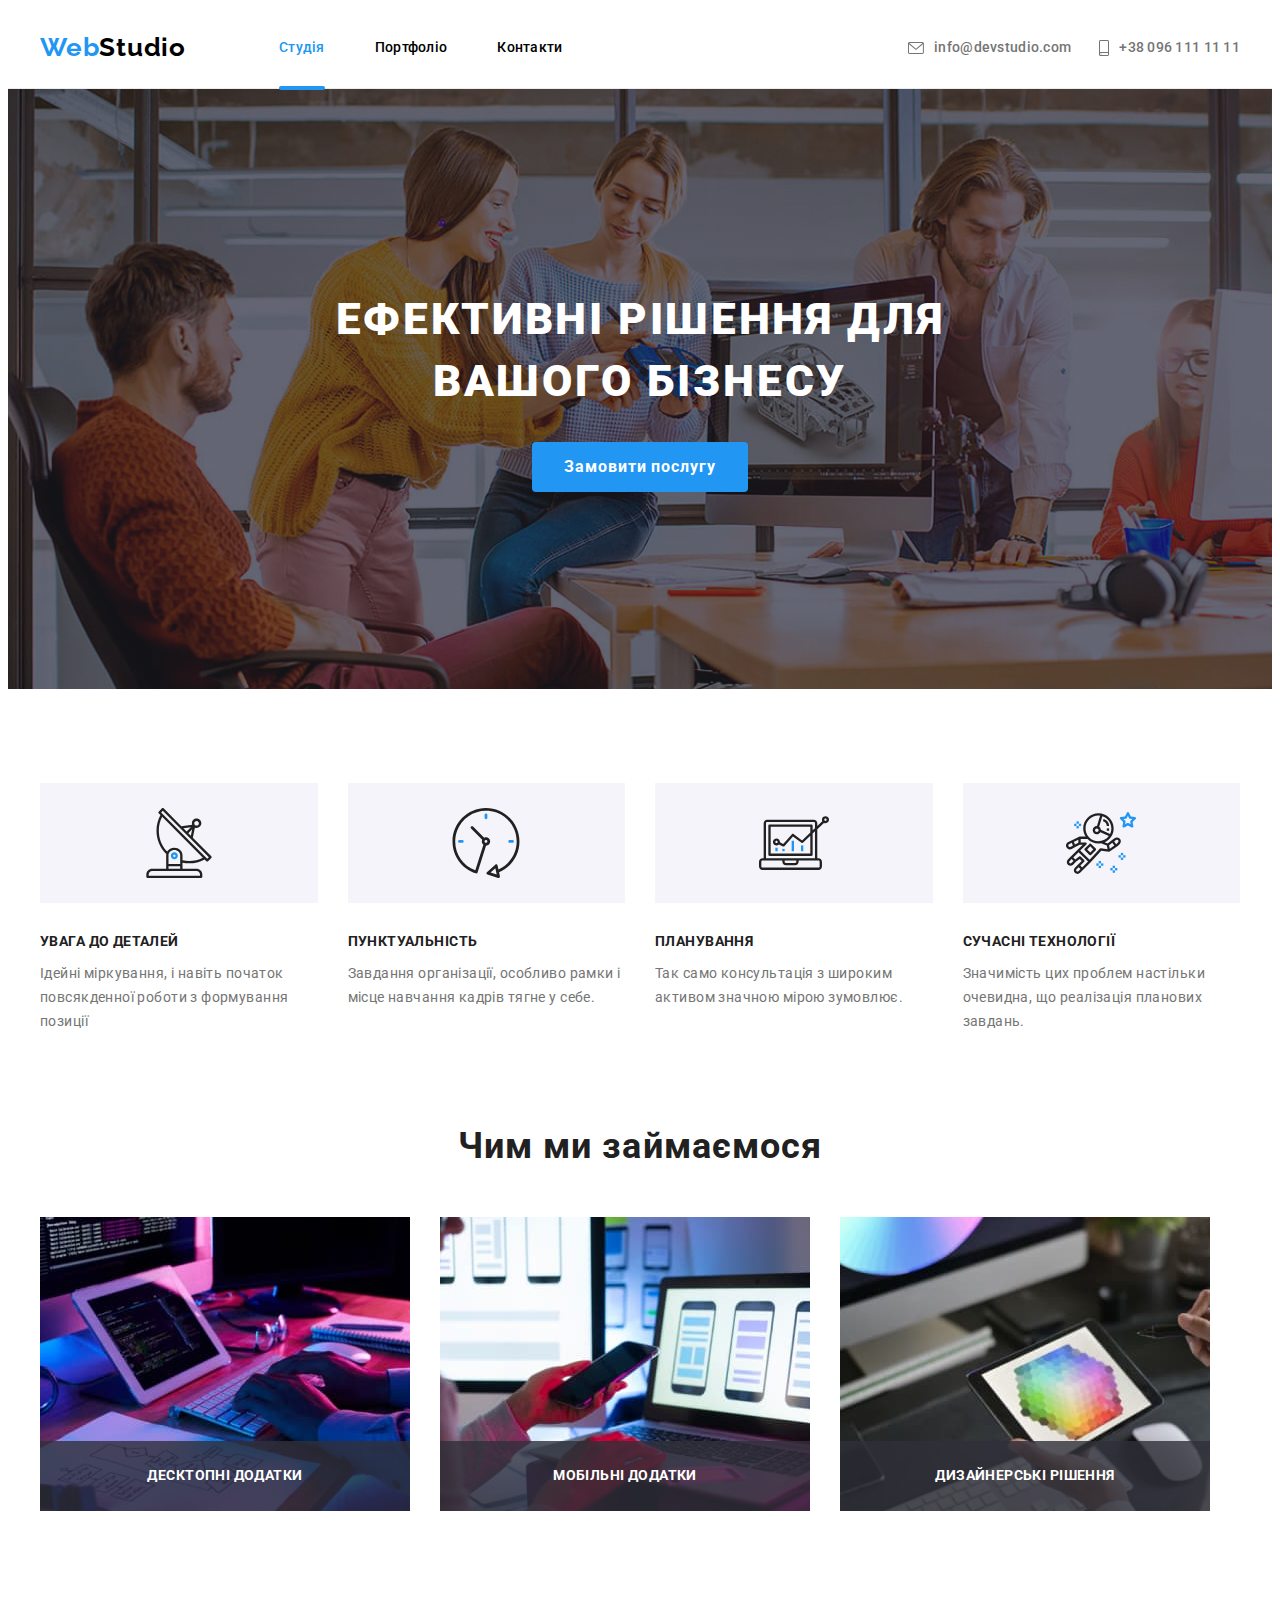
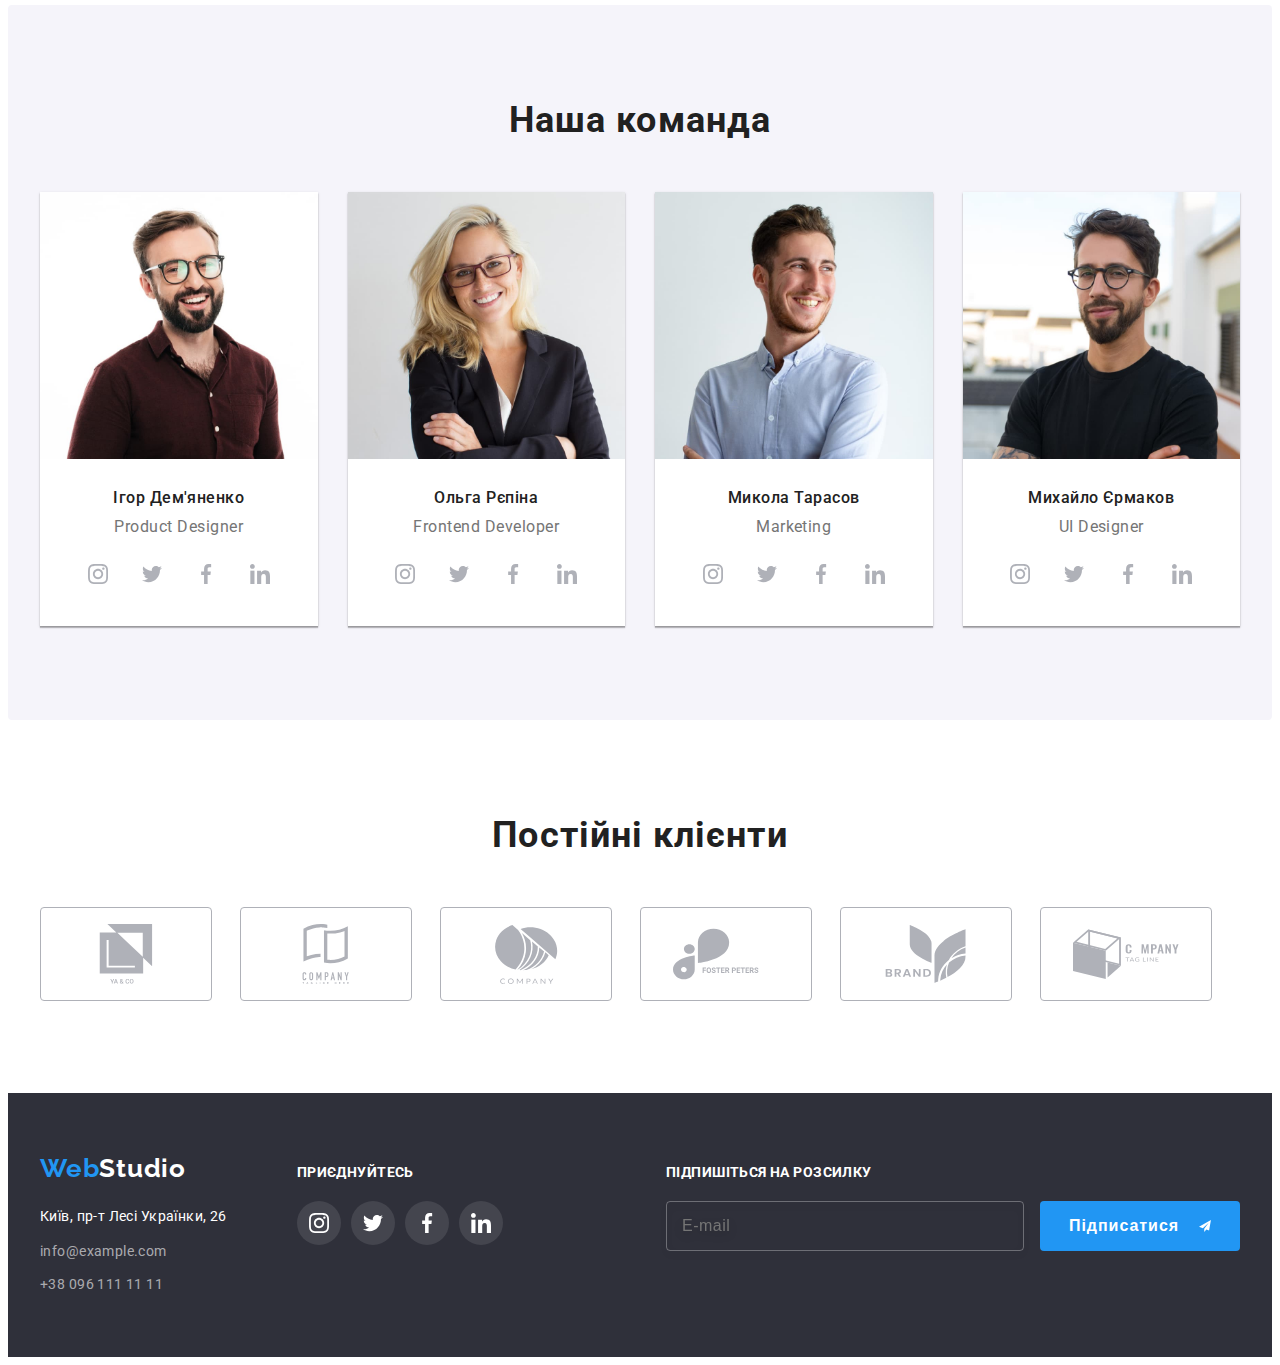
==== commit bec06685: "update" ====
--- a/index.html
+++ b/index.html
@@ -30,30 +30,28 @@
 
     <header class="header">
       <div class="container header__container">
-        <nav class="header__top">
+        <nav class="nav__group">
           <a class="logo" href="/index.html" lang="en"
             >Web<span class="logo__dark">Studio</span></a
           >
-          <ul class="header__list">
-            <li class="header__item">
-              <a
-                class="header__list-item header__list-item--current"
-                href="index.html"
+          <ul class="nav__list">
+            <li class="nav__item">
+              <a class="nav__link nav__link--current" href="index.html"
                 >Студія</a
               >
             </li>
-            <li class="header__item">
-              <a class="header__list-item" href="portfolio.html">Портфоліо</a>
-            </li>
-            <li class="header__item">
-              <a class="header__list-item" href="">Контакти</a>
+            <li class="nav__item">
+              <a class="nav__link" href="portfolio.html">Портфоліо</a>
+            </li>
+            <li class="nav__item">
+              <a class="nav__link" href="">Контакти</a>
             </li>
           </ul>
         </nav>
 
-        <ul class="header__group">
-          <li class="header__item">
-            <a class="header__link" href="mailto:info@devstudio.com"
+        <ul class="header-contact__list">
+          <li class="header-contact__item">
+            <a class="header-contact__link" href="mailto:info@devstudio.com"
               ><svg class="header__icon-envelope">
                 <use
                   width="16"
@@ -64,8 +62,8 @@
             >
           </li>
 
-          <li class="header__item">
-            <a class="header__link" href="tel:+380961111111"
+          <li class="header-contact__item">
+            <a class="header-contact__link" href="tel:+380961111111"
               ><svg class="header__icon-smartphone">
                 <use
                   width="10"
@@ -578,9 +576,10 @@
                       aria-label="Linkedin"
                     >
                       <svg class="social__icon">
-                        <use href="./images/symbol-defs.svg#linkedin"></use>
-                      </svg>
-                    </a>
+                        <use
+                          href="./images/symbol-defs.svg#linkedin"
+                        ></use></svg
+                    ></a>
                   </li>
                 </ul>
               </div>
@@ -592,7 +591,7 @@
       <!-- Постійні клієнти -->
       <section class="section client">
         <div class="container client__container">
-          <h3 class="section__title">Постійні клієнти</h3>
+          <h2 class="section__title">Постійні клієнти</h2>
           <ul class="client__list">
             <li class="client__item">
               <a
@@ -670,10 +669,10 @@
     <footer class="footer">
       <div class="container container__footer">
         <div class="contact__footer">
-          <a href="/index.html" class="logo2" href="/index.html" lang="en"
+          <a href="/index.html" class="logo-footer" href="/index.html" lang="en"
             >Web<span class="logo__white">Studio</span></a
           >
-          <address class="contact__footer">
+          <address class="footer__address">
             <p class="addres">Київ, пр-т Лесі Українки, 26</p>
 
             <ul class="footer__list">
@@ -693,7 +692,7 @@
 
         <div class="social-footer">
           <p class="footer__content">приєднуйтесь</p>
-          <ul class="social-footer__group">
+          <ul class="social-footer__list">
             <li class="social__item">
               <a
                 class="social__link"
@@ -742,8 +741,8 @@
         </div>
 
         <div class="subscription-footer">
-          <p class="content-footer__title">Підпишіться на розсилку</p>
-          <label class="subscription-footer">
+          <p class="subscription-footer__title">Підпишіться на розсилку</p>
+          <label class="subscription-footer__label">
             <input
               class="subscription-footer__mail"
               type="email"
--- a/css/main.min.css
+++ b/css/main.min.css
@@ -1 +1 @@
-.visually-hidden{position:absolute;width:1px;height:1px;margin:-1px;border:0;padding:0;white-space:nowrap;-webkit-clip-path:inset(100%);clip-path:inset(100%);clip:rect(0 0 0 0);overflow:hidden}.link{text-decoration:none;color:currentColor}.list{list-style:none;margin:0;padding:0}img{display:block;width:100%;height:auto}ul{list-style-type:none;margin:0;padding:0}body{font-family:"Roboto",sans-serif}li{text-decoration:none}.section{padding-top:94px;padding-bottom:94px}.container{width:1200px;padding-left:15px;padding-right:15px;margin-left:auto;margin-right:auto}.hero{display:block;padding-top:200px;padding-bottom:200px;gap:30px;width:696px;z-index:100}.hero-main{padding-top:200px;padding-bottom:200px;max-width:1600px;height:600px;margin-left:auto;margin-right:auto;background:#2f303a;background:-webkit-gradient(linear, left top, left bottom, from(rgba(47, 48, 58, 0.4)), to(rgba(47, 48, 58, 0.4))),url(../images/Fon.jpg);background:linear-gradient(rgba(47, 48, 58, 0.4), rgba(47, 48, 58, 0.4)),url(../images/Fon.jpg);background-size:cover;-webkit-box-sizing:border-box;box-sizing:border-box;text-align:center}.hero__title{width:696px;margin:auto;margin-bottom:30px;color:#fff;text-align:center;font-weight:900;font-size:44px;line-height:1.4;letter-spacing:.06em;text-transform:uppercase}.features__container{margin-left:auto}.features-list:last-child{margin-right:0}.features__list{display:-webkit-box;display:-ms-flexbox;display:flex;margin-right:30px;-ms-flex-wrap:nowrap;flex-wrap:nowrap;padding-left:0}.features__item:last-child{margin-right:0}.features__item{width:270px;margin-right:30px}.group__features{display:-webkit-box;display:-ms-flexbox;display:flex;-webkit-box-align:center;-ms-flex-align:center;align-items:center;margin-bottom:30px;height:120px;background-color:#f5f4fa;-webkit-box-pack:center;-ms-flex-pack:center;justify-content:center}.group__features-icon{width:70px;height:70px}h3{margin:0;margin-bottom:12px}.features__title{font-weight:700;font-size:14px;line-height:1.2;letter-spacing:.03em;color:#212121}.text1{margin:0;font-size:14px;line-height:1.7;letter-spacing:.03em;color:#757575}.work{padding-top:0}.work__title{margin-top:0;margin-bottom:50px;font-weight:700;font-size:36px;line-height:1.1;letter-spacing:.03em;color:#212121;text-align:center}.work__list{display:-webkit-box;display:-ms-flexbox;display:flex;padding-left:0;background:#fff;border-radius:0px 0px 4px 4px}.work__item:last-child{margin-right:0}.work__item{margin-right:30px}.work-thumb{position:relative}.overlay-work{position:absolute;bottom:0;left:0;width:100%;height:70px;background:rgba(47,48,58,.8);color:#fff;display:-webkit-box;display:-ms-flexbox;display:flex;-webkit-box-align:center;-ms-flex-align:center;align-items:center;-webkit-box-pack:center;-ms-flex-pack:center;justify-content:center;font-weight:700;font-size:14px;line-height:1.14;letter-spacing:.03em;text-transform:uppercase}.overlay-work__text{margin:0}.team{background-color:#f5f4fa;border-radius:4px}.team__list{display:-webkit-box;display:-ms-flexbox;display:flex;padding-left:0;gap:30px}.team__item{display:block;padding:0;background:#fff;-webkit-box-shadow:0px 1px 3px rgba(0,0,0,.12),0px 1px 1px rgba(0,0,0,.14),0px 2px 1px rgba(0,0,0,.2);box-shadow:0px 1px 3px rgba(0,0,0,.12),0px 1px 1px rgba(0,0,0,.14),0px 2px 1px rgba(0,0,0,.2);border-radius:0px 0px 4px 4px}.team__title{margin-top:0;margin-bottom:50px;font-weight:700;font-size:36px;line-height:1.2;letter-spacing:.03em;color:#212121;text-align:center}.team__item,.team__img{background:url(4853.jpg);border-radius:0px}.team-subject{padding-top:30px;padding-bottom:30px}.team-subject__item{margin-bottom:10px;font-weight:500;font-size:16px;line-height:1.1;letter-spacing:.03em;color:#212121;text-align:center}.team__text{margin-top:0;margin-bottom:16px;line-height:1.2;letter-spacing:.03em;color:#757575;text-align:center}.section__title{margin-top:0;margin-bottom:50px;font-weight:700;font-size:36px;line-height:1.2;letter-spacing:.03em;color:#212121;text-align:center}.client__list{display:-webkit-box;display:-ms-flexbox;display:flex;gap:30px;-webkit-transition-duration:250ms;transition-duration:250ms;-webkit-transition-timing-function:cubic-bezier(0.4, 0, 0.2, 1);transition-timing-function:cubic-bezier(0.4, 0, 0.2, 1)}.client__list:hover,.client__list:focus{outline:0;border-color:#2196f3;color:#2196f3}.client__item{width:170px;height:92px}.client__link{display:-webkit-box;display:-ms-flexbox;display:flex;-webkit-box-align:center;-ms-flex-align:center;align-items:center;-webkit-box-pack:center;-ms-flex-pack:center;justify-content:center;border:1px solid #afb1b8;color:#afb1b8;border-radius:4px;width:100%;height:100%;-webkit-transition-property:border-color,color;transition-property:border-color,color;-webkit-transition-duration:250ms;transition-duration:250ms;-webkit-transition-timing-function:cubic-bezier(0.4, 0, 0.2, 1);transition-timing-function:cubic-bezier(0.4, 0, 0.2, 1)}.client__link:hover,.client__link:focus{outline:0;border-color:#2196f3;color:#2196f3}.client__icon{background-repeat:no-repeat;-ms-flex-line-pack:center;align-content:center;width:106px;height:60px;fill:currentColor}.project{display:-webkit-box;display:-ms-flexbox;display:flex;-ms-flex-wrap:wrap;flex-wrap:wrap;gap:30px}.project-thumb{position:relative;overflow:hidden}.overlay{position:absolute;top:0;left:0;width:100%;height:100%;padding:63px 24px;background:rgba(33,150,243,.9);display:-webkit-box;display:-ms-flexbox;display:flex;-webkit-box-align:center;-ms-flex-align:center;align-items:center;-webkit-box-pack:center;-ms-flex-pack:center;justify-content:center;-webkit-transform:translateY(100%);transform:translateY(100%);-webkit-transition-duration:250ms;transition-duration:250ms;-webkit-transition-timing-function:cubic-bezier(0.4, 0, 0.2, 1);transition-timing-function:cubic-bezier(0.4, 0, 0.2, 1)}.overlay-text{font-weight:400;font-size:18px;line-height:1.5;letter-spacing:.03em;color:#fff}.project__list{width:370px}.project__list:hover .overlay{-webkit-transform:translateY(0);transform:translateY(0)}.project__img{display:block;text-decoration:none;-webkit-transition-property:-webkit-box-shadow;transition-property:-webkit-box-shadow;transition-property:box-shadow;transition-property:box-shadow, -webkit-box-shadow;-webkit-transition-duration:250ms;transition-duration:250ms;-webkit-transition-timing-function:cubic-bezier(0.4, 0, 0.2, 1);transition-timing-function:cubic-bezier(0.4, 0, 0.2, 1)}.project__img:focus .overlay{-webkit-transform:translateY(0);transform:translateY(0);border:1px solid #eee;-webkit-box-shadow:0px 1px 1px rgba(0,0,0,.12),0px 4px 4px rgba(0,0,0,.06),1px 4px 6px rgba(0,0,0,.16);box-shadow:0px 1px 1px rgba(0,0,0,.12),0px 4px 4px rgba(0,0,0,.06),1px 4px 6px rgba(0,0,0,.16)}.project__img:hover,.project__img:focus{border:1px solid #eee;-webkit-box-shadow:0px 1px 1px rgba(0,0,0,.12),0px 4px 4px rgba(0,0,0,.06),1px 4px 6px rgba(0,0,0,.16);box-shadow:0px 1px 1px rgba(0,0,0,.12),0px 4px 4px rgba(0,0,0,.06),1px 4px 6px rgba(0,0,0,.16)}.project-title{padding-top:20px;padding-right:24px;padding-left:24px;padding-bottom:20px;border:1px solid #eee;border-top:0}.project-title__item{margin:0;margin-bottom:4px;padding:0;font-weight:700;font-size:18px;line-height:2;letter-spacing:.06em;color:#212121}.text{padding:0;margin:0;font-size:16px;line-height:1.9;letter-spacing:.03em;color:#757575}.logo{display:block;padding-top:24px;padding-bottom:25px;margin-right:93px;font-family:"Raleway",sans-serif;text-decoration:none;font-weight:700;font-size:26px;line-height:1.2;color:#2196f3;letter-spacing:.03em}.logo__dark{color:#000}.logo2{display:block;font-family:"Raleway";font-style:normal;font-weight:700;font-size:26px;line-height:1.19px;letter-spacing:.03em;color:#2196f3;text-decoration:none;margin-bottom:20px}.logo__white{font-weight:700;font-size:26px;line-height:1.2;letter-spacing:.03em;color:#fff}.header{border-bottom:1px solid #ececec;text-align:center}.header__container,.header__top,.header__list{display:-webkit-box;display:-ms-flexbox;display:flex;-webkit-box-align:center;-ms-flex-align:center;align-items:center}.header__list{gap:50px;margin:0;margin-right:auto}.header__group{display:-webkit-box;display:-ms-flexbox;display:flex;gap:28px;padding-left:0;margin-left:auto;-webkit-box-pack:end;-ms-flex-pack:end;justify-content:flex-end;color:#757575}.header__list-item{display:block;padding-top:32px;padding-bottom:32px;margin-left:auto;font-weight:500;font-size:14px;line-height:1.14;color:#000;letter-spacing:.02em;text-decoration:none;-webkit-transition-property:color;transition-property:color;-webkit-transition-duration:250ms;transition-duration:250ms;-webkit-transition-timing-function:cubic-bezier(0.4, 0, 0.2, 1);transition-timing-function:cubic-bezier(0.4, 0, 0.2, 1);position:relative}.header__list-item:hover,.header__list-item:focus{color:#2196f3}.header__list-item--current::after{content:"";position:absolute;left:0;bottom:-2%;display:block;width:100%;height:4px;border-radius:2px;background-color:#2196f3}.header__list-item--current{color:#2196f3}.header__link:last-child{margin-right:0}.header__link{display:-webkit-box;display:-ms-flexbox;display:flex;-ms-flex-line-pack:center;align-content:center;gap:10px;padding-top:32px;padding-bottom:32px;-webkit-box-align:center;-ms-flex-align:center;align-items:center;-webkit-box-pack:center;-ms-flex-pack:center;justify-content:center;font-weight:500;font-size:14px;line-height:1.1;letter-spacing:.02em;color:#757575;text-decoration:none;-webkit-transition-property:color;transition-property:color;-webkit-transition-duration:250ms;transition-duration:250ms;-webkit-transition-timing-function:cubic-bezier(0.4, 0, 0.2, 1);transition-timing-function:cubic-bezier(0.4, 0, 0.2, 1);position:relative}.header__link:hover,.header__link:focus{color:#2196f3}.header__icon-envelope{width:16px;height:12px;fill:currentColor}.header__icon-smartphone{width:10px;height:16px;fill:currentColor}.backdrop{position:fixed;top:0;left:0;width:100%;height:100%;background:rgba(0,0,0,.2);z-index:1000;opacity:1;-webkit-transform:translateY(0%);transform:translateY(0%);visibility:visible;-webkit-transition:opacity 500ms linear,visibility 500ms linear,-webkit-transform 500ms linear;transition:opacity 500ms linear,visibility 500ms linear,-webkit-transform 500ms linear;transition:opacity 500ms linear,visibility 500ms linear,transform 500ms linear;transition:opacity 500ms linear,visibility 500ms linear,transform 500ms linear,-webkit-transform 500ms linear}.backdrop.is-hidden{visibility:0;opacity:none;pointer-events:hidden;-webkit-transform:translateY(-100%);transform:translateY(-100%)}.modal{position:absolute;top:50%;left:50%;-webkit-transform:translate(-50%, -50%);transform:translate(-50%, -50%);padding:40px;width:528px;height:581px;background-color:#fff;border-radius:4px}.modal__btn{position:absolute;top:8px;right:8px;width:30px;height:30px;padding:0;display:-webkit-box;display:-ms-flexbox;display:flex;-webkit-box-align:center;-ms-flex-align:center;align-items:center;-webkit-box-pack:center;-ms-flex-pack:center;justify-content:center;background:#fff;border:1px solid rgba(0,0,0,.1);border-radius:50%;cursor:pointer;-webkit-transition:color 250ms cubic-bezier(0.4, 0, 0.2, 1),background-color 250ms cubic-bezier(0.4, 0, 0.2, 1);transition:color 250ms cubic-bezier(0.4, 0, 0.2, 1),background-color 250ms cubic-bezier(0.4, 0, 0.2, 1)}.modal__icon{fill:currentColor}.modal__icon:hover,.modal__icon:focus{fill:#2196f3}.content-register__title{display:block;text-align:center;margin-bottom:12px;font-weight:700;font-size:20px;line-height:1.15;letter-spacing:.03em;color:#212121}.register-form-group{margin-bottom:20px;width:448px;height:342px}.register-form-group__field{position:relative;display:block;text-align:start}.register-form-group__field:not(:last-child){margin-bottom:10px}.register-form-group__label{display:block;font-size:12px;line-height:1.16;letter-spacing:.01em;margin-bottom:4px;color:#757575}.register-form-group__input{width:100%;height:40px;border:1px solid rgba(33,33,33,.2);border-radius:4px;padding-right:30px;padding-left:30px;outline:rgba(0,0,0,0);-webkit-transition-property:border fill;transition-property:border fill;-webkit-transition-duration:250ms;transition-duration:250ms;-webkit-transition-timing-function:cubic-bezier(0.4, 0, 0.2, 1);transition-timing-function:cubic-bezier(0.4, 0, 0.2, 1)}.register-form-group__input:hover,.register-form-group__input:focus{border-color:#2196f3}.register-form-group__icon{position:absolute;bottom:0;left:12px;-webkit-transform:translateY(-65%);transform:translateY(-65%);fill:currentColor;-webkit-transition-property:fill;transition-property:fill;-webkit-transition-duration:250ms;transition-duration:250ms;-webkit-transition-timing-function:cubic-bezier(0.4, 0, 0.2, 1);transition-timing-function:cubic-bezier(0.4, 0, 0.2, 1)}.register-form-group__input:focus+.register-form-group__icon,.register-form-group__input:hover+.register-form-group__icon{fill:#2196f3}.register-form-group__input::-webkit-input-placeholder{opacity:0}.register-form-group__input::-moz-placeholder{opacity:0}.register-form-group__input:-ms-input-placeholder{opacity:0}.register-form-group__input::-ms-input-placeholder{opacity:0}.register-form-group__input::placeholder{opacity:0}textarea{resize:none}.register-form-group__message{width:448px;height:120px;padding:12px 16px;border:1px solid rgba(33,33,33,.2);border-radius:4px;-webkit-transition:border-color;transition:border-color;outline:none;font-weight:400;font-size:12px;line-height:1.16;letter-spacing:.01em;color:rgba(117,117,117,.5)}.register-form-group__message:focus,.register-form-group__message:hover{border-color:#2196f3;color:#000;-webkit-transition-duration:250ms;transition-duration:250ms;-webkit-transition-timing-function:cubic-bezier(0.4, 0, 0.2, 1);transition-timing-function:cubic-bezier(0.4, 0, 0.2, 1)}.register-form-group__agrement{display:-webkit-box;display:-ms-flexbox;display:flex;-webkit-box-align:center;-ms-flex-align:center;align-items:center;-webkit-box-pack:center;-ms-flex-pack:center;justify-content:center;margin-bottom:30px;gap:8px}.icon-unchecked{opacity:1;-webkit-transition-duration:250ms;transition-duration:250ms;-webkit-transition-timing-function:cubic-bezier(0.4, 0, 0.2, 1);transition-timing-function:cubic-bezier(0.4, 0, 0.2, 1)}.register-form-group__checkbox:checked+.register-form-group__icons .icon-unchecked{opacity:0}.icon-checked{opacity:0;fill:#2196f3;-webkit-transition-duration:250ms;transition-duration:250ms;-webkit-transition-timing-function:cubic-bezier(0.4, 0, 0.2, 1);transition-timing-function:cubic-bezier(0.4, 0, 0.2, 1)}.register-form-group__checkbox:checked+.register-form-group__icons .icon-checked{opacity:1}.register-form__btn{display:block;margin:0 auto;padding:10px 52px;background-color:#2196f3;border:0;border-radius:4px;color:#fff;font-weight:700;font-size:16px;line-height:1.18;letter-spacing:.06em}.register-form__desc{font-weight:400;font-size:14px;line-height:1.7;letter-spacing:.03em;color:#757575;-webkit-user-select:none;-moz-user-select:none;-ms-user-select:none;user-select:none}.register-form__link{color:#2196f3}.button{width:216px;min-height:50px;margin:0px;padding:0px;border:none;cursor:pointer;background-color:#2196f3;color:#fff;font-weight:700;font-family:inherit;border-radius:4px;text-align:center;-webkit-transition-duration:250ms;transition-duration:250ms;-webkit-transition-timing-function:cubic-bezier(0.4, 0, 0.2, 1);transition-timing-function:cubic-bezier(0.4, 0, 0.2, 1)}.button:hover{background-color:#188ce8}.button,.text-button{color:#fff;font-size:16px;line-height:1.8;letter-spacing:.06em}.subscription-footer__button{display:-webkit-inline-box;display:-ms-inline-flexbox;display:inline-flex;-webkit-box-align:center;-ms-flex-align:center;align-items:center;text-align:center;width:200px;height:50px;margin:0;padding:10px 29px;gap:10px;color:#fff;background-color:#2196f3;border-radius:4px;border:0;font-weight:700;font-size:16px;line-height:1.9;letter-spacing:.06em;cursor:pointer}.subscription-icon{fill:#fff;margin-left:10px}.social{display:-webkit-box;display:-ms-flexbox;display:flex;gap:10px;-webkit-box-pack:center;-ms-flex-pack:center;justify-content:center}.social__link-team{display:-webkit-box;display:-ms-flexbox;display:flex;-webkit-box-align:center;-ms-flex-align:center;align-items:center;-webkit-box-pack:center;-ms-flex-pack:center;justify-content:center;color:#afb1b8;width:100%;height:100%;border-radius:50%;-webkit-transition-property:color,background-color;transition-property:color,background-color;-webkit-transition-duration:250ms;transition-duration:250ms;-webkit-transition-timing-function:cubic-bezier(0.4, 0, 0.2, 1);transition-timing-function:cubic-bezier(0.4, 0, 0.2, 1)}.social__link-team:hover,.social__link-team:focus{outline:0;color:#fff;background-color:#2196f3}.social__icon{width:20px;height:20px;fill:currentColor}.social{display:-webkit-box;display:-ms-flexbox;display:flex;gap:10px}.social-footer{margin-right:auto}.social-footer__group{display:-webkit-box;display:-ms-flexbox;display:flex;gap:10px}.social__item{width:44px;height:44px;border-radius:50%}.social__link{display:-webkit-box;display:-ms-flexbox;display:flex;color:#fff;-webkit-box-align:center;-ms-flex-align:center;align-items:center;-webkit-box-pack:center;-ms-flex-pack:center;justify-content:center;width:100%;height:100%;border-radius:50%;background-color:rgba(255,255,255,.1);-webkit-transition-property:background-color;transition-property:background-color;-webkit-transition-duration:250ms;transition-duration:250ms;-webkit-transition-timing-function:cubic-bezier(0.4, 0, 0.2, 1);transition-timing-function:cubic-bezier(0.4, 0, 0.2, 1)}.social__link:hover,.social__link:focus{color:#fff;background-color:#2196f3;outline:0}.social__icon{fill:currentColor}.footer{padding-top:60px;padding-bottom:60px;background-color:#2f303a}.contact-footer{display:inline}.addres{margin-top:0;margin-bottom:12px;font-style:normal;font-size:14px;line-height:1.7;letter-spacing:.03em;color:#fff}.footer__list .social-link-footer{display:-webkit-box;display:-ms-flexbox;display:flex;margin:0;padding:0}.footer__item:not(:last-child){margin-bottom:9px}.footer__link{font-style:normal;font-size:14px;line-height:1.7;letter-spacing:.03em;color:rgba(255,255,255,.6);text-decoration:none;-webkit-transition-property:color;transition-property:color;-webkit-transition-duration:250ms;transition-duration:250ms;-webkit-transition-timing-function:cubic-bezier(0.4, 0, 0.2, 1);transition-timing-function:cubic-bezier(0.4, 0, 0.2, 1)}.footer__link:hover{color:#2196f3}.footer__link:focus{color:#fff}.container__footer{display:-webkit-box;display:-ms-flexbox;display:flex;-webkit-box-align:baseline;-ms-flex-align:baseline;align-items:baseline}.contact__footer{margin-right:70px}.footer__content{margin:0;margin-bottom:20px;font-weight:700;font-size:14px;line-height:1.14;letter-spacing:.03em;text-transform:uppercase;color:#fff}.subscription-footer{display:inline-block}.content-footer__title{margin:0;margin-bottom:20px;font-weight:700;font-size:14px;line-height:1.14;letter-spacing:.03em;text-transform:uppercase;color:#fff}.subscription-footer__mail{width:358px;height:50px;padding:15px;background-color:inherit;border:1px solid rgba(255,255,255,.3);-webkit-filter:drop-shadow(0px 4px 4px rgba(0, 0, 0, 0.15));filter:drop-shadow(0px 4px 4px rgba(0, 0, 0, 0.15));border-radius:4px;-webkit-box-sizing:border-box;box-sizing:border-box;cursor:pointer;-webkit-transition-property:border;transition-property:border;-webkit-transition-duration:250ms;transition-duration:250ms;-webkit-transition-timing-function:cubic-bezier(0.4, 0, 0.2, 1);transition-timing-function:cubic-bezier(0.4, 0, 0.2, 1);font-weight:400;font-size:16px;line-height:1.25;letter-spacing:.03em;color:rgba(255,255,255,.6)}.group{padding:0}.section-container{display:-webkit-box;display:-ms-flexbox;display:flex;width:575px;-webkit-box-pack:center;-ms-flex-pack:center;justify-content:center}.main__button{display:-webkit-box;display:-ms-flexbox;display:flex;gap:8px;-webkit-box-pack:center;-ms-flex-pack:center;justify-content:center;margin-bottom:50px}.button__item{padding:6px 22px;border-radius:4px;font-family:inherit;font-weight:500;font-size:16px;line-height:1.6;letter-spacing:.03em;color:#212121;cursor:pointer;border:none;-webkit-transition-property:background-color,color,-webkit-box-shadow;transition-property:background-color,color,-webkit-box-shadow;transition-property:background-color,color,box-shadow;transition-property:background-color,color,box-shadow,-webkit-box-shadow;-webkit-transition-duration:250ms;transition-duration:250ms;-webkit-transition-timing-function:cubic-bezier(0.4, 0, 0.2, 1);transition-timing-function:cubic-bezier(0.4, 0, 0.2, 1)}.button__item:focus,.button__item:hover,.button__item:active{outline:0;background-color:#2196f3;color:#fff;-webkit-box-shadow:0px 3px 1px rgba(0,0,0,.1),0px 1px 2px rgba(0,0,0,.08),0px 2px 2px rgba(0,0,0,.12);box-shadow:0px 3px 1px rgba(0,0,0,.1),0px 1px 2px rgba(0,0,0,.08),0px 2px 2px rgba(0,0,0,.12)}/*# sourceMappingURL=main.min.css.map */+.visually-hidden{position:absolute;width:1px;height:1px;margin:-1px;border:0;padding:0;white-space:nowrap;-webkit-clip-path:inset(100%);clip-path:inset(100%);clip:rect(0 0 0 0);overflow:hidden}.link{text-decoration:none;color:currentColor}.list{list-style:none;margin:0;padding:0}img{display:block;width:100%;height:auto}ul{list-style-type:none;margin:0;padding:0}body{font-family:"Roboto",sans-serif}li{text-decoration:none}.section{padding-top:94px;padding-bottom:94px}.container{width:1200px;padding-left:15px;padding-right:15px;margin-left:auto;margin-right:auto}.hero{display:block;padding-top:200px;padding-bottom:200px;gap:30px;width:696px;z-index:100}.hero-main{padding-top:200px;padding-bottom:200px;max-width:1600px;height:600px;margin-left:auto;margin-right:auto;background:#2f303a;background:-webkit-gradient(linear, left top, left bottom, from(rgba(47, 48, 58, 0.4)), to(rgba(47, 48, 58, 0.4))),url(../images/Fon.jpg);background:linear-gradient(rgba(47, 48, 58, 0.4), rgba(47, 48, 58, 0.4)),url(../images/Fon.jpg);background-size:cover;-webkit-box-sizing:border-box;box-sizing:border-box;text-align:center}.hero__title{width:696px;margin:auto;margin-bottom:30px;color:#fff;text-align:center;font-weight:900;font-size:44px;line-height:1.4;letter-spacing:.06em;text-transform:uppercase}.features__container{margin-left:auto}.features-list:last-child{margin-right:0}.features__list{display:-webkit-box;display:-ms-flexbox;display:flex;gap:30px;-ms-flex-wrap:nowrap;flex-wrap:nowrap;padding-left:0}.features__item:last-child{margin-right:0}.features__item{-ms-flex-preferred-size:97%;flex-basis:97%}.group__features{display:-webkit-box;display:-ms-flexbox;display:flex;-webkit-box-align:center;-ms-flex-align:center;align-items:center;margin-bottom:30px;height:120px;background-color:#f5f4fa;-webkit-box-pack:center;-ms-flex-pack:center;justify-content:center}.group__features-icon{width:70px;height:70px}h3{margin:0;margin-bottom:12px}.features__title{font-weight:700;font-size:14px;line-height:1.2;letter-spacing:.03em;color:#212121}.text1{margin:0;font-size:14px;line-height:1.7;letter-spacing:.03em;color:#757575}.work{padding-top:0}.work__title{margin-top:0;margin-bottom:50px;font-weight:700;font-size:36px;line-height:1.1;letter-spacing:.03em;color:#212121;text-align:center}.work__list{display:-webkit-box;display:-ms-flexbox;display:flex;padding-left:0;background:#fff;border-radius:0px 0px 4px 4px}.work__item:last-child{margin-right:0}.work__item{margin-right:30px}.work-thumb{position:relative}.overlay-work{position:absolute;bottom:0;left:0;width:100%;height:70px;background:rgba(47,48,58,.8);color:#fff;display:-webkit-box;display:-ms-flexbox;display:flex;-webkit-box-align:center;-ms-flex-align:center;align-items:center;-webkit-box-pack:center;-ms-flex-pack:center;justify-content:center;font-weight:700;font-size:14px;line-height:1.14;letter-spacing:.03em;text-transform:uppercase}.overlay-work__text{margin:0}.team{background-color:#f5f4fa;border-radius:4px}.team__list{display:-webkit-box;display:-ms-flexbox;display:flex;padding-left:0;gap:30px}.team__item{display:block;padding:0;background-color:#fff;-webkit-box-shadow:0px 1px 3px rgba(0,0,0,.12),0px 1px 1px rgba(0,0,0,.14),0px 2px 1px rgba(0,0,0,.2);box-shadow:0px 1px 3px rgba(0,0,0,.12),0px 1px 1px rgba(0,0,0,.14),0px 2px 1px rgba(0,0,0,.2);border-radius:0px 0px 4px 4px}.team__title{margin-top:0;margin-bottom:50px;font-weight:700;font-size:36px;line-height:1.2;letter-spacing:.03em;color:#212121;text-align:center}.team__item,.team__img{border-radius:0px}.team-subject{padding-top:30px;padding-bottom:30px}.team-subject__item{margin-bottom:10px;font-weight:500;font-size:16px;line-height:1.1;letter-spacing:.03em;color:#212121;text-align:center}.team__text{margin-top:0;margin-bottom:16px;line-height:1.2;letter-spacing:.03em;color:#757575;text-align:center}.section__title{margin-top:0;margin-bottom:50px;font-weight:700;font-size:36px;line-height:1.2;letter-spacing:.03em;color:#212121;text-align:center}.client__list{display:-webkit-box;display:-ms-flexbox;display:flex;gap:30px;-webkit-transition-duration:250ms;transition-duration:250ms;-webkit-transition-timing-function:cubic-bezier(0.4, 0, 0.2, 1);transition-timing-function:cubic-bezier(0.4, 0, 0.2, 1)}.client__list:hover,.client__list:focus{outline:0;border-color:#2196f3;color:#2196f3}.client__item{width:170px;height:92px}.client__link{display:-webkit-box;display:-ms-flexbox;display:flex;-webkit-box-align:center;-ms-flex-align:center;align-items:center;-webkit-box-pack:center;-ms-flex-pack:center;justify-content:center;border:1px solid #afb1b8;color:#afb1b8;border-radius:4px;width:100%;height:100%;-webkit-transition-property:border-color,color;transition-property:border-color,color;-webkit-transition-duration:250ms;transition-duration:250ms;-webkit-transition-timing-function:cubic-bezier(0.4, 0, 0.2, 1);transition-timing-function:cubic-bezier(0.4, 0, 0.2, 1)}.client__link:hover,.client__link:focus{outline:0;border-color:#2196f3;color:#2196f3}.client__icon{background-repeat:no-repeat;-ms-flex-line-pack:center;align-content:center;width:106px;height:60px;fill:currentColor}.project__list{display:-webkit-box;display:-ms-flexbox;display:flex;-ms-flex-wrap:wrap;flex-wrap:wrap;gap:30px}.project-thumb{position:relative;overflow:hidden}.overlay{position:absolute;top:0;left:0;width:100%;height:100%;padding:63px 24px;background:rgba(33,150,243,.9);display:-webkit-box;display:-ms-flexbox;display:flex;-webkit-box-align:center;-ms-flex-align:center;align-items:center;-webkit-box-pack:center;-ms-flex-pack:center;justify-content:center;-webkit-transform:translateY(100%);transform:translateY(100%);-webkit-transition-duration:250ms;transition-duration:250ms;-webkit-transition-timing-function:cubic-bezier(0.4, 0, 0.2, 1);transition-timing-function:cubic-bezier(0.4, 0, 0.2, 1)}.overlay-text{font-weight:400;font-size:18px;line-height:1.5;letter-spacing:.03em;color:#fff}.project__item{width:370px}.project__item:hover .overlay{-webkit-transform:translateY(0);transform:translateY(0)}.project__link{display:block;text-decoration:none;-webkit-transition-property:-webkit-box-shadow;transition-property:-webkit-box-shadow;transition-property:box-shadow;transition-property:box-shadow, -webkit-box-shadow;-webkit-transition-duration:250ms;transition-duration:250ms;-webkit-transition-timing-function:cubic-bezier(0.4, 0, 0.2, 1);transition-timing-function:cubic-bezier(0.4, 0, 0.2, 1)}.project__link:focus .overlay{-webkit-transform:translateY(0);transform:translateY(0);border:1px solid #eee;-webkit-box-shadow:0px 1px 1px rgba(0,0,0,.12),0px 4px 4px rgba(0,0,0,.06),1px 4px 6px rgba(0,0,0,.16);box-shadow:0px 1px 1px rgba(0,0,0,.12),0px 4px 4px rgba(0,0,0,.06),1px 4px 6px rgba(0,0,0,.16)}.project__link:hover,.project__link:focus{border:1px solid #eee;-webkit-box-shadow:0px 1px 1px rgba(0,0,0,.12),0px 4px 4px rgba(0,0,0,.06),1px 4px 6px rgba(0,0,0,.16);box-shadow:0px 1px 1px rgba(0,0,0,.12),0px 4px 4px rgba(0,0,0,.06),1px 4px 6px rgba(0,0,0,.16)}.project__box{padding-top:20px;padding-right:24px;padding-left:24px;padding-bottom:20px;border:1px solid #eee;border-top:0}.project__subtitle{margin:0;margin-bottom:4px;padding:0;font-weight:700;font-size:18px;line-height:2;letter-spacing:.06em;color:#212121}.text{padding:0;margin:0;font-size:16px;line-height:1.9;letter-spacing:.03em;color:#757575}.logo{display:block;padding-top:24px;padding-bottom:25px;margin-right:93px;font-family:"Raleway",sans-serif;text-decoration:none;font-weight:700;font-size:26px;line-height:1.2;color:#2196f3;letter-spacing:.03em}.logo__dark{color:#000}.logo-footer{display:block;font-family:"Raleway";font-style:normal;font-weight:700;font-size:26px;line-height:1.19px;letter-spacing:.03em;color:#2196f3;text-decoration:none;margin-bottom:20px}.logo__white{font-weight:700;font-size:26px;line-height:1.2;letter-spacing:.03em;color:#fff}.header{border-bottom:1px solid #ececec;text-align:center}.header__container,.nav__group,.nav__list{display:-webkit-box;display:-ms-flexbox;display:flex;-webkit-box-align:center;-ms-flex-align:center;align-items:center}.nav__list{gap:50px;margin:0;margin-right:auto}.header-contact__list{display:-webkit-box;display:-ms-flexbox;display:flex;gap:28px;padding-left:0;margin-left:auto;-webkit-box-pack:end;-ms-flex-pack:end;justify-content:flex-end;color:#757575}.nav__link{display:block;padding-top:32px;padding-bottom:32px;margin-left:auto;font-weight:500;font-size:14px;line-height:1.14;color:#000;letter-spacing:.02em;text-decoration:none;-webkit-transition-property:color;transition-property:color;-webkit-transition-duration:250ms;transition-duration:250ms;-webkit-transition-timing-function:cubic-bezier(0.4, 0, 0.2, 1);transition-timing-function:cubic-bezier(0.4, 0, 0.2, 1);position:relative}.nav__link:hover,.nav__link:focus{color:#2196f3}.nav__link--current::after{content:"";position:absolute;left:0;bottom:-2%;display:block;width:100%;height:4px;border-radius:2px;background-color:#2196f3}.nav__link--current{color:#2196f3}.header-contact__link:last-child{margin-right:0}.header-contact__link{display:-webkit-box;display:-ms-flexbox;display:flex;-ms-flex-line-pack:center;align-content:center;gap:10px;padding-top:32px;padding-bottom:32px;-webkit-box-align:center;-ms-flex-align:center;align-items:center;-webkit-box-pack:center;-ms-flex-pack:center;justify-content:center;font-weight:500;font-size:14px;line-height:1.1;letter-spacing:.02em;color:#757575;text-decoration:none;-webkit-transition-property:color;transition-property:color;-webkit-transition-duration:250ms;transition-duration:250ms;-webkit-transition-timing-function:cubic-bezier(0.4, 0, 0.2, 1);transition-timing-function:cubic-bezier(0.4, 0, 0.2, 1);position:relative}.header-contact__link:hover,.header-contact__link:focus{color:#2196f3}.header__icon-envelope{width:16px;height:12px;fill:currentColor}.header__icon-smartphone{width:10px;height:16px;fill:currentColor}.backdrop{position:fixed;top:0;left:0;width:100%;height:100%;background:rgba(0,0,0,.2);z-index:1000;opacity:1;-webkit-transform:translateY(0%);transform:translateY(0%);visibility:visible;-webkit-transition:opacity 500ms linear,visibility 500ms linear,-webkit-transform 500ms linear;transition:opacity 500ms linear,visibility 500ms linear,-webkit-transform 500ms linear;transition:opacity 500ms linear,visibility 500ms linear,transform 500ms linear;transition:opacity 500ms linear,visibility 500ms linear,transform 500ms linear,-webkit-transform 500ms linear}.backdrop.is-hidden{visibility:hidden;opacity:0;pointer-events:none;-webkit-transform:translateY(-100%);transform:translateY(-100%)}.modal{position:absolute;top:50%;left:50%;-webkit-transform:translate(-50%, -50%);transform:translate(-50%, -50%);padding:40px;width:528px;height:581px;background-color:#fff;border-radius:4px}.modal__btn{position:absolute;top:8px;right:8px;width:30px;height:30px;padding:0;display:-webkit-box;display:-ms-flexbox;display:flex;-webkit-box-align:center;-ms-flex-align:center;align-items:center;-webkit-box-pack:center;-ms-flex-pack:center;justify-content:center;background:#fff;border:1px solid rgba(0,0,0,.1);border-radius:50%;cursor:pointer;-webkit-transition:color 250ms cubic-bezier(0.4, 0, 0.2, 1),background-color 250ms cubic-bezier(0.4, 0, 0.2, 1);transition:color 250ms cubic-bezier(0.4, 0, 0.2, 1),background-color 250ms cubic-bezier(0.4, 0, 0.2, 1)}.modal__icon{fill:currentColor}.modal__icon:hover,.modal__icon:focus{fill:#2196f3}.content-register__title{display:block;text-align:center;margin-bottom:12px;font-weight:700;font-size:20px;line-height:1.15;letter-spacing:.03em;color:#212121}.register-form-group{margin-bottom:20px;width:448px;height:342px}.register-form-group__field{position:relative;display:block;text-align:start}.register-form-group__field:not(:last-child){margin-bottom:10px}.register-form-group__label{display:block;font-size:12px;line-height:1.16;letter-spacing:.01em;margin-bottom:4px;color:#757575}.register-form-group__input{width:100%;height:40px;border:1px solid rgba(33,33,33,.2);border-radius:4px;padding-right:30px;padding-left:30px;outline:rgba(0,0,0,0);-webkit-transition-property:border fill;transition-property:border fill;-webkit-transition-duration:250ms;transition-duration:250ms;-webkit-transition-timing-function:cubic-bezier(0.4, 0, 0.2, 1);transition-timing-function:cubic-bezier(0.4, 0, 0.2, 1)}.register-form-group__input:hover,.register-form-group__input:focus{border-color:#2196f3}.register-form-group__icon{position:absolute;bottom:0;left:12px;-webkit-transform:translateY(-65%);transform:translateY(-65%);fill:currentColor;-webkit-transition-property:fill;transition-property:fill;-webkit-transition-duration:250ms;transition-duration:250ms;-webkit-transition-timing-function:cubic-bezier(0.4, 0, 0.2, 1);transition-timing-function:cubic-bezier(0.4, 0, 0.2, 1)}.register-form-group__input:focus+.register-form-group__icon,.register-form-group__input:hover+.register-form-group__icon{fill:#2196f3}.register-form-group__input::-webkit-input-placeholder{opacity:0}.register-form-group__input::-moz-placeholder{opacity:0}.register-form-group__input:-ms-input-placeholder{opacity:0}.register-form-group__input::-ms-input-placeholder{opacity:0}.register-form-group__input::placeholder{opacity:0}textarea{resize:none}.register-form-group__message{width:448px;height:120px;padding:12px 16px;border:1px solid rgba(33,33,33,.2);border-radius:4px;-webkit-transition:border-color;transition:border-color;outline:none;font-weight:400;font-size:12px;line-height:1.16;letter-spacing:.01em;color:rgba(117,117,117,.5)}.register-form-group__message:focus,.register-form-group__message:hover{border-color:#2196f3;color:#000;-webkit-transition-duration:250ms;transition-duration:250ms;-webkit-transition-timing-function:cubic-bezier(0.4, 0, 0.2, 1);transition-timing-function:cubic-bezier(0.4, 0, 0.2, 1)}.register-form-group__agrement{display:-webkit-box;display:-ms-flexbox;display:flex;-webkit-box-align:center;-ms-flex-align:center;align-items:center;-webkit-box-pack:center;-ms-flex-pack:center;justify-content:center;margin-bottom:30px;gap:8px}.icon-unchecked{opacity:1;-webkit-transition-duration:250ms;transition-duration:250ms;-webkit-transition-timing-function:cubic-bezier(0.4, 0, 0.2, 1);transition-timing-function:cubic-bezier(0.4, 0, 0.2, 1)}.register-form-group__checkbox:checked+.register-form-group__icons .icon-unchecked{opacity:0}.icon-checked{opacity:0;fill:#2196f3;-webkit-transition-duration:250ms;transition-duration:250ms;-webkit-transition-timing-function:cubic-bezier(0.4, 0, 0.2, 1);transition-timing-function:cubic-bezier(0.4, 0, 0.2, 1)}.register-form-group__checkbox:checked+.register-form-group__icons .icon-checked{opacity:1}.register-form__btn{display:block;margin:0 auto;padding:10px 52px;background-color:#2196f3;border:0;border-radius:4px;color:#fff;font-weight:700;font-size:16px;line-height:1.88;letter-spacing:.06em}.register-form__desc{font-weight:400;font-size:14px;line-height:1.7;letter-spacing:.03em;color:#757575;-webkit-user-select:none;-moz-user-select:none;-ms-user-select:none;user-select:none}.register-form__link{color:#2196f3}.button{width:216px;min-height:50px;margin:0px;padding:0px;border:none;cursor:pointer;background-color:#2196f3;color:#fff;font-weight:700;font-family:inherit;border-radius:4px;text-align:center;-webkit-transition-duration:250ms;transition-duration:250ms;-webkit-transition-timing-function:cubic-bezier(0.4, 0, 0.2, 1);transition-timing-function:cubic-bezier(0.4, 0, 0.2, 1)}.button:hover{background-color:#188ce8}.button,.text-button{color:#fff;font-size:16px;line-height:1.8;letter-spacing:.06em}.subscription-footer__button{display:-webkit-inline-box;display:-ms-inline-flexbox;display:inline-flex;-webkit-box-align:center;-ms-flex-align:center;align-items:center;text-align:center;width:200px;height:50px;margin:0;padding:10px 29px;gap:10px;color:#fff;background-color:#2196f3;border-radius:4px;border:0;font-weight:700;font-size:16px;line-height:1.9;letter-spacing:.06em;cursor:pointer}.subscription-icon{fill:#fff;margin-left:10px}.social{display:-webkit-box;display:-ms-flexbox;display:flex;gap:10px;-webkit-box-pack:center;-ms-flex-pack:center;justify-content:center}.social__link-team{display:-webkit-box;display:-ms-flexbox;display:flex;-webkit-box-align:center;-ms-flex-align:center;align-items:center;-webkit-box-pack:center;-ms-flex-pack:center;justify-content:center;color:#afb1b8;width:100%;height:100%;border-radius:50%;-webkit-transition-property:color,background-color;transition-property:color,background-color;-webkit-transition-duration:250ms;transition-duration:250ms;-webkit-transition-timing-function:cubic-bezier(0.4, 0, 0.2, 1);transition-timing-function:cubic-bezier(0.4, 0, 0.2, 1)}.social__link-team:hover,.social__link-team:focus{outline:0;color:#fff;background-color:#2196f3}.social__icon{width:20px;height:20px;fill:currentColor}.social{display:-webkit-box;display:-ms-flexbox;display:flex;gap:10px}.social-footer{margin-right:auto}.social-footer__list{display:-webkit-box;display:-ms-flexbox;display:flex;gap:10px}.social__item{width:44px;height:44px;border-radius:50%}.social__link{display:-webkit-box;display:-ms-flexbox;display:flex;color:#fff;-webkit-box-align:center;-ms-flex-align:center;align-items:center;-webkit-box-pack:center;-ms-flex-pack:center;justify-content:center;width:100%;height:100%;border-radius:50%;background-color:rgba(255,255,255,.1);-webkit-transition-property:background-color;transition-property:background-color;-webkit-transition-duration:250ms;transition-duration:250ms;-webkit-transition-timing-function:cubic-bezier(0.4, 0, 0.2, 1);transition-timing-function:cubic-bezier(0.4, 0, 0.2, 1)}.social__link:hover,.social__link:focus{color:#fff;background-color:#2196f3;outline:0}.social__icon{fill:currentColor}.footer{padding-top:60px;padding-bottom:60px;background-color:#2f303a}.contact-footer{display:inline}.addres{margin-top:0;margin-bottom:12px;font-style:normal;font-size:14px;line-height:1.7;letter-spacing:.03em;color:#fff}.footer__list .social-link-footer{display:-webkit-box;display:-ms-flexbox;display:flex;margin:0;padding:0}.footer__item:not(:last-child){margin-bottom:9px}.footer__link{font-style:normal;font-size:14px;line-height:1.7;letter-spacing:.03em;color:rgba(255,255,255,.6);text-decoration:none;-webkit-transition-property:color;transition-property:color;-webkit-transition-duration:250ms;transition-duration:250ms;-webkit-transition-timing-function:cubic-bezier(0.4, 0, 0.2, 1);transition-timing-function:cubic-bezier(0.4, 0, 0.2, 1)}.footer__link:hover{color:#2196f3}.footer__link:focus{color:#fff}.container__footer{display:-webkit-box;display:-ms-flexbox;display:flex;-webkit-box-align:baseline;-ms-flex-align:baseline;align-items:baseline}.contact__footer{margin-right:70px}.footer__content{margin:0;margin-bottom:20px;font-weight:700;font-size:14px;line-height:1.14;letter-spacing:.03em;text-transform:uppercase;color:#fff}.subscription-footer{display:inline-block}.subscription-footer__title{margin:0;margin-bottom:20px;font-weight:700;font-size:14px;line-height:1.14;letter-spacing:.03em;text-transform:uppercase;color:#fff}.subscription-footer__label{margin-right:12px}.subscription-footer__mail{width:358px;height:50px;padding:15px;background-color:inherit;border:1px solid rgba(255,255,255,.3);-webkit-filter:drop-shadow(0px 4px 4px rgba(0, 0, 0, 0.15));filter:drop-shadow(0px 4px 4px rgba(0, 0, 0, 0.15));border-radius:4px;-webkit-box-sizing:border-box;box-sizing:border-box;cursor:pointer;-webkit-transition-property:border;transition-property:border;-webkit-transition-duration:250ms;transition-duration:250ms;-webkit-transition-timing-function:cubic-bezier(0.4, 0, 0.2, 1);transition-timing-function:cubic-bezier(0.4, 0, 0.2, 1);font-weight:400;font-size:16px;line-height:1.25;letter-spacing:.03em;color:rgba(255,255,255,.6)}.group{padding:0}.section-container{display:-webkit-box;display:-ms-flexbox;display:flex;width:575px;-webkit-box-pack:center;-ms-flex-pack:center;justify-content:center}.filter-button__list{display:-webkit-box;display:-ms-flexbox;display:flex;gap:8px;-webkit-box-pack:center;-ms-flex-pack:center;justify-content:center;margin-bottom:50px}.filter__button{padding:6px 22px;border-radius:4px;font-family:inherit;font-weight:500;font-size:16px;line-height:1.6;letter-spacing:.03em;color:#212121;cursor:pointer;border:none;-webkit-transition-property:background-color,color,-webkit-box-shadow;transition-property:background-color,color,-webkit-box-shadow;transition-property:background-color,color,box-shadow;transition-property:background-color,color,box-shadow,-webkit-box-shadow;-webkit-transition-duration:250ms;transition-duration:250ms;-webkit-transition-timing-function:cubic-bezier(0.4, 0, 0.2, 1);transition-timing-function:cubic-bezier(0.4, 0, 0.2, 1)}.filter__button:focus,.filter__button:hover,.filter__button:active{outline:0;background-color:#2196f3;color:#fff;-webkit-box-shadow:0px 3px 1px rgba(0,0,0,.1),0px 1px 2px rgba(0,0,0,.08),0px 2px 2px rgba(0,0,0,.12);box-shadow:0px 3px 1px rgba(0,0,0,.1),0px 1px 2px rgba(0,0,0,.08),0px 2px 2px rgba(0,0,0,.12)}/*# sourceMappingURL=main.min.css.map */